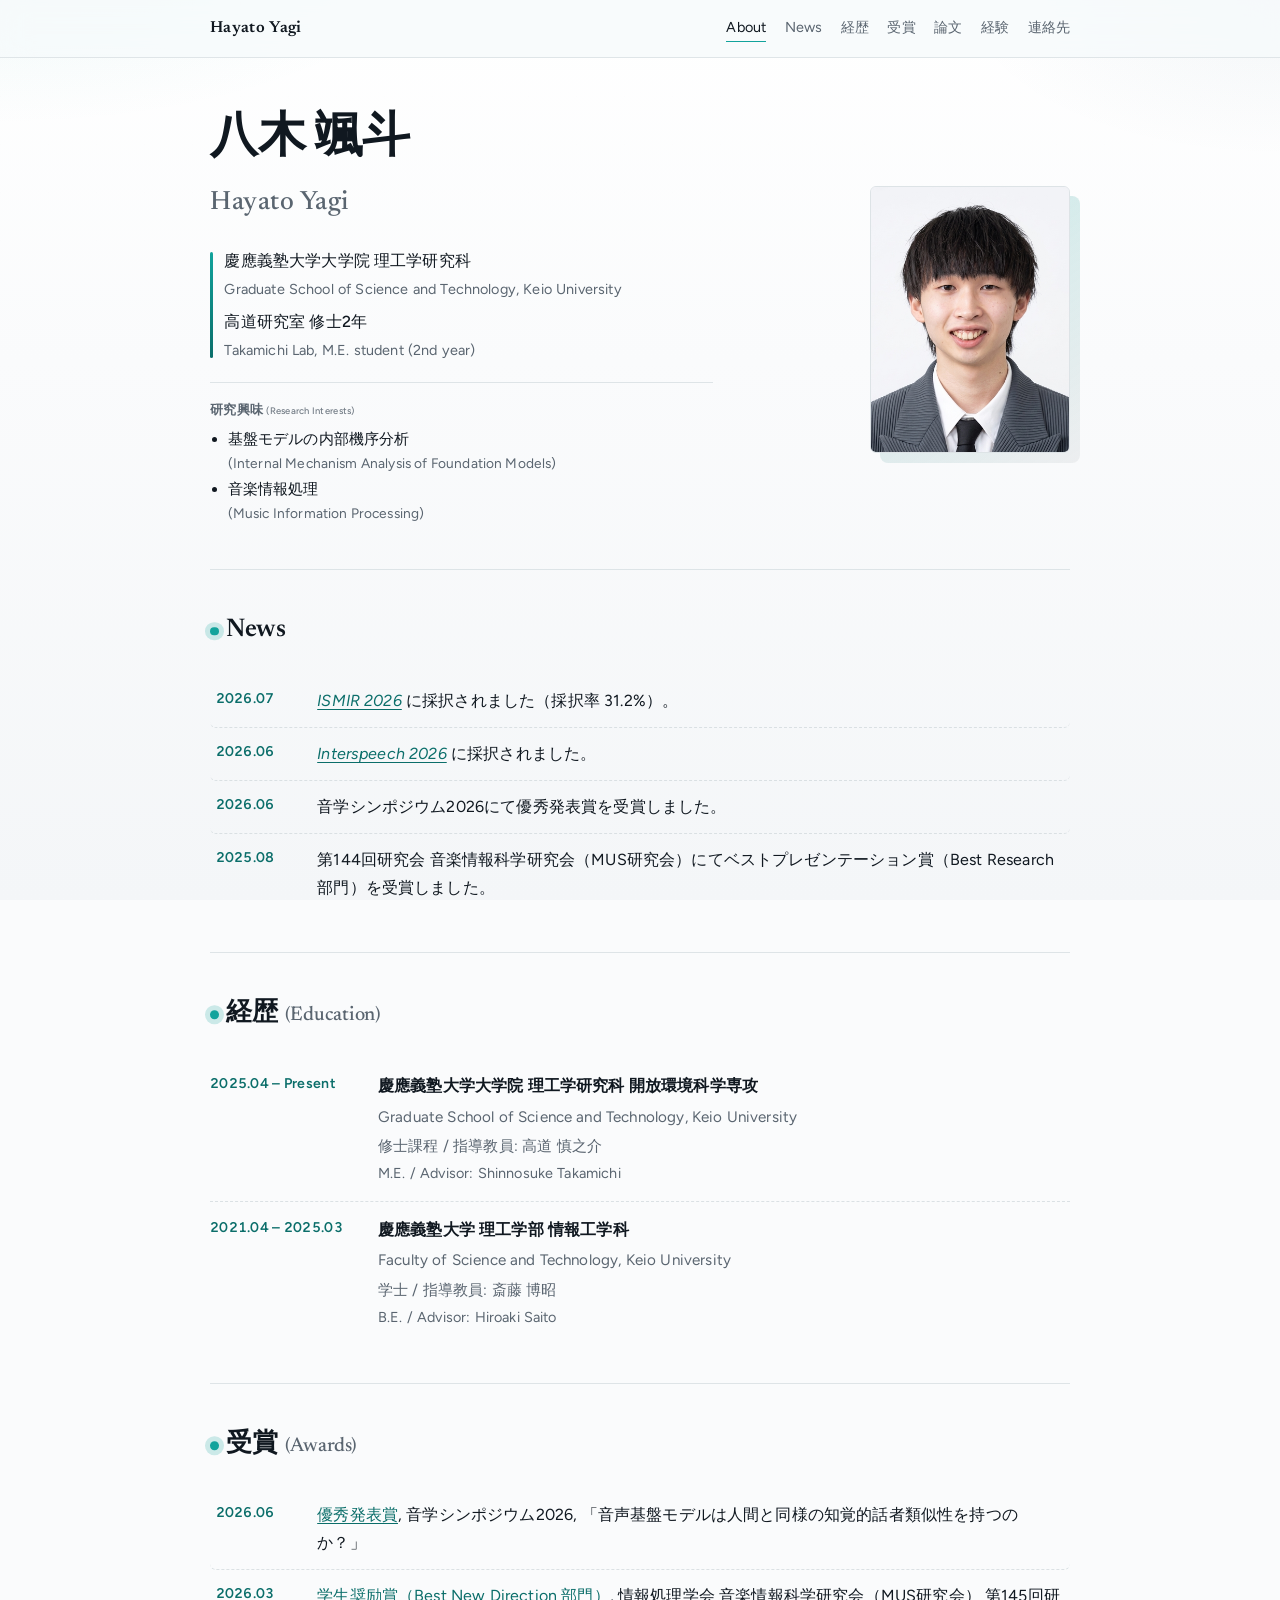
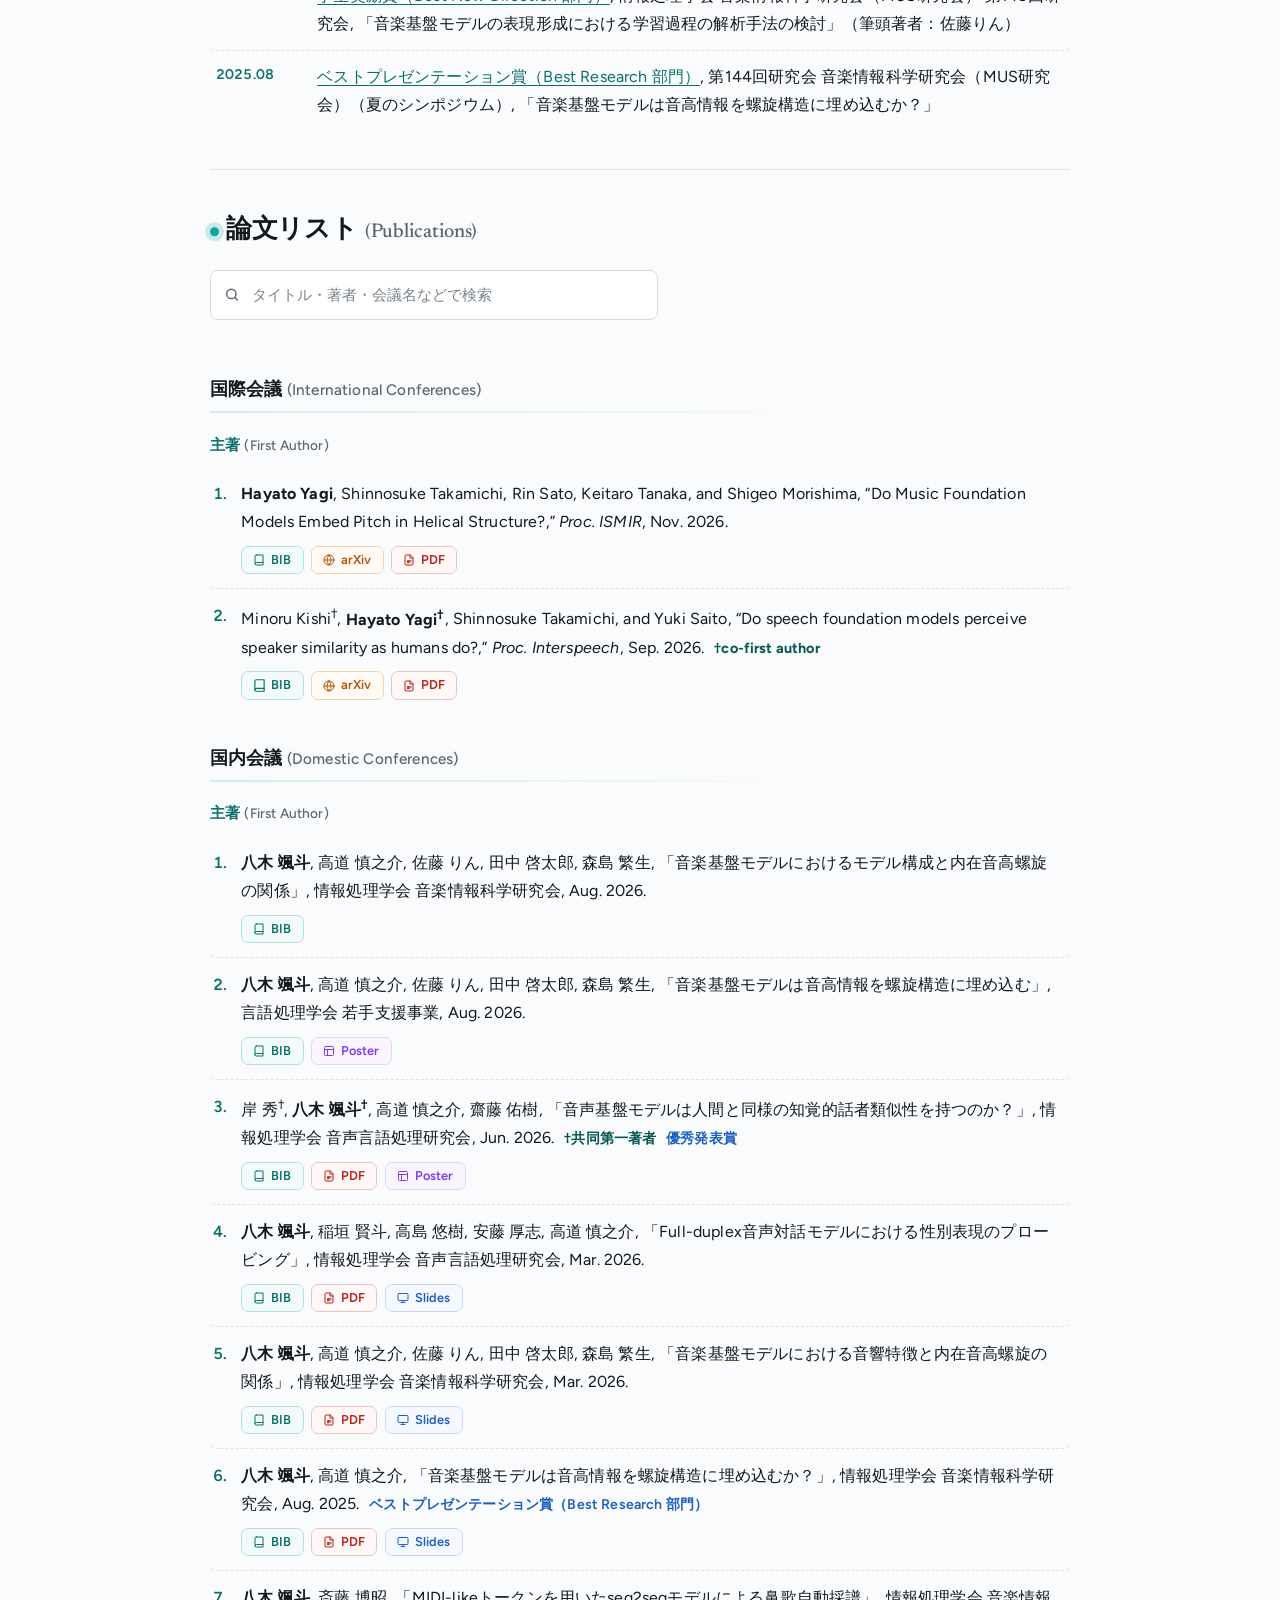
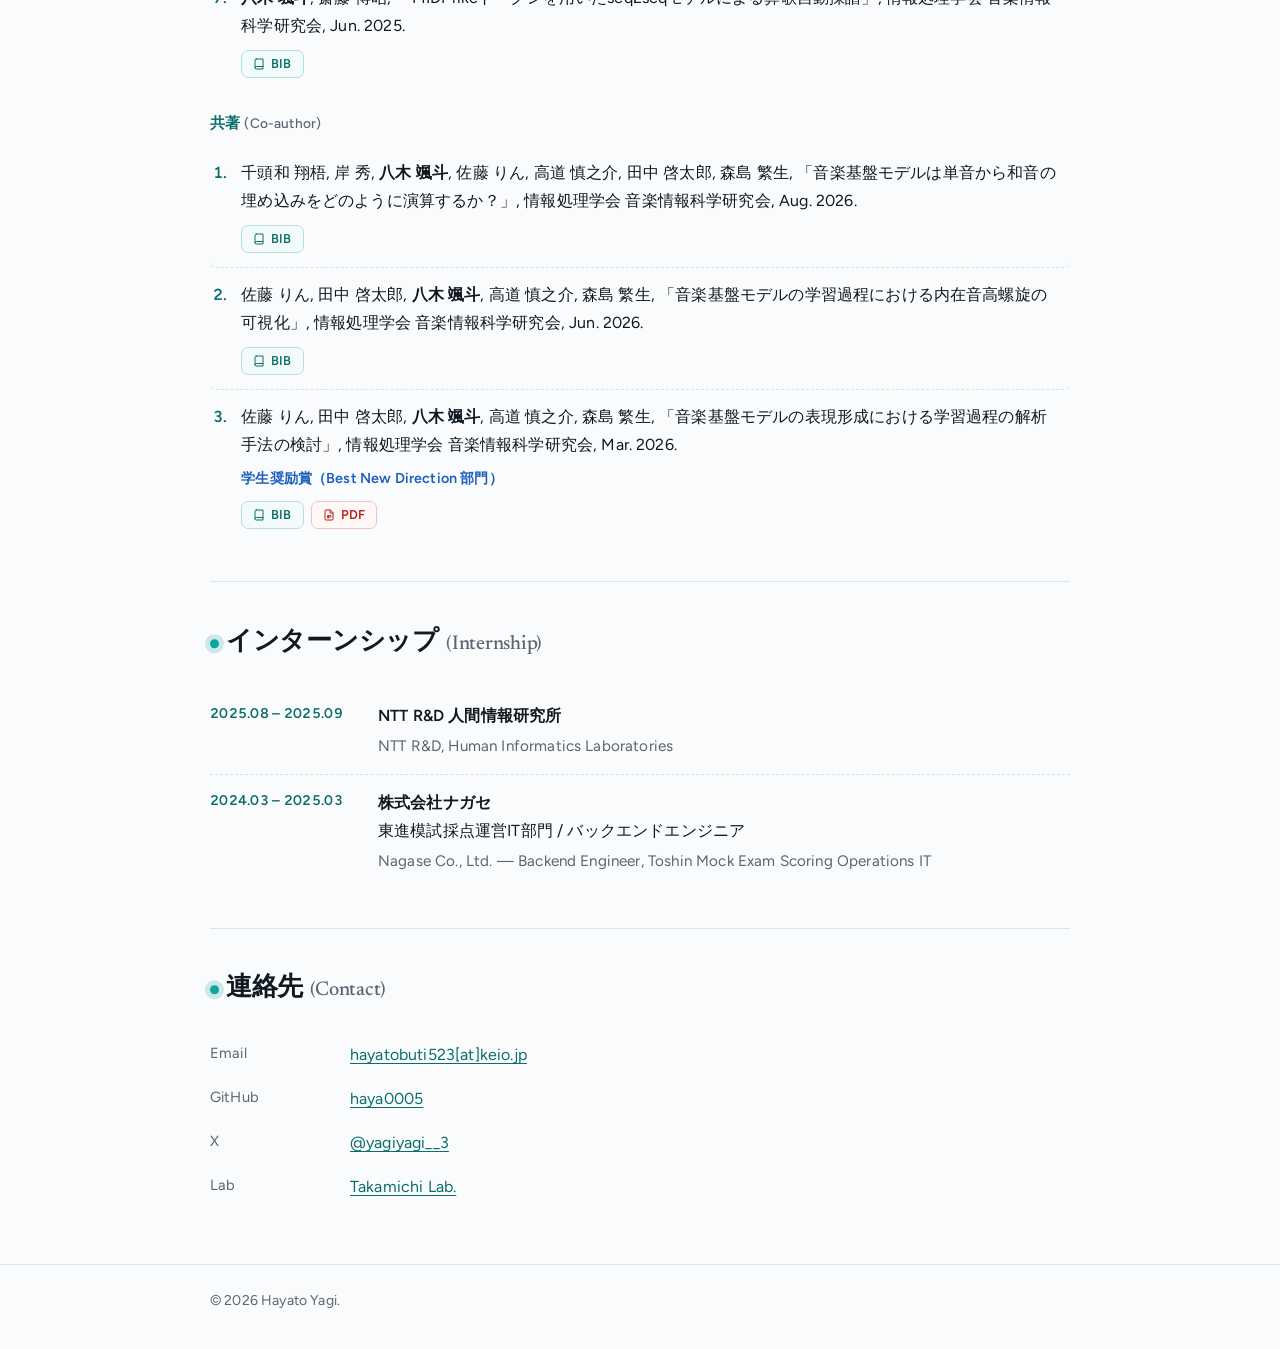
==== index.html @ c1729ed1 "Add YANS poster link. Co-authored-by: Cursor <cursoragent@cursor.com>" ====
<!DOCTYPE html>
<html lang="ja">
<head>
  <meta charset="UTF-8">
  <meta name="viewport" content="width=device-width, initial-scale=1.0">
  <title>八木 颯斗 | Hayato Yagi | 慶應義塾大学 高道研究室</title>
  <meta name="description" content="八木 颯斗（Hayato Yagi）。慶應義塾大学大学院 理工学研究科 高道研究室所属。">
  <meta name="author" content="八木 颯斗, Hayato Yagi">
  <meta name="robots" content="index, follow">
  <link rel="canonical" href="https://haya0005.github.io/">

  <meta property="og:type" content="profile">
  <meta property="og:locale" content="ja_JP">
  <meta property="og:site_name" content="Hayato Yagi">
  <meta property="og:url" content="https://haya0005.github.io/">
  <meta property="og:title" content="八木 颯斗 | Hayato Yagi | 慶應義塾大学 高道研究室">
  <meta property="og:description" content="八木 颯斗（Hayato Yagi）。慶應義塾大学大学院 高道研究室所属。">
  <meta property="og:image" content="https://haya0005.github.io/assets/yagi_1_1.jpg">
  <meta property="profile:first_name" content="颯斗">
  <meta property="profile:last_name" content="八木">

  <meta name="twitter:card" content="summary">
  <meta name="twitter:title" content="八木 颯斗 | Hayato Yagi">
  <meta name="twitter:description" content="八木 颯斗（Hayato Yagi）。慶應義塾大学大学院 高道研究室所属。">
  <meta name="twitter:image" content="https://haya0005.github.io/assets/yagi_1_1.jpg">
  <meta name="twitter:site" content="@yagiyagi__3">

  <link rel="icon" href="assets/favicon.svg" type="image/svg+xml">
  <link rel="icon" href="assets/favicon-32.png" type="image/png" sizes="32x32">
  <link rel="apple-touch-icon" href="assets/apple-touch-icon.png">

  <link rel="preconnect" href="https://fonts.googleapis.com">
  <link rel="preconnect" href="https://fonts.gstatic.com" crossorigin>
  <link href="https://fonts.googleapis.com/css2?family=Figtree:wght@400;500;600;700&family=Newsreader:opsz,wght@6..72,500;6..72,600;6..72,700&display=swap" rel="stylesheet">
  <link rel="stylesheet" href="styles.css">

  <script type="application/ld+json">
  {
    "@context": "https://schema.org",
    "@type": "Person",
    "name": "八木 颯斗",
    "alternateName": ["Hayato Yagi", "Yagi Hayato"],
    "url": "https://haya0005.github.io/",
    "image": "https://haya0005.github.io/assets/yagi_1_1.jpg",
    "email": "mailto:hayatobuti523@keio.jp",
    "jobTitle": "Master's Student",
    "affiliation": {
      "@type": "Organization",
      "name": "Takamichi Lab, Keio University",
      "url": "https://takamichi-lab.github.io/"
    },
    "alumniOf": [
      {
        "@type": "CollegeOrUniversity",
        "name": "慶應義塾大学"
      }
    ],
    "sameAs": [
      "https://github.com/haya0005",
      "https://x.com/yagiyagi__3",
      "https://takamichi-lab.github.io/"
    ],
    "knowsAbout": [
      "音楽情報処理",
      "Music Information Processing",
      "基盤モデルの内部機序分析",
      "Foundation Models",
      "Speech and Audio Processing"
    ]
  }
  </script>
</head>
<body>
  <header class="site-header">
    <div class="container header-inner">
      <a class="brand" href="#top">Hayato Yagi</a>
      <nav class="nav" aria-label="Main">
        <a href="#about">About</a>
        <a href="#news">News</a>
        <a href="#education">経歴</a>
        <a href="#awards">受賞</a>
        <a href="#publications">論文</a>
        <a href="#experience">経験</a>
        <a href="#contact">連絡先</a>
      </nav>
    </div>
  </header>

  <main id="top">
    <section class="hero container" id="about">
      <div class="hero-text">
        <h1>八木 颯斗<br><span lang="en">Hayato Yagi</span></h1>
        <p class="affiliation">
          慶應義塾大学大学院 理工学研究科<br>
          <span lang="en" class="en-line">Graduate School of Science and Technology, Keio University</span>
          高道研究室 修士2年<br>
          <span lang="en" class="en-line">Takamichi Lab, M.E. student (2nd year)</span>
        </p>
        <div class="about-interests">
          <p class="about-interests-label">研究興味 <span class="en">(Research Interests)</span></p>
          <ul class="interest-list">
            <li>基盤モデルの内部機序分析 <span class="en-inline">(Internal Mechanism Analysis of Foundation Models)</span></li>
            <li>音楽情報処理 <span class="en-inline">(Music Information Processing)</span></li>
          </ul>
        </div>
      </div>
      <figure class="portrait">
        <img src="assets/yagi_1_1.jpg" alt="八木 颯斗の顔写真">
      </figure>
    </section>

    <section class="section container" id="news">
      <h2>News</h2>
      <ol class="plain-list">
        <li>
          <span class="when">2026.07</span>
          <div>
            <a href="https://ismir2026.ismir.net/" target="_blank" rel="noopener"><em>ISMIR 2026</em></a> に採択されました（採択率 31.2%）。
          </div>
        </li>
        <li>
          <span class="when">2026.06</span>
          <div>
            <a href="https://interspeech2026.org/" target="_blank" rel="noopener"><em>Interspeech 2026</em></a> に採択されました。
          </div>
        </li>
        <li>
          <span class="when">2026.06</span>
          <div>音学シンポジウム2026にて優秀発表賞を受賞しました。</div>
        </li>
        <li>
          <span class="when">2025.08</span>
          <div>第144回研究会 音楽情報科学研究会（MUS研究会）にてベストプレゼンテーション賞（Best Research 部門）を受賞しました。</div>
        </li>
      </ol>
    </section>

    <section class="section container" id="education">
      <h2>経歴 <span class="en">(Education)</span></h2>
      <ul class="timeline">
        <li>
          <span class="when">2025.04 – Present</span>
          <div>
            <strong>慶應義塾大学大学院 理工学研究科 開放環境科学専攻</strong>
            <p class="en-line">Graduate School of Science and Technology, Keio University</p>
            <p>修士課程 / 指導教員: 高道 慎之介<br>
              <span class="en-inline">M.E. / Advisor: Shinnosuke Takamichi</span>
            </p>
          </div>
        </li>
        <li>
          <span class="when">2021.04 – 2025.03</span>
          <div>
            <strong>慶應義塾大学 理工学部 情報工学科</strong>
            <p class="en-line">Faculty of Science and Technology, Keio University</p>
            <p>学士 / 指導教員: 斎藤 博昭<br>
              <span class="en-inline">B.E. / Advisor: Hiroaki Saito</span>
            </p>
          </div>
        </li>
      </ul>
    </section>

    <section class="section container" id="awards">
      <h2>受賞 <span class="en">(Awards)</span></h2>
      <ol class="plain-list">
        <li>
          <span class="when">2026.06</span>
          <div>
            <a href="https://www.ipsj.or.jp/award/musslp-award1.html" target="_blank" rel="noopener">優秀発表賞</a>, 音学シンポジウム2026,
            「音声基盤モデルは人間と同様の知覚的話者類似性を持つのか？」
          </div>
        </li>
        <li>
          <span class="when">2026.03</span>
          <div>
            <a href="https://www.ipsj.or.jp/award/mus-award3.html" target="_blank" rel="noopener">学生奨励賞（Best New Direction 部門）</a>, 情報処理学会 音楽情報科学研究会（MUS研究会） 第145回研究会,
            「音楽基盤モデルの表現形成における学習過程の解析手法の検討」（筆頭著者：佐藤りん）
          </div>
        </li>
        <li>
          <span class="when">2025.08</span>
          <div>
            <a href="https://www.ipsj.or.jp/award/mus-award1.html" target="_blank" rel="noopener">ベストプレゼンテーション賞（Best Research 部門）</a>, 第144回研究会 音楽情報科学研究会（MUS研究会）（夏のシンポジウム）,
            「音楽基盤モデルは音高情報を螺旋構造に埋め込むか？」
          </div>
        </li>
      </ol>
    </section>

    <section class="section container" id="publications">
      <h2>論文リスト <span class="en">(Publications)</span></h2>
      <div class="pubs-search">
        <label class="sr-only" for="pubs-search-input">論文を検索</label>
        <div class="pubs-search-field">
          <span class="pubs-search-icon" aria-hidden="true"></span>
          <input
            id="pubs-search-input"
            type="search"
            placeholder="タイトル・著者・会議名などで検索"
            autocomplete="off"
          >
        </div>
        <p id="pubs-search-status" class="pubs-search-status" aria-live="polite"></p>
        <p id="pubs-search-empty" class="pubs-search-empty" hidden>一致する論文がありません。</p>
      </div>

      <h3>国際会議 <span class="en">(International Conferences)</span></h3>

      <h4>主著 <span class="en">(First Author)</span></h4>
      <ol class="pubs">
        <li>
          <div class="pub-body">
            <strong>Hayato Yagi</strong>, Shinnosuke Takamichi, Rin Sato, Keitaro Tanaka, and Shigeo Morishima,
            “Do Music Foundation Models Embed Pitch in Helical Structure?,”
            <em>Proc. ISMIR</em>, Nov. 2026.
          </div>
          <div class="pub-links">
            <button type="button" class="btn btn-bib bib-toggle" aria-expanded="false">BIB</button>
            <a class="btn btn-arxiv" href="https://arxiv.org/abs/2607.29086" target="_blank" rel="noopener">arXiv</a>
            <a class="btn btn-pdf" href="https://arxiv.org/pdf/2607.29086" target="_blank" rel="noopener">PDF</a>
          </div>
          <pre class="bibtex hidden"><code>@inproceedings{yagi26ismir_helical-pitch,
  abbr_publisher = {ismir},
  booktitle = {ismir},
  title = {Do Music Foundation Models Embed Pitch in Helical Structure?},
  author = {Yagi, Hayato and Takamichi, Shinnosuke and Sato, Rin and Tanaka, Keitaro and Morishima, Shigeo},
  year = {2026},
  month = nov
}</code></pre>
        </li>
        <li>
          <div class="pub-body">
            Minoru Kishi<sup>†</sup>, <strong>Hayato Yagi<sup>†</sup></strong>, Shinnosuke Takamichi, and Yuki Saito,
            “Do speech foundation models perceive speaker similarity as humans do?,”
            <em>Proc. Interspeech</em>, Sep. 2026.
            <span class="cofirst">†co-first author</span>
          </div>
          <div class="pub-links">
            <button type="button" class="btn btn-bib bib-toggle" aria-expanded="false">BIB</button>
            <a class="btn btn-arxiv" href="https://arxiv.org/abs/2606.05739" target="_blank" rel="noopener">arXiv</a>
            <a class="btn btn-pdf" href="https://arxiv.org/pdf/2606.05739" target="_blank" rel="noopener">PDF</a>
          </div>
          <pre class="bibtex hidden"><code>@inproceedings{kishi26interspeech_speaker-similarity,
  abbr_publisher = {Proceedings of Interspeech},
  booktitle = {Proceedings of Interspeech},
  title = {Do speech foundation models perceive speaker similarity as humans do?},
  author = {Kishi, Minoru and Yagi, Hayato and Takamichi, Shinnosuke and Saito, Yuki},
  year = {2026},
  month = sep
}</code></pre>
        </li>
      </ol>

      <h3>国内会議 <span class="en">(Domestic Conferences)</span></h3>

      <h4>主著 <span class="en">(First Author)</span></h4>
      <ol class="pubs">
        <li>
          <div class="pub-body">
            <strong>八木 颯斗</strong>, 高道 慎之介, 佐藤 りん, 田中 啓太郎, 森島 繁生,
            「音楽基盤モデルにおけるモデル構成と内在音高螺旋の関係」,
            情報処理学会 音楽情報科学研究会, Aug. 2026.
          </div>
          <div class="pub-links">
            <button type="button" class="btn btn-bib bib-toggle" aria-expanded="false">BIB</button>
          </div>
          <pre class="bibtex hidden"><code>@inproceedings{yagi26mus_pitch-helix-architecture,
  abbr_publisher = {情報処理学会 音楽情報科学研究会},
  booktitle = {情報処理学会 音楽情報科学研究会},
  title = {音楽基盤モデルにおけるモデル構成と内在音高螺旋の関係},
  author = {颯斗, 八木 and 慎之介, 高道 and りん, 佐藤 and 啓太郎, 田中 and 繁生, 森島},
  year = {2026},
  month = aug
}</code></pre>
        </li>
        <li>
          <div class="pub-body">
            <strong>八木 颯斗</strong>, 高道 慎之介, 佐藤 りん, 田中 啓太郎, 森島 繁生,
            「音楽基盤モデルは音高情報を螺旋構造に埋め込む」,
            言語処理学会 若手支援事業, Aug. 2026.
          </div>
          <div class="pub-links">
            <button type="button" class="btn btn-bib bib-toggle" aria-expanded="false">BIB</button>
            <a class="btn btn-poster" href="assets/pdf/yagi26yans_pitch-helix_poster.pdf" target="_blank" rel="noopener">Poster</a>
          </div>
          <pre class="bibtex hidden"><code>@inproceedings{yagi26yans_pitch-helix,
  abbr_publisher = {言語処理学会 若手支援事業},
  booktitle = {言語処理学会 若手支援事業},
  title = {音楽基盤モデルは音高情報を螺旋構造に埋め込む},
  author = {颯斗, 八木 and 慎之介, 高道 and りん, 佐藤 and 啓太郎, 田中 and 繁生, 森島},
  year = {2026},
  month = aug
}</code></pre>
        </li>
        <li>
          <div class="pub-body">
            岸 秀<sup>†</sup>, <strong>八木 颯斗<sup>†</sup></strong>, 高道 慎之介, 齋藤 佑樹,
            「音声基盤モデルは人間と同様の知覚的話者類似性を持つのか？」,
            情報処理学会 音声言語処理研究会, Jun. 2026.
            <span class="cofirst">†共同第一著者</span>
            <span class="award-inline">優秀発表賞</span>
          </div>
          <div class="pub-links">
            <button type="button" class="btn btn-bib bib-toggle" aria-expanded="false">BIB</button>
            <a class="btn btn-pdf" href="assets/pdf/kishi26muslp_speaker-similarity.pdf" target="_blank" rel="noopener">PDF</a>
            <a class="btn btn-poster" href="assets/pdf/kishi26muslp_speaker-similarity_poster.pdf" target="_blank" rel="noopener">Poster</a>
          </div>
          <pre class="bibtex hidden"><code>@inproceedings{kishi26muslp_speaker-similarity,
  abbr_publisher = {情報処理学会 音声言語処理研究会},
  booktitle = {情報処理学会 音声言語処理研究会},
  title = {音声基盤モデルは人間と同様の知覚的話者類似性を持つのか？},
  author = {秀, 岸 and 颯斗, 八木 and 慎之介, 高道 and 佑樹, 齋藤},
  year = {2026},
  month = jun
}</code></pre>
        </li>
        <li>
          <div class="pub-body">
            <strong>八木 颯斗</strong>, 稲垣 賢斗, 高島 悠樹, 安藤 厚志, 高道 慎之介,
            「Full-duplex音声対話モデルにおける性別表現のプロービング」,
            情報処理学会 音声言語処理研究会, Mar. 2026.
          </div>
          <div class="pub-links">
            <button type="button" class="btn btn-bib bib-toggle" aria-expanded="false">BIB</button>
            <a class="btn btn-pdf" href="assets/pdf/yagi26speasip_full-duplex-probing.pdf" target="_blank" rel="noopener">PDF</a>
            <a class="btn btn-slides" href="assets/slides/yagi26speasip_full-duplex-probing.pdf" target="_blank" rel="noopener">Slides</a>
          </div>
          <pre class="bibtex hidden"><code>@inproceedings{yagi26speasip_full-duplex-probing,
  abbr_publisher = {情報処理学会 音声言語処理研究会},
  booktitle = {情報処理学会 音声言語処理研究会},
  title = {Full-duplex音声対話モデルにおける性別表現のプロービング},
  author = {颯斗, 八木 and 賢斗, 稲垣 and 悠樹, 高島 and 厚志, 安藤 and 慎之介, 高道},
  year = {2026},
  month = mar
}</code></pre>
        </li>
        <li>
          <div class="pub-body">
            <strong>八木 颯斗</strong>, 高道 慎之介, 佐藤 りん, 田中 啓太郎, 森島 繁生,
            「音楽基盤モデルにおける音響特徴と内在音高螺旋の関係」,
            情報処理学会 音楽情報科学研究会, Mar. 2026.
          </div>
          <div class="pub-links">
            <button type="button" class="btn btn-bib bib-toggle" aria-expanded="false">BIB</button>
            <a class="btn btn-pdf" href="assets/pdf/yagi26mus_acoustic-pitch-spiral.pdf" target="_blank" rel="noopener">PDF</a>
            <a class="btn btn-slides" href="assets/slides/yagi26mus_acoustic-pitch-spiral.pdf" target="_blank" rel="noopener">Slides</a>
          </div>
          <pre class="bibtex hidden"><code>@inproceedings{yagi26mus_acoustic-pitch-spiral,
  abbr_publisher = {情報処理学会 音楽情報科学研究会},
  booktitle = {情報処理学会 音楽情報科学研究会},
  title = {音楽基盤モデルにおける音響特徴と内在音高螺旋の関係},
  author = {颯斗, 八木 and 慎之介, 高道 and りん, 佐藤 and 啓太郎, 田中 and 繁生, 森島},
  year = {2026},
  month = mar
}</code></pre>
        </li>
        <li>
          <div class="pub-body">
            <strong>八木 颯斗</strong>, 高道 慎之介,
            「音楽基盤モデルは音高情報を螺旋構造に埋め込むか？」,
            情報処理学会 音楽情報科学研究会, Aug. 2025.
            <span class="award-inline">ベストプレゼンテーション賞（Best Research 部門）</span>
          </div>
          <div class="pub-links">
            <button type="button" class="btn btn-bib bib-toggle" aria-expanded="false">BIB</button>
            <a class="btn btn-pdf" href="assets/pdf/yagi25mus_music-helicality.pdf" target="_blank" rel="noopener">PDF</a>
            <a class="btn btn-slides" href="assets/slides/yagi25mus_music-helicality.pdf" target="_blank" rel="noopener">Slides</a>
          </div>
          <pre class="bibtex hidden"><code>@inproceedings{yagi25mus_music-helicality,
  abbr_publisher = {情報処理学会 音楽情報科学研究会},
  booktitle = {情報処理学会 音楽情報科学研究会},
  title = {音楽基盤モデルは音高情報を螺旋構造に埋め込むか？},
  author = {颯斗, 八木 and 慎之介, 高道},
  year = {2025},
  month = aug
}</code></pre>
        </li>
        <li>
          <div class="pub-body">
            <strong>八木 颯斗</strong>, 斎藤 博昭,
            「MIDI-likeトークンを用いたseq2seqモデルによる鼻歌自動採譜」,
            情報処理学会 音楽情報科学研究会, Jun. 2025.
          </div>
          <div class="pub-links">
            <button type="button" class="btn btn-bib bib-toggle" aria-expanded="false">BIB</button>
          </div>
          <pre class="bibtex hidden"><code>@inproceedings{yagi25muslp_humming-transcription,
  abbr_publisher = {情報処理学会 音楽情報科学研究会},
  booktitle = {情報処理学会 音楽情報科学研究会},
  title = {MIDI-likeトークンを用いたseq2seqモデルによる鼻歌自動採譜},
  author = {颯斗, 八木 and 博昭, 斎藤},
  year = {2025},
  month = jun
}</code></pre>
        </li>
      </ol>

      <h4>共著 <span class="en">(Co-author)</span></h4>
      <ol class="pubs">
        <li>
          <div class="pub-body">
            千頭和 翔梧, 岸 秀, <strong>八木 颯斗</strong>, 佐藤 りん, 高道 慎之介, 田中 啓太郎, 森島 繁生,
            「音楽基盤モデルは単音から和音の埋め込みをどのように演算するか？」,
            情報処理学会 音楽情報科学研究会, Aug. 2026.
          </div>
          <div class="pub-links">
            <button type="button" class="btn btn-bib bib-toggle" aria-expanded="false">BIB</button>
          </div>
          <pre class="bibtex hidden"><code>@inproceedings{chizuwa26mus_chord-embedding,
  abbr_publisher = {情報処理学会 音楽情報科学研究会},
  booktitle = {情報処理学会 音楽情報科学研究会},
  title = {音楽基盤モデルは単音から和音の埋め込みをどのように演算するか？},
  author = {翔梧, 千頭和 and 秀, 岸 and 颯斗, 八木 and りん, 佐藤 and 慎之介, 高道 and 啓太郎, 田中 and 繁生, 森島},
  year = {2026},
  month = aug
}</code></pre>
        </li>
        <li>
          <div class="pub-body">
            佐藤 りん, 田中 啓太郎, <strong>八木 颯斗</strong>, 高道 慎之介, 森島 繁生,
            「音楽基盤モデルの学習過程における内在音高螺旋の可視化」,
            情報処理学会 音楽情報科学研究会, Jun. 2026.
          </div>
          <div class="pub-links">
            <button type="button" class="btn btn-bib bib-toggle" aria-expanded="false">BIB</button>
          </div>
          <pre class="bibtex hidden"><code>@inproceedings{sato26mus_musicpitch-spiral,
  abbr_publisher = {情報処理学会 音楽情報科学研究会},
  booktitle = {情報処理学会 音楽情報科学研究会},
  title = {音楽基盤モデルの学習過程における内在音高螺旋の可視化},
  author = {りん, 佐藤 and 啓太郎, 田中 and 颯斗, 八木 and 慎之介, 高道 and 繁生, 森島},
  year = {2026},
  month = jun
}</code></pre>
        </li>
        <li>
          <div class="pub-body">
            佐藤 りん, 田中 啓太郎, <strong>八木 颯斗</strong>, 高道 慎之介, 森島 繁生,
            「音楽基盤モデルの表現形成における学習過程の解析手法の検討」,
            情報処理学会 音楽情報科学研究会, Mar. 2026.
            <p class="award-note">学生奨励賞（Best New Direction 部門）</p>
          </div>
          <div class="pub-links">
            <button type="button" class="btn btn-bib bib-toggle" aria-expanded="false">BIB</button>
            <a class="btn btn-pdf" href="assets/pdf/sato26mus_inverse-learning-analysis.pdf" target="_blank" rel="noopener">PDF</a>
          </div>
          <pre class="bibtex hidden"><code>@inproceedings{sato26mus_inverse-learning-analysis,
  abbr_publisher = {情報処理学会 音楽情報科学研究会},
  booktitle = {情報処理学会 音楽情報科学研究会},
  title = {音楽基盤モデルの表現形成における学習過程の解析手法の検討},
  author = {りん, 佐藤 and 啓太郎, 田中 and 颯斗, 八木 and 慎之介, 高道 and 繁生, 森島},
  year = {2026},
  month = mar
}</code></pre>
        </li>
      </ol>
    </section>

    <section class="section container" id="experience">
      <h2>インターンシップ <span class="en">(Internship)</span></h2>
      <ul class="timeline">
        <li>
          <span class="when">2025.08 – 2025.09</span>
          <div>
            <strong>NTT R&amp;D 人間情報研究所</strong>
            <p class="en-line">NTT R&amp;D, Human Informatics Laboratories</p>
          </div>
        </li>
        <li>
          <span class="when">2024.03 – 2025.03</span>
          <div>
            <strong>株式会社ナガセ</strong>東進模試採点運営IT部門 / バックエンドエンジニア
            <p class="en-line">Nagase Co., Ltd. — Backend Engineer, Toshin Mock Exam Scoring Operations IT</p>
          </div>
        </li>
      </ul>
    </section>

    <section class="section container" id="contact">
      <h2>連絡先 <span class="en">(Contact)</span></h2>
      <ul class="contact-list">
        <li><span>Email</span> <a href="mailto:hayatobuti523@keio.jp">hayatobuti523[at]keio.jp</a></li>
        <li><span>GitHub</span> <a href="https://github.com/haya0005" target="_blank" rel="noopener">haya0005</a></li>
        <li><span>X</span> <a href="https://x.com/yagiyagi__3" target="_blank" rel="noopener">@yagiyagi__3</a></li>
        <li><span>Lab</span> <a href="https://takamichi-lab.github.io/" target="_blank" rel="noopener">Takamichi Lab.</a></li>
      </ul>
    </section>
  </main>

  <footer class="site-footer">
    <div class="container">
      <p>© 2026 Hayato Yagi.</p>
    </div>
  </footer>

  <script>
    document.querySelectorAll(".bib-toggle").forEach((button) => {
      button.addEventListener("click", () => {
        const bib = button.closest("li").querySelector(".bibtex");
        const open = bib.classList.toggle("hidden") === false;
        button.setAttribute("aria-expanded", String(open));
      });
    });

    (() => {
      const section = document.getElementById("publications");
      const input = document.getElementById("pubs-search-input");
      const status = document.getElementById("pubs-search-status");
      const empty = document.getElementById("pubs-search-empty");
      if (!section || !input) return;

      const items = Array.from(section.querySelectorAll(".pubs > li"));

      const normalize = (text) =>
        text
          .toLowerCase()
          .normalize("NFKC")
          .replace(/\s+/g, " ")
          .trim();

      const filterPubs = () => {
        const query = normalize(input.value);
        let visibleCount = 0;

        items.forEach((item) => {
          const body = item.querySelector(".pub-body");
          const haystack = normalize(body ? body.textContent : item.textContent);
          const match = !query || haystack.includes(query);
          item.hidden = !match;
          if (match) visibleCount += 1;
        });

        section.querySelectorAll(".pubs").forEach((list) => {
          const anyVisible = Array.from(list.children).some((li) => !li.hidden);
          list.hidden = !anyVisible;

          const heading = list.previousElementSibling;
          if (heading && (heading.tagName === "H4" || heading.tagName === "H3")) {
            heading.hidden = !anyVisible;
          }
        });

        section.querySelectorAll("h3").forEach((h3) => {
          let el = h3.nextElementSibling;
          let anyVisible = false;
          while (el && el.tagName !== "H3") {
            if (!el.hidden && (el.tagName === "H4" || el.classList.contains("pubs"))) {
              anyVisible = true;
              break;
            }
            el = el.nextElementSibling;
          }
          h3.hidden = !anyVisible;
        });

        if (!query) {
          status.textContent = "";
          empty.hidden = true;
          return;
        }

        status.textContent = `${visibleCount} 件ヒット`;
        empty.hidden = visibleCount > 0;
      };

      input.addEventListener("input", filterPubs);
    })();

    (() => {
      document.querySelectorAll("main > .section").forEach((section) => {
        section.classList.add("reveal");
      });

      const revealObserver = new IntersectionObserver(
        (entries) => {
          entries.forEach((entry) => {
            if (entry.isIntersecting) {
              entry.target.classList.add("is-visible");
              revealObserver.unobserve(entry.target);
            }
          });
        },
        { threshold: 0.14, rootMargin: "0px 0px -6% 0px" }
      );

      document.querySelectorAll("main > .section.reveal").forEach((section) => {
        revealObserver.observe(section);
      });

      const navLinks = Array.from(document.querySelectorAll('.nav a[href^="#"]'));
      const spySections = [
        "about",
        "news",
        "education",
        "awards",
        "publications",
        "experience",
        "contact",
      ]
        .map((id) => document.getElementById(id))
        .filter(Boolean);

      const setActive = (id) => {
        navLinks.forEach((link) => {
          link.classList.toggle("is-active", link.getAttribute("href") === `#${id}`);
        });
      };

      // ナビクリック直後はスクロール中の誤判定を無視する
      let lockedId = null;
      let lockTimer = 0;

      const updateActiveNav = () => {
        if (lockedId) {
          setActive(lockedId);
          return;
        }

        const header = document.querySelector(".site-header");
        const headerHeight = header ? header.getBoundingClientRect().height : 0;
        // 見出しがヘッダー下〜画面上部に入ったら切り替える
        const offset = headerHeight + 72;

        const scrollBottom = window.scrollY + window.innerHeight;
        const docHeight = document.documentElement.scrollHeight;
        if (docHeight - scrollBottom < 64) {
          setActive(spySections[spySections.length - 1]?.id || "contact");
          return;
        }

        let currentId = spySections[0]?.id || "about";
        for (const section of spySections) {
          const marker = section.querySelector("h1, h2") || section;
          if (marker.getBoundingClientRect().top <= offset) {
            currentId = section.id;
          }
        }
        setActive(currentId);
      };

      updateActiveNav();
      window.addEventListener("scroll", updateActiveNav, { passive: true });
      window.addEventListener("resize", updateActiveNav);
      window.addEventListener("hashchange", () => {
        const id = location.hash.slice(1);
        if (!id) return;
        lockedId = id;
        setActive(id);
        window.clearTimeout(lockTimer);
        lockTimer = window.setTimeout(() => {
          lockedId = null;
          updateActiveNav();
        }, 800);
      });
      navLinks.forEach((link) => {
        link.addEventListener("click", () => {
          const id = link.getAttribute("href")?.slice(1);
          if (!id || id === "top") return;
          lockedId = id;
          setActive(id);
          window.clearTimeout(lockTimer);
          lockTimer = window.setTimeout(() => {
            lockedId = null;
            updateActiveNav();
          }, 800);
        });
      });
    })();
  </script>
</body>
</html>
---- styles.css ----
:root {
  --bg: #fafbfc;
  --bg-deep: #f4f6f8;
  --ink: #101820;
  --muted: #5a6570;
  --line: #d5dce0;
  --accent: #0b6e6a;
  --accent-deep: #085652;
  --accent-soft: #d4ebe9;
  --accent-bright: #12a39c;
  --surface: #ffffff;
  --max: 860px;
  --serif: "Newsreader", "Hiragino Mincho ProN", "Yu Mincho", serif;
  --sans: "Figtree", "Hiragino Sans", "Noto Sans JP", sans-serif;
  --ease: cubic-bezier(0.22, 1, 0.36, 1);
}

*,
*::before,
*::after {
  box-sizing: border-box;
}

html {
  scroll-behavior: smooth;
  scroll-padding-top: 2.5rem;
}

body {
  margin: 0;
  font-family: var(--sans);
  color: var(--ink);
  background-color: var(--bg);
  background-image:
    radial-gradient(ellipse 65% 40% at 0% -8%, rgba(18, 163, 156, 0.08), transparent 55%),
    radial-gradient(ellipse 50% 35% at 100% 0%, rgba(30, 90, 120, 0.05), transparent 50%),
    linear-gradient(180deg, #ffffff 0%, var(--bg) 40%, var(--bg-deep) 100%);
  background-attachment: fixed;
  line-height: 1.75;
  letter-spacing: 0.01em;
}

body::before {
  content: "";
  position: fixed;
  inset: 0;
  pointer-events: none;
  z-index: 0;
  opacity: 0.18;
  background-image:
    linear-gradient(rgba(16, 24, 32, 0.025) 1px, transparent 1px),
    linear-gradient(90deg, rgba(16, 24, 32, 0.025) 1px, transparent 1px);
  background-size: 48px 48px;
  mask-image: linear-gradient(180deg, black 0%, transparent 55%);
}

img {
  max-width: 100%;
  display: block;
}

a {
  color: var(--accent);
  text-decoration-thickness: 1px;
  text-underline-offset: 0.2em;
  transition: color 0.2s var(--ease);
}

a:hover {
  color: var(--accent-deep);
}

.container {
  width: min(var(--max), calc(100% - 2.5rem));
  margin-inline: auto;
  position: relative;
  z-index: 1;
}

.site-header {
  position: sticky;
  top: 0;
  z-index: 20;
  backdrop-filter: blur(14px) saturate(1.2);
  background: color-mix(in srgb, #f7fafb 78%, transparent);
  border-bottom: 1px solid color-mix(in srgb, var(--line) 70%, transparent);
  animation: header-in 0.7s var(--ease) both;
}

@keyframes header-in {
  from {
    opacity: 0;
    transform: translateY(-10px);
  }
  to {
    opacity: 1;
    transform: translateY(0);
  }
}

.header-inner {
  display: flex;
  align-items: center;
  justify-content: space-between;
  gap: 1rem;
  padding: 0.9rem 0;
}

.brand {
  font-family: var(--serif);
  font-weight: 600;
  color: var(--ink);
  text-decoration: none;
  letter-spacing: 0.02em;
  transition: color 0.2s var(--ease);
}

.brand:hover {
  color: var(--accent);
}

.nav {
  display: flex;
  flex-wrap: wrap;
  gap: 0.85rem 1.15rem;
  font-size: 0.9rem;
}

.nav a {
  position: relative;
  color: var(--muted);
  text-decoration: none;
  padding-bottom: 0.15rem;
  transition: color 0.2s var(--ease);
}

.nav a::after {
  content: "";
  position: absolute;
  left: 0;
  bottom: 0;
  width: 100%;
  height: 1.5px;
  background: var(--accent-bright);
  transform: scaleX(0);
  transform-origin: left;
  transition: transform 0.28s var(--ease);
}

.nav a:hover {
  color: var(--ink);
}

.nav a.is-active {
  color: var(--ink);
}

.nav a.is-active::after {
  transform: scaleX(1);
}

.hero {
  display: grid;
  grid-template-columns: 1.35fr 0.85fr;
  gap: 2.5rem;
  align-items: center;
  padding: 3.4rem 0 2.6rem;
}

.hero-text {
  animation: rise-in 0.85s var(--ease) 0.18s both;
}

.portrait {
  animation: portrait-in 0.95s var(--ease) both;
}

@keyframes rise-in {
  from {
    opacity: 0;
    transform: translateY(22px);
  }
  to {
    opacity: 1;
    transform: translateY(0);
  }
}

@keyframes portrait-in {
  from {
    opacity: 0;
    transform: translateY(16px) scale(0.94);
  }
  to {
    opacity: 1;
    transform: translateY(0) scale(1);
  }
}

.hero h1 {
  margin: 0;
  font-family: var(--serif);
  font-size: clamp(2.15rem, 4.4vw, 3rem);
  font-weight: 600;
  line-height: 1.2;
  letter-spacing: -0.01em;
}

.hero h1 span {
  display: inline-block;
  margin-top: 0.35rem;
  font-size: 0.55em;
  color: var(--muted);
  font-weight: 500;
  letter-spacing: 0.02em;
}

.affiliation {
  margin: 1.2rem 0 0;
  font-weight: 500;
  position: relative;
  padding-left: 0.9rem;
}

.affiliation::before {
  content: "";
  position: absolute;
  left: 0;
  top: 0.35rem;
  bottom: 0.35rem;
  width: 3px;
  border-radius: 2px;
  background: linear-gradient(180deg, var(--accent-bright), var(--accent));
}

.en {
  font-family: var(--sans);
  font-weight: 500;
  color: var(--muted);
  font-size: 0.72em;
}

.en-line {
  display: block;
  margin: 0.15rem 0 0.35rem;
  font-weight: 400;
  color: var(--muted);
  font-size: 0.9rem;
}

.en-inline {
  color: var(--muted);
  font-size: 0.9rem;
  font-weight: 400;
}

.lead {
  margin: 1rem 0 0;
  color: var(--muted);
  max-width: 36rem;
}

.portrait {
  margin: 0;
  justify-self: end;
  width: min(100%, 200px);
  position: relative;
}

.portrait::before {
  content: "";
  position: absolute;
  inset: 10px -10px -10px 10px;
  border-radius: 8px;
  background: linear-gradient(145deg, rgba(18, 163, 156, 0.22), rgba(16, 24, 32, 0.05));
  z-index: -1;
}

.portrait img {
  width: 100%;
  aspect-ratio: 3 / 4;
  object-fit: cover;
  object-position: center top;
  border-radius: 6px;
  background: var(--bg-deep);
  border: 1px solid color-mix(in srgb, var(--line) 80%, white);
}

.hero,
.section {
  scroll-margin-top: 2.5rem;
}

.section {
  padding: 2.4rem 0;
  border-top: 1px solid color-mix(in srgb, var(--line) 75%, transparent);
}

.section.reveal {
  opacity: 0;
  transform: translateY(18px);
  transition:
    opacity 0.75s var(--ease),
    transform 0.75s var(--ease);
}

.section.reveal.is-visible {
  opacity: 1;
  transform: translateY(0);
}

.section h2 {
  margin: 0 0 1.35rem;
  font-family: var(--serif);
  font-size: 1.6rem;
  font-weight: 600;
  letter-spacing: -0.01em;
  display: flex;
  align-items: baseline;
  gap: 0.45rem;
  flex-wrap: wrap;
}

.section h2::before {
  content: "";
  width: 0.55rem;
  height: 0.55rem;
  border-radius: 50%;
  background: var(--accent-bright);
  box-shadow: 0 0 0 4px color-mix(in srgb, var(--accent-bright) 22%, transparent);
  transform: translateY(-0.05rem) scale(0.6);
  opacity: 0.35;
  transition:
    transform 0.55s var(--ease) 0.12s,
    opacity 0.55s var(--ease) 0.12s,
    box-shadow 0.55s var(--ease) 0.12s;
}

.section.reveal.is-visible h2::before {
  transform: translateY(-0.05rem) scale(1);
  opacity: 1;
  box-shadow: 0 0 0 5px color-mix(in srgb, var(--accent-bright) 20%, transparent);
}

.section h2 .en {
  font-family: var(--serif);
  font-size: 0.78em;
}

.sr-only {
  position: absolute;
  width: 1px;
  height: 1px;
  padding: 0;
  margin: -1px;
  overflow: hidden;
  clip: rect(0, 0, 0, 0);
  white-space: nowrap;
  border: 0;
}

.pubs-search {
  margin: -0.35rem 0 1.4rem;
}

.pubs-search-field {
  position: relative;
  width: 100%;
  max-width: 28rem;
  transition: transform 0.25s var(--ease);
}

.pubs-search-field:focus-within {
  transform: translateY(-1px);
}

.pubs-search-icon {
  position: absolute;
  left: 0.85rem;
  top: 50%;
  width: 1.05rem;
  height: 1.05rem;
  transform: translateY(-50%);
  pointer-events: none;
  background: var(--muted);
  -webkit-mask: url("data:image/svg+xml,%3Csvg xmlns='http://www.w3.org/2000/svg' viewBox='0 0 24 24' fill='none' stroke='%23000' stroke-width='2.2' stroke-linecap='round' stroke-linejoin='round'%3E%3Ccircle cx='11' cy='11' r='7'/%3E%3Cpath d='m20 20-3.5-3.5'/%3E%3C/svg%3E") center / contain no-repeat;
  mask: url("data:image/svg+xml,%3Csvg xmlns='http://www.w3.org/2000/svg' viewBox='0 0 24 24' fill='none' stroke='%23000' stroke-width='2.2' stroke-linecap='round' stroke-linejoin='round'%3E%3Ccircle cx='11' cy='11' r='7'/%3E%3Cpath d='m20 20-3.5-3.5'/%3E%3C/svg%3E") center / contain no-repeat;
}

.pubs-search input {
  width: 100%;
  padding: 0.7rem 0.95rem 0.7rem 2.55rem;
  border: 1px solid var(--line);
  border-radius: 8px;
  background: var(--surface);
  color: var(--ink);
  font: inherit;
  font-size: 0.95rem;
  outline: none;
  transition: border-color 0.2s var(--ease), box-shadow 0.2s var(--ease);
}

.pubs-search input::-webkit-search-cancel-button {
  -webkit-appearance: none;
  appearance: none;
  width: 0.9rem;
  height: 0.9rem;
  margin-right: 0.1rem;
  background: var(--muted);
  -webkit-mask: url("data:image/svg+xml,%3Csvg xmlns='http://www.w3.org/2000/svg' viewBox='0 0 24 24' fill='none' stroke='%23000' stroke-width='2.4' stroke-linecap='round'%3E%3Cpath d='M18 6 6 18'/%3E%3Cpath d='m6 6 12 12'/%3E%3C/svg%3E") center / contain no-repeat;
  mask: url("data:image/svg+xml,%3Csvg xmlns='http://www.w3.org/2000/svg' viewBox='0 0 24 24' fill='none' stroke='%23000' stroke-width='2.4' stroke-linecap='round'%3E%3Cpath d='M18 6 6 18'/%3E%3Cpath d='m6 6 12 12'/%3E%3C/svg%3E") center / contain no-repeat;
  cursor: pointer;
}

.pubs-search input::placeholder {
  color: color-mix(in srgb, var(--muted) 80%, white);
}

.pubs-search input:focus {
  border-color: color-mix(in srgb, var(--accent) 55%, var(--line));
  box-shadow: 0 0 0 3px color-mix(in srgb, var(--accent-bright) 18%, transparent);
}

.pubs-search-field:focus-within .pubs-search-icon {
  background: var(--accent);
}

.pubs-search-status {
  margin: 0.45rem 0 0;
  min-height: 1.2em;
  color: var(--muted);
  font-size: 0.88rem;
}

.pubs-search-empty {
  margin: 0.35rem 0 0;
  color: var(--muted);
  font-size: 0.92rem;
}

.section h3 {
  margin: 1.8rem 0 0.85rem;
  font-size: 1.12rem;
  font-weight: 600;
  padding-bottom: 0.4rem;
  border-bottom: 2px solid transparent;
  border-image: linear-gradient(90deg, var(--accent-soft), transparent 70%) 1;
}

.section h3 .en {
  font-size: 0.85em;
}

.section h4 {
  margin: 1.15rem 0 0.55rem;
  font-size: 0.95rem;
  font-weight: 600;
  color: var(--accent);
}

.section h4 .en {
  font-size: 0.9em;
  font-weight: 500;
}

.timeline,
.plain-list,
.pubs,
.contact-list {
  margin: 0;
  padding: 0;
  list-style: none;
}

.timeline li {
  display: grid;
  grid-template-columns: 9.5rem 1fr;
  gap: 1rem;
  padding: 0.9rem 0;
  border-bottom: 1px dashed color-mix(in srgb, var(--line) 85%, transparent);
}

.timeline li:last-child,
.plain-list li:last-child {
  border-bottom: none;
}

.timeline strong {
  display: block;
  font-weight: 600;
}

.timeline p {
  margin: 0.2rem 0 0;
  color: var(--muted);
  font-size: 0.95rem;
}

.about-interests {
  margin-top: 1.15rem;
  padding-top: 1rem;
  border-top: 1px solid color-mix(in srgb, var(--line) 75%, transparent);
  max-width: 36rem;
}

.about-interests-label {
  margin: 0 0 0.4rem;
  font-size: 0.82rem;
  font-weight: 600;
  letter-spacing: 0.02em;
  color: var(--muted);
}

.about-interests-label .en {
  font-weight: 500;
  opacity: 0.85;
}

.interest-list {
  margin: 0;
  padding-left: 1.1rem;
  color: var(--ink);
  font-size: 0.95rem;
  line-height: 1.55;
}

.interest-list li {
  margin: 0.2rem 0;
}

.interest-list .en-inline {
  display: block;
  color: var(--muted);
  font-size: 0.86rem;
  margin-top: 0.1rem;
}

.plain-list li {
  display: grid;
  grid-template-columns: 5.5rem 1fr;
  gap: 0.85rem;
  padding: 0.75rem 0.35rem;
  border-bottom: 1px dashed color-mix(in srgb, var(--line) 85%, transparent);
  border-radius: 6px;
}

.when {
  color: var(--accent);
  font-size: 0.88rem;
  font-weight: 600;
  font-variant-numeric: tabular-nums;
  white-space: nowrap;
  letter-spacing: 0.02em;
}

.cofirst {
  display: inline-block;
  margin-left: 0.35rem;
  color: var(--accent-deep);
  font-size: 0.9rem;
  font-weight: 700;
  white-space: nowrap;
}

.award-inline {
  display: inline-block;
  margin-left: 0.35rem;
  color: #1d5fbf;
  font-size: 0.88rem;
  font-weight: 600;
}

.award-note {
  margin: 0.45rem 0 0;
  color: #1d5fbf;
  font-size: 0.9rem;
  font-weight: 600;
}

.award-note a {
  color: #1d5fbf;
}

.footnote {
  margin: 1.4rem 0 0;
  color: var(--muted);
  font-size: 0.88rem;
}

.plain-list .links {
  display: inline-flex;
  gap: 0.65rem;
  margin-left: 0.35rem;
  font-size: 0.9rem;
}

.pubs {
  counter-reset: pub;
}

.pubs li {
  position: relative;
  padding: 0.85rem 0.45rem 0.85rem 1.95rem;
  border-bottom: 1px dashed color-mix(in srgb, var(--line) 85%, transparent);
  border-radius: 6px;
}

.pubs li:last-child {
  border-bottom: none;
}

.pubs li::before {
  counter-increment: pub;
  content: counter(pub) ".";
  position: absolute;
  left: 0.2rem;
  color: var(--accent);
  font-weight: 600;
  font-variant-numeric: tabular-nums;
}

.pub-links {
  display: flex;
  flex-wrap: wrap;
  gap: 0.45rem;
  margin-top: 0.6rem;
}

.btn {
  display: inline-flex;
  align-items: center;
  justify-content: center;
  gap: 0.35rem;
  padding: 0.3rem 0.7rem;
  border: 1px solid var(--line);
  border-radius: 7px;
  background: var(--surface);
  color: var(--accent);
  font: inherit;
  font-size: 0.8rem;
  font-weight: 600;
  line-height: 1.3;
  letter-spacing: 0.01em;
  text-decoration: none;
  cursor: pointer;
  transition:
    transform 0.22s var(--ease),
    background 0.22s var(--ease),
    border-color 0.22s var(--ease),
    color 0.22s var(--ease),
    box-shadow 0.22s var(--ease);
}

.btn::before {
  content: "";
  width: 0.95em;
  height: 0.95em;
  flex-shrink: 0;
  background: currentColor;
  -webkit-mask: var(--btn-icon) center / contain no-repeat;
  mask: var(--btn-icon) center / contain no-repeat;
  transition: transform 0.22s var(--ease);
}

.btn:hover {
  transform: translateY(-2px);
  box-shadow: 0 8px 18px rgba(16, 24, 32, 0.1);
}

.btn:hover::before {
  transform: scale(1.08);
}

.btn:active {
  transform: translateY(0) scale(0.98);
}

.btn-bib {
  --btn-icon: url("data:image/svg+xml,%3Csvg xmlns='http://www.w3.org/2000/svg' viewBox='0 0 24 24' fill='none' stroke='%23000' stroke-width='2' stroke-linecap='round' stroke-linejoin='round'%3E%3Cpath d='M4 19.5A2.5 2.5 0 0 1 6.5 17H20'/%3E%3Cpath d='M6.5 2H20v20H6.5A2.5 2.5 0 0 1 4 19.5v-15A2.5 2.5 0 0 1 6.5 2z'/%3E%3C/svg%3E");
  background: #f3fbfa;
  border-color: #b9ddd9;
}

.btn-bib:hover {
  background: var(--accent-soft);
  color: var(--accent-deep);
  border-color: #8fc7c2;
}

.btn-pdf {
  --btn-icon: url("data:image/svg+xml,%3Csvg xmlns='http://www.w3.org/2000/svg' viewBox='0 0 24 24' fill='none' stroke='%23000' stroke-width='2' stroke-linecap='round' stroke-linejoin='round'%3E%3Cpath d='M14 2H6a2 2 0 0 0-2 2v16a2 2 0 0 0 2 2h12a2 2 0 0 0 2-2V8z'/%3E%3Cpolyline points='14 2 14 8 20 8'/%3E%3Cpath d='M10 13h1v5h-1z'/%3E%3Cpath d='M13 13h2a1.5 1.5 0 0 1 0 3h-2'/%3E%3C/svg%3E");
  color: #b42318;
  border-color: #e8c5c1;
  background: #fff8f7;
}

.btn-pdf:hover {
  background: #fdeceb;
  color: #912018;
  border-color: #f0b0a8;
}

.btn-arxiv {
  --btn-icon: url("data:image/svg+xml,%3Csvg xmlns='http://www.w3.org/2000/svg' viewBox='0 0 24 24' fill='none' stroke='%23000' stroke-width='2' stroke-linecap='round' stroke-linejoin='round'%3E%3Ccircle cx='12' cy='12' r='10'/%3E%3Cpath d='M2 12h20'/%3E%3Cpath d='M12 2a15.3 15.3 0 0 1 4 10 15.3 15.3 0 0 1-4 10 15.3 15.3 0 0 1-4-10 15.3 15.3 0 0 1 4-10z'/%3E%3C/svg%3E");
  color: #b45309;
  border-color: #edd4b0;
  background: #fffaf3;
}

.btn-arxiv:hover {
  background: #fff1de;
  color: #92400e;
  border-color: #e0b87a;
}

.btn-slides {
  --btn-icon: url("data:image/svg+xml,%3Csvg xmlns='http://www.w3.org/2000/svg' viewBox='0 0 24 24' fill='none' stroke='%23000' stroke-width='2' stroke-linecap='round' stroke-linejoin='round'%3E%3Crect x='2' y='3' width='20' height='14' rx='2'/%3E%3Cpath d='M8 21h8'/%3E%3Cpath d='M12 17v4'/%3E%3C/svg%3E");
  color: #1d5fbf;
  border-color: #c7d7f5;
  background: #f5f8ff;
}

.btn-slides:hover {
  background: #e8effc;
  color: #164a9c;
  border-color: #a8c0ef;
}

.btn-poster {
  --btn-icon: url("data:image/svg+xml,%3Csvg xmlns='http://www.w3.org/2000/svg' viewBox='0 0 24 24' fill='none' stroke='%23000' stroke-width='2' stroke-linecap='round' stroke-linejoin='round'%3E%3Crect x='3' y='3' width='18' height='18' rx='2'/%3E%3Cpath d='M3 9h18'/%3E%3Cpath d='M9 21V9'/%3E%3C/svg%3E");
  color: #7c3aed;
  border-color: #ddd6fe;
  background: #faf5ff;
}

.btn-poster:hover {
  background: #f3e8ff;
  color: #6d28d9;
  border-color: #c4b5fd;
}

.bibtex {
  margin: 0.55rem 0 0;
  padding: 0.8rem 0.9rem;
  overflow-x: auto;
  border: 1px solid var(--line);
  border-radius: 8px;
  background: #f4f7f8;
  color: var(--ink);
  font-size: 0.78rem;
  line-height: 1.45;
  white-space: pre;
  animation: bib-open 0.28s var(--ease);
}

@keyframes bib-open {
  from {
    opacity: 0;
    transform: translateY(-6px);
  }
  to {
    opacity: 1;
    transform: translateY(0);
  }
}

.bibtex.hidden {
  display: none;
}

.contact-list li {
  display: grid;
  grid-template-columns: 8rem 1fr;
  gap: 0.75rem;
  padding: 0.5rem 0;
}

.contact-list span {
  color: var(--muted);
  font-size: 0.92rem;
}

.note {
  margin: 1.2rem 0 0;
  color: var(--muted);
  font-size: 0.88rem;
}

.site-footer {
  margin-top: 1rem;
  border-top: 1px solid color-mix(in srgb, var(--line) 75%, transparent);
  padding: 1.5rem 0 2.2rem;
  color: var(--muted);
  font-size: 0.88rem;
  position: relative;
  z-index: 1;
}

.site-footer p {
  margin: 0;
}

@media (prefers-reduced-motion: reduce) {
  *,
  *::before,
  *::after {
    animation: none !important;
    transition: none !important;
  }

  .section.reveal {
    opacity: 1;
    transform: none;
  }

  .section h2::before {
    opacity: 1;
    transform: translateY(-0.05rem) scale(1);
  }
}

@media (max-width: 760px) {
  body {
    font-size: 0.86rem;
    line-height: 1.62;
  }

  .container {
    width: min(var(--max), calc(100% - 1.6rem));
  }

  .header-inner {
    flex-direction: column;
    align-items: flex-start;
    gap: 0.55rem;
    padding: 0.7rem 0;
  }

  .nav {
    gap: 0.55rem 0.85rem;
    font-size: 0.74rem;
  }

  .brand {
    font-size: 0.9rem;
  }

  .hero {
    display: flex;
    flex-direction: column;
    align-items: center;
    gap: 0.75rem;
    padding: 1.25rem 0 1.1rem;
    text-align: center;
  }

  .hero-text {
    width: 100%;
    max-width: 22rem;
  }

  .hero h1 {
    font-size: clamp(1.22rem, 5.5vw, 1.5rem);
    line-height: 1.25;
  }

  .hero h1 span {
    margin-top: 0.15rem;
  }

  .affiliation {
    font-size: 0.75rem;
    margin-top: 0.65rem;
    padding-left: 0;
    line-height: 1.55;
    display: inline-block;
    text-align: left;
  }

  .affiliation::before {
    display: none;
  }

  .affiliation .en-line {
    display: none;
  }

  .about-interests {
    margin-top: 0.9rem;
    padding-top: 0.85rem;
    max-width: 100%;
    text-align: left;
  }

  .about-interests-label {
    font-size: 0.72rem;
  }

  .interest-list {
    font-size: 0.8rem;
    padding-left: 1rem;
  }

  .interest-list .en-inline {
    font-size: 0.72rem;
  }

  .en-line,
  .en-inline {
    font-size: 0.72rem;
  }

  .hero .portrait {
    order: -1;
    width: 112px;
    max-width: 112px;
    margin: 0;
    justify-self: unset;
  }

  .hero .portrait::before {
    display: none;
  }

  .hero .portrait img {
    width: 112px;
    height: 140px;
    max-width: 112px;
    aspect-ratio: auto;
    object-fit: cover;
    object-position: center 18%;
  }

  .section {
    padding: 1.4rem 0;
    scroll-margin-top: 2.85rem;
  }

  .hero {
    scroll-margin-top: 2.85rem;
  }

  html {
    scroll-padding-top: 2.85rem;
  }

  .section h2 {
    margin-bottom: 0.8rem;
    font-size: 1.08rem;
  }

  .section h3 {
    margin-top: 1.15rem;
    font-size: 0.92rem;
  }

  .section h4 {
    font-size: 0.82rem;
  }

  .pubs-search input {
    font-size: 0.82rem;
    padding: 0.55rem 0.8rem 0.55rem 2.2rem;
  }

  .timeline li,
  .plain-list li,
  .contact-list li {
    grid-template-columns: 1fr;
    gap: 0.2rem;
    padding-top: 0.55rem;
    padding-bottom: 0.55rem;
  }

  .when {
    font-size: 0.74rem;
  }

  .timeline strong {
    font-size: 0.86rem;
  }

  .timeline p,
  .timeline .en-line,
  .timeline .en-inline {
    font-size: 0.78rem;
  }

  .plain-list li,
  .contact-list li {
    font-size: 0.84rem;
  }

  .contact-list span {
    font-size: 0.78rem;
  }

  .cofirst,
  .award-inline,
  .award-note {
    font-size: 0.78rem;
  }

  .pubs-search-status,
  .pubs-search-empty,
  .footnote,
  .note,
  .site-footer {
    font-size: 0.78rem;
  }

  .pubs li {
    padding: 0.55rem 0.2rem 0.55rem 1.45rem;
    font-size: 0.84rem;
  }

  .pub-body {
    font-size: 0.84rem;
  }

  .btn {
    font-size: 0.7rem;
    padding: 0.24rem 0.5rem;
  }

  .bibtex {
    font-size: 0.68rem;
  }
}
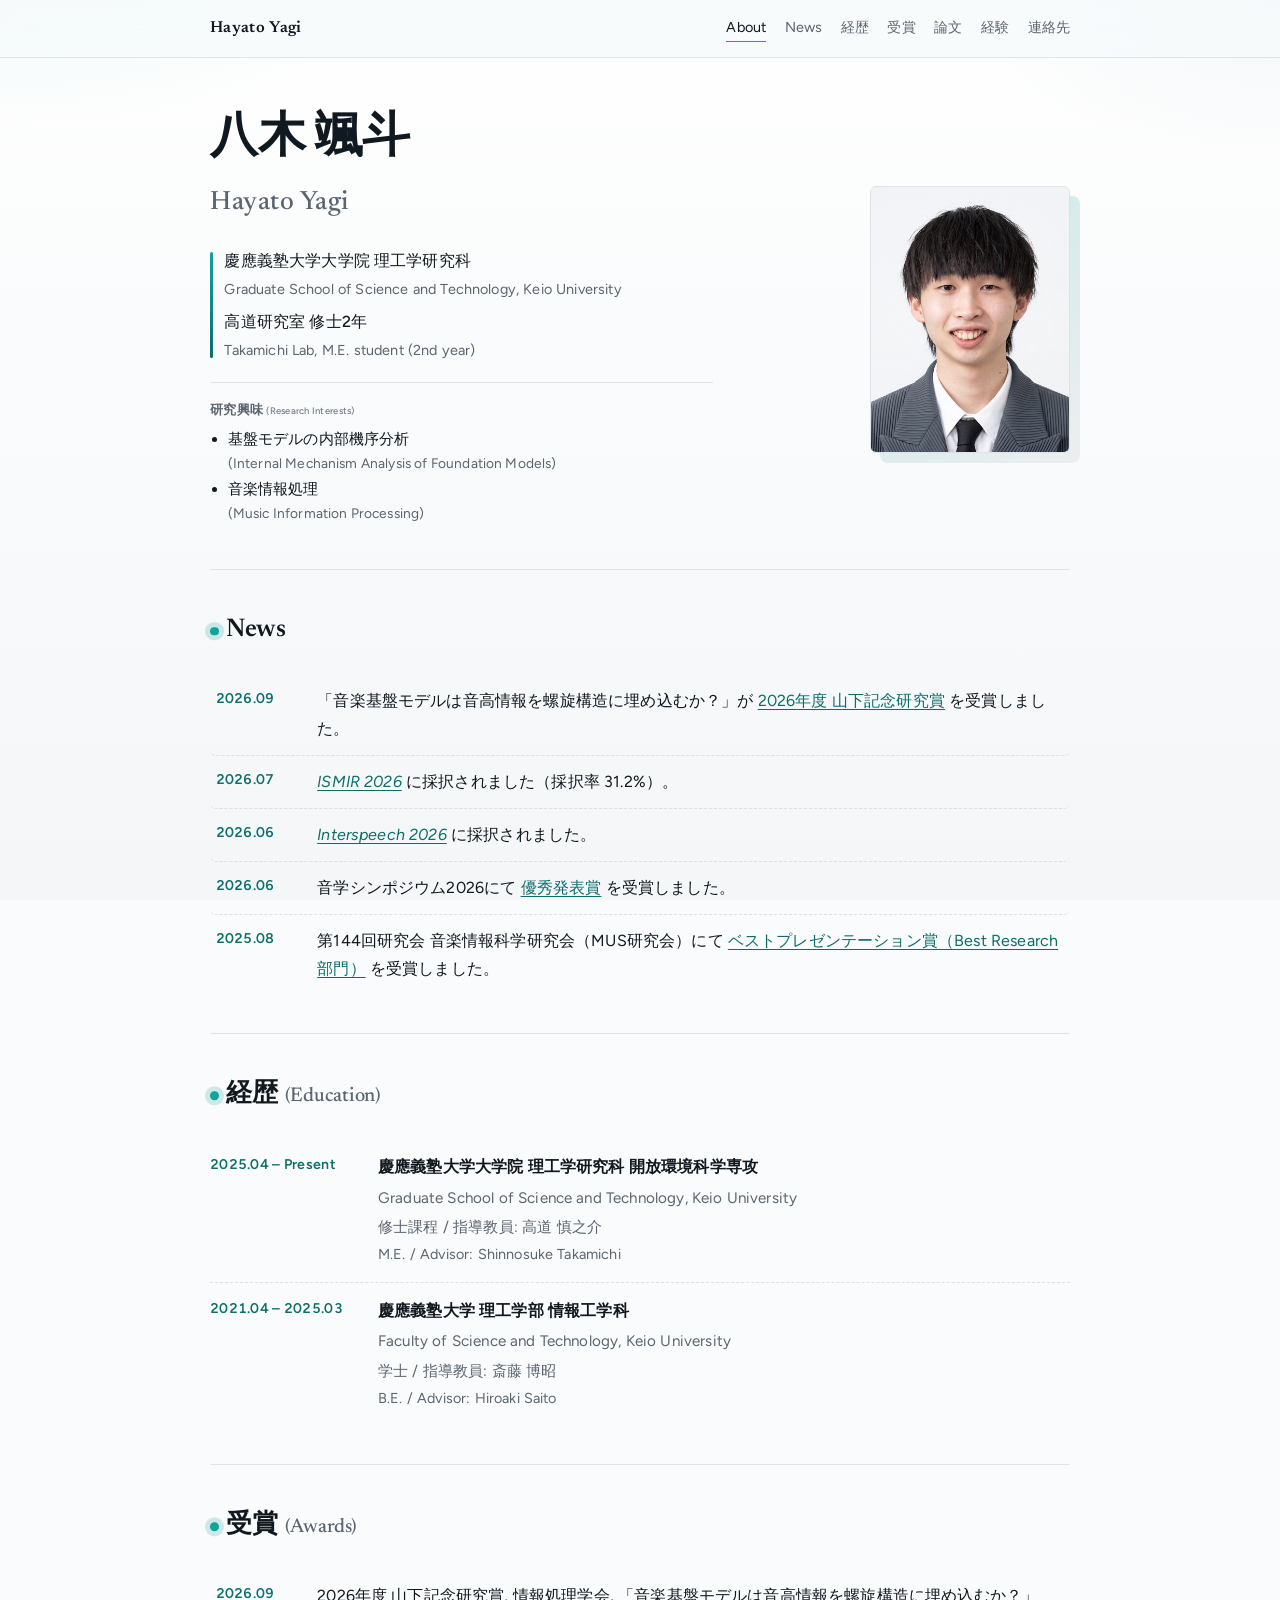
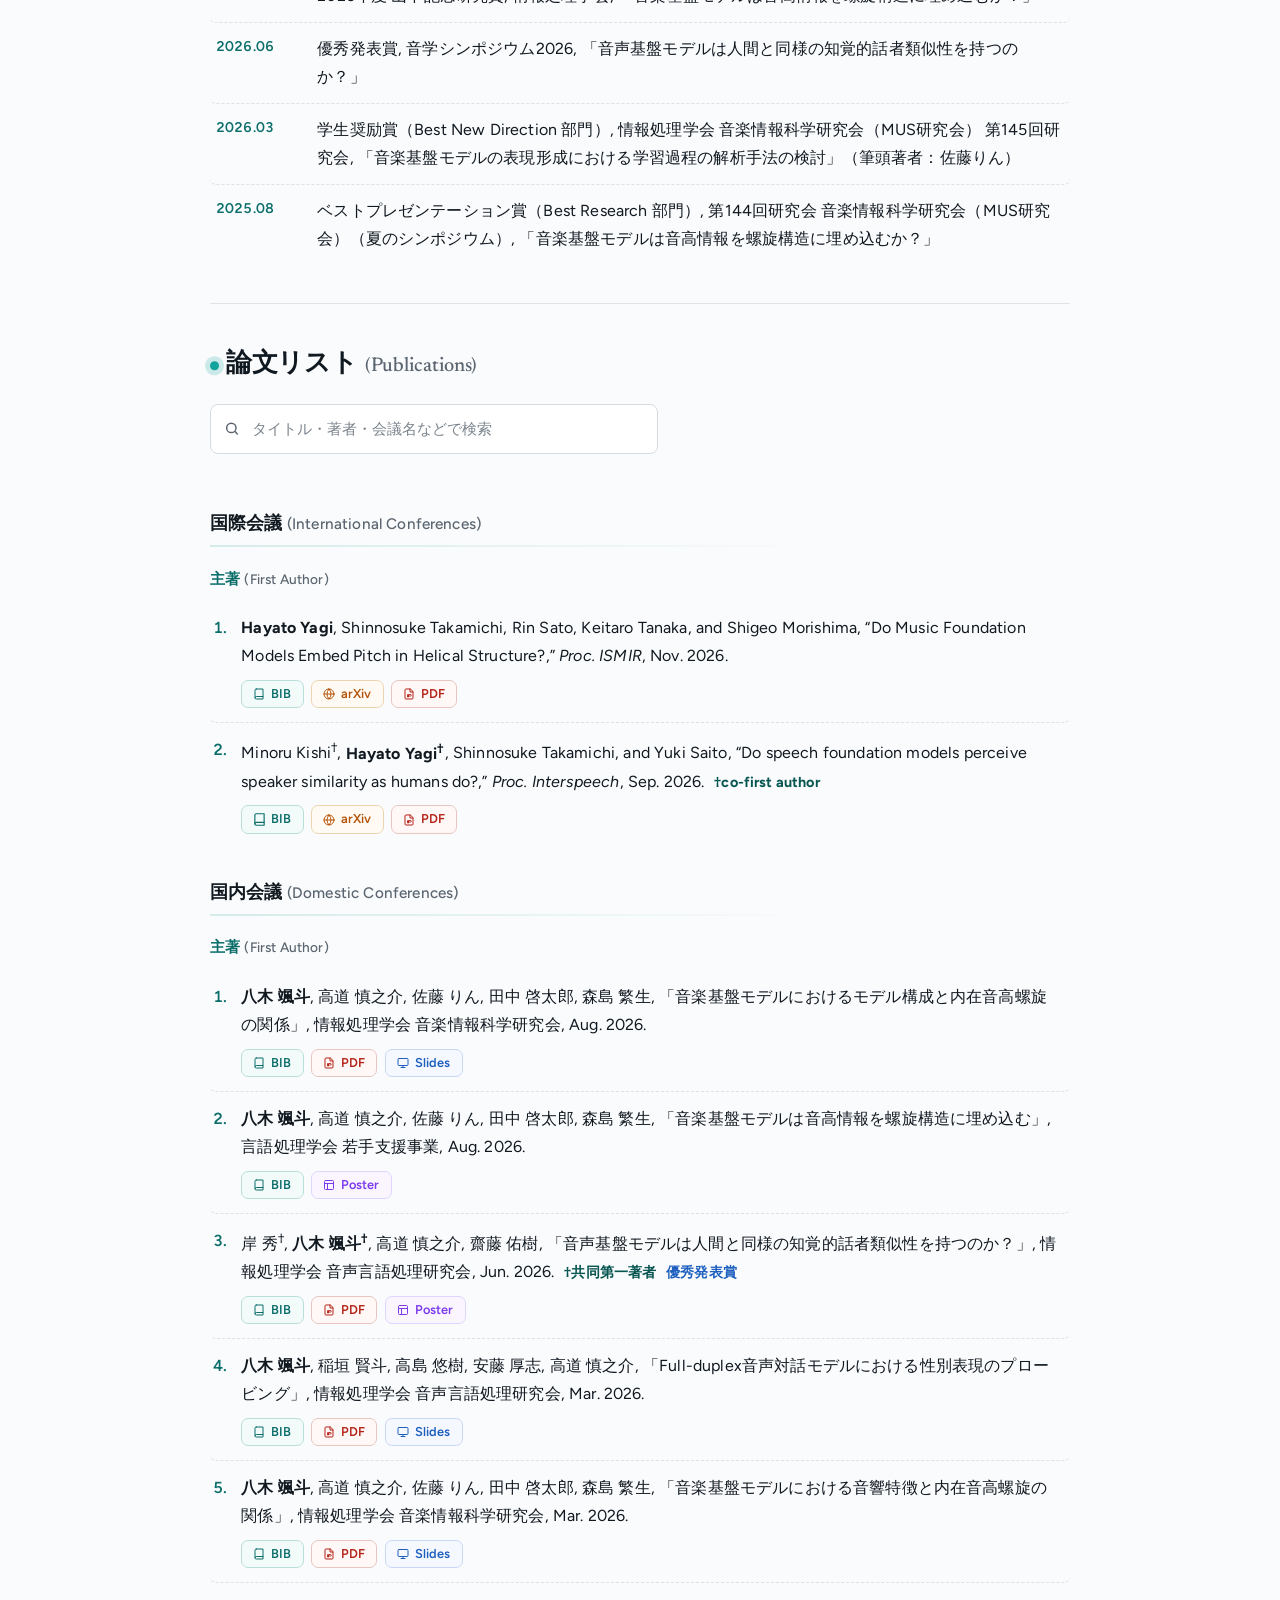
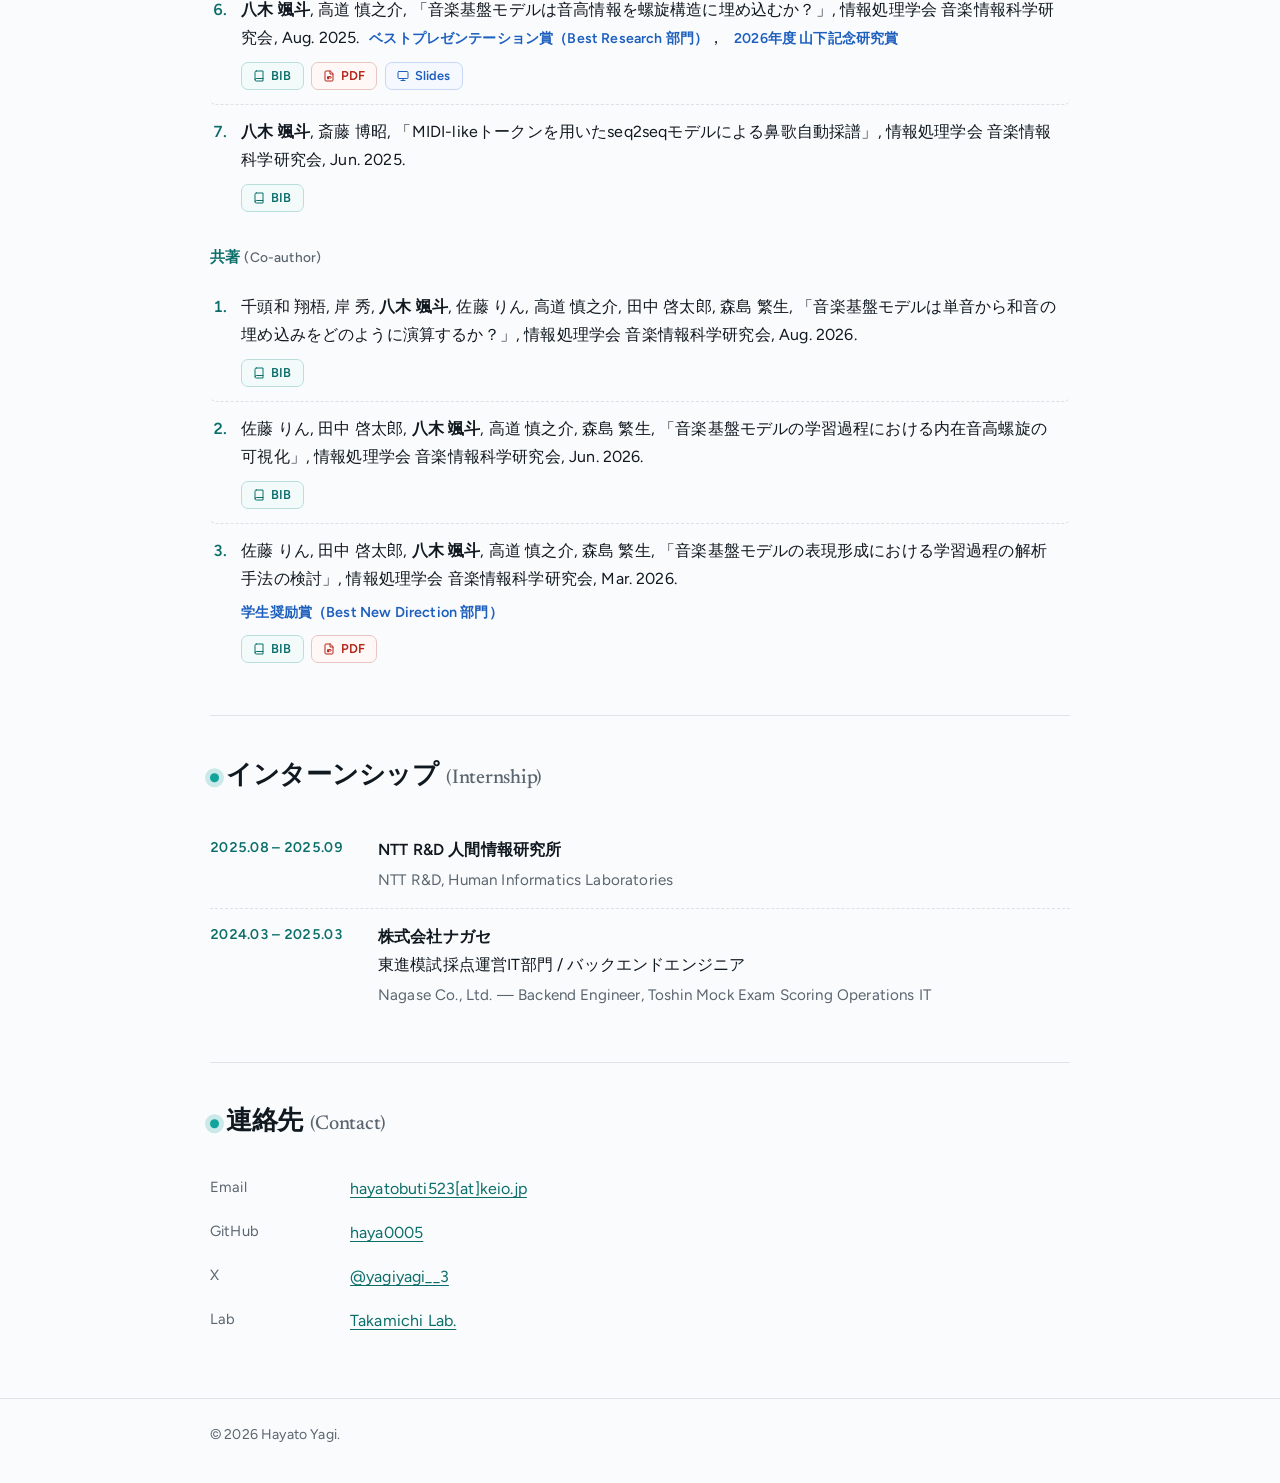
==== commit 43d8e7af: "Add Yamashita award and architecture paper PDF/slides. Co-authored-by: Cursor <cursoragent@cursor.co" ====
--- a/index.html
+++ b/index.html
@@ -113,6 +113,14 @@
       <h2>News</h2>
       <ol class="plain-list">
         <li>
+          <span class="when">2026.09</span>
+          <div>
+            「音楽基盤モデルは音高情報を螺旋構造に埋め込むか？」が
+            <a href="https://www.ipsj.or.jp/award/yamashita2026.html" target="_blank" rel="noopener">2026年度 山下記念研究賞</a>
+            を受賞しました。
+          </div>
+        </li>
+        <li>
           <span class="when">2026.07</span>
           <div>
             <a href="https://ismir2026.ismir.net/" target="_blank" rel="noopener"><em>ISMIR 2026</em></a> に採択されました（採択率 31.2%）。
@@ -126,11 +134,19 @@
         </li>
         <li>
           <span class="when">2026.06</span>
-          <div>音学シンポジウム2026にて優秀発表賞を受賞しました。</div>
+          <div>
+            音学シンポジウム2026にて
+            <a href="https://www.ipsj.or.jp/award/musslp-award1.html" target="_blank" rel="noopener">優秀発表賞</a>
+            を受賞しました。
+          </div>
         </li>
         <li>
           <span class="when">2025.08</span>
-          <div>第144回研究会 音楽情報科学研究会（MUS研究会）にてベストプレゼンテーション賞（Best Research 部門）を受賞しました。</div>
+          <div>
+            第144回研究会 音楽情報科学研究会（MUS研究会）にて
+            <a href="https://www.ipsj.or.jp/award/mus-award1.html" target="_blank" rel="noopener">ベストプレゼンテーション賞（Best Research 部門）</a>
+            を受賞しました。
+          </div>
         </li>
       </ol>
     </section>
@@ -165,23 +181,30 @@
       <h2>受賞 <span class="en">(Awards)</span></h2>
       <ol class="plain-list">
         <li>
+          <span class="when">2026.09</span>
+          <div>
+            2026年度 山下記念研究賞, 情報処理学会,
+            「音楽基盤モデルは音高情報を螺旋構造に埋め込むか？」
+          </div>
+        </li>
+        <li>
           <span class="when">2026.06</span>
           <div>
-            <a href="https://www.ipsj.or.jp/award/musslp-award1.html" target="_blank" rel="noopener">優秀発表賞</a>, 音学シンポジウム2026,
+            優秀発表賞, 音学シンポジウム2026,
             「音声基盤モデルは人間と同様の知覚的話者類似性を持つのか？」
           </div>
         </li>
         <li>
           <span class="when">2026.03</span>
           <div>
-            <a href="https://www.ipsj.or.jp/award/mus-award3.html" target="_blank" rel="noopener">学生奨励賞（Best New Direction 部門）</a>, 情報処理学会 音楽情報科学研究会（MUS研究会） 第145回研究会,
+            学生奨励賞（Best New Direction 部門）, 情報処理学会 音楽情報科学研究会（MUS研究会） 第145回研究会,
             「音楽基盤モデルの表現形成における学習過程の解析手法の検討」（筆頭著者：佐藤りん）
           </div>
         </li>
         <li>
           <span class="when">2025.08</span>
           <div>
-            <a href="https://www.ipsj.or.jp/award/mus-award1.html" target="_blank" rel="noopener">ベストプレゼンテーション賞（Best Research 部門）</a>, 第144回研究会 音楽情報科学研究会（MUS研究会）（夏のシンポジウム）,
+            ベストプレゼンテーション賞（Best Research 部門）, 第144回研究会 音楽情報科学研究会（MUS研究会）（夏のシンポジウム）,
             「音楽基盤モデルは音高情報を螺旋構造に埋め込むか？」
           </div>
         </li>
@@ -264,6 +287,8 @@
           </div>
           <div class="pub-links">
             <button type="button" class="btn btn-bib bib-toggle" aria-expanded="false">BIB</button>
+            <a class="btn btn-pdf" href="assets/pdf/yagi26mus_pitch-helix-architecture.pdf" target="_blank" rel="noopener">PDF</a>
+            <a class="btn btn-slides" href="assets/slides/yagi26mus_pitch-helix-architecture.pdf" target="_blank" rel="noopener">Slides</a>
           </div>
           <pre class="bibtex hidden"><code>@inproceedings{yagi26mus_pitch-helix-architecture,
   abbr_publisher = {情報処理学会 音楽情報科学研究会},
@@ -360,7 +385,8 @@
             <strong>八木 颯斗</strong>, 高道 慎之介,
             「音楽基盤モデルは音高情報を螺旋構造に埋め込むか？」,
             情報処理学会 音楽情報科学研究会, Aug. 2025.
-            <span class="award-inline">ベストプレゼンテーション賞（Best Research 部門）</span>
+            <span class="award-inline">ベストプレゼンテーション賞（Best Research 部門）</span>，
+            <span class="award-inline">2026年度 山下記念研究賞</span>
           </div>
           <div class="pub-links">
             <button type="button" class="btn btn-bib bib-toggle" aria-expanded="false">BIB</button>
--- a/styles.css
+++ b/styles.css
@@ -570,6 +570,15 @@
   font-weight: 600;
 }
 
+.award-inline a {
+  color: inherit;
+  text-decoration: none;
+}
+
+.award-inline a:hover {
+  text-decoration: underline;
+}
+
 .award-note {
   margin: 0.45rem 0 0;
   color: #1d5fbf;
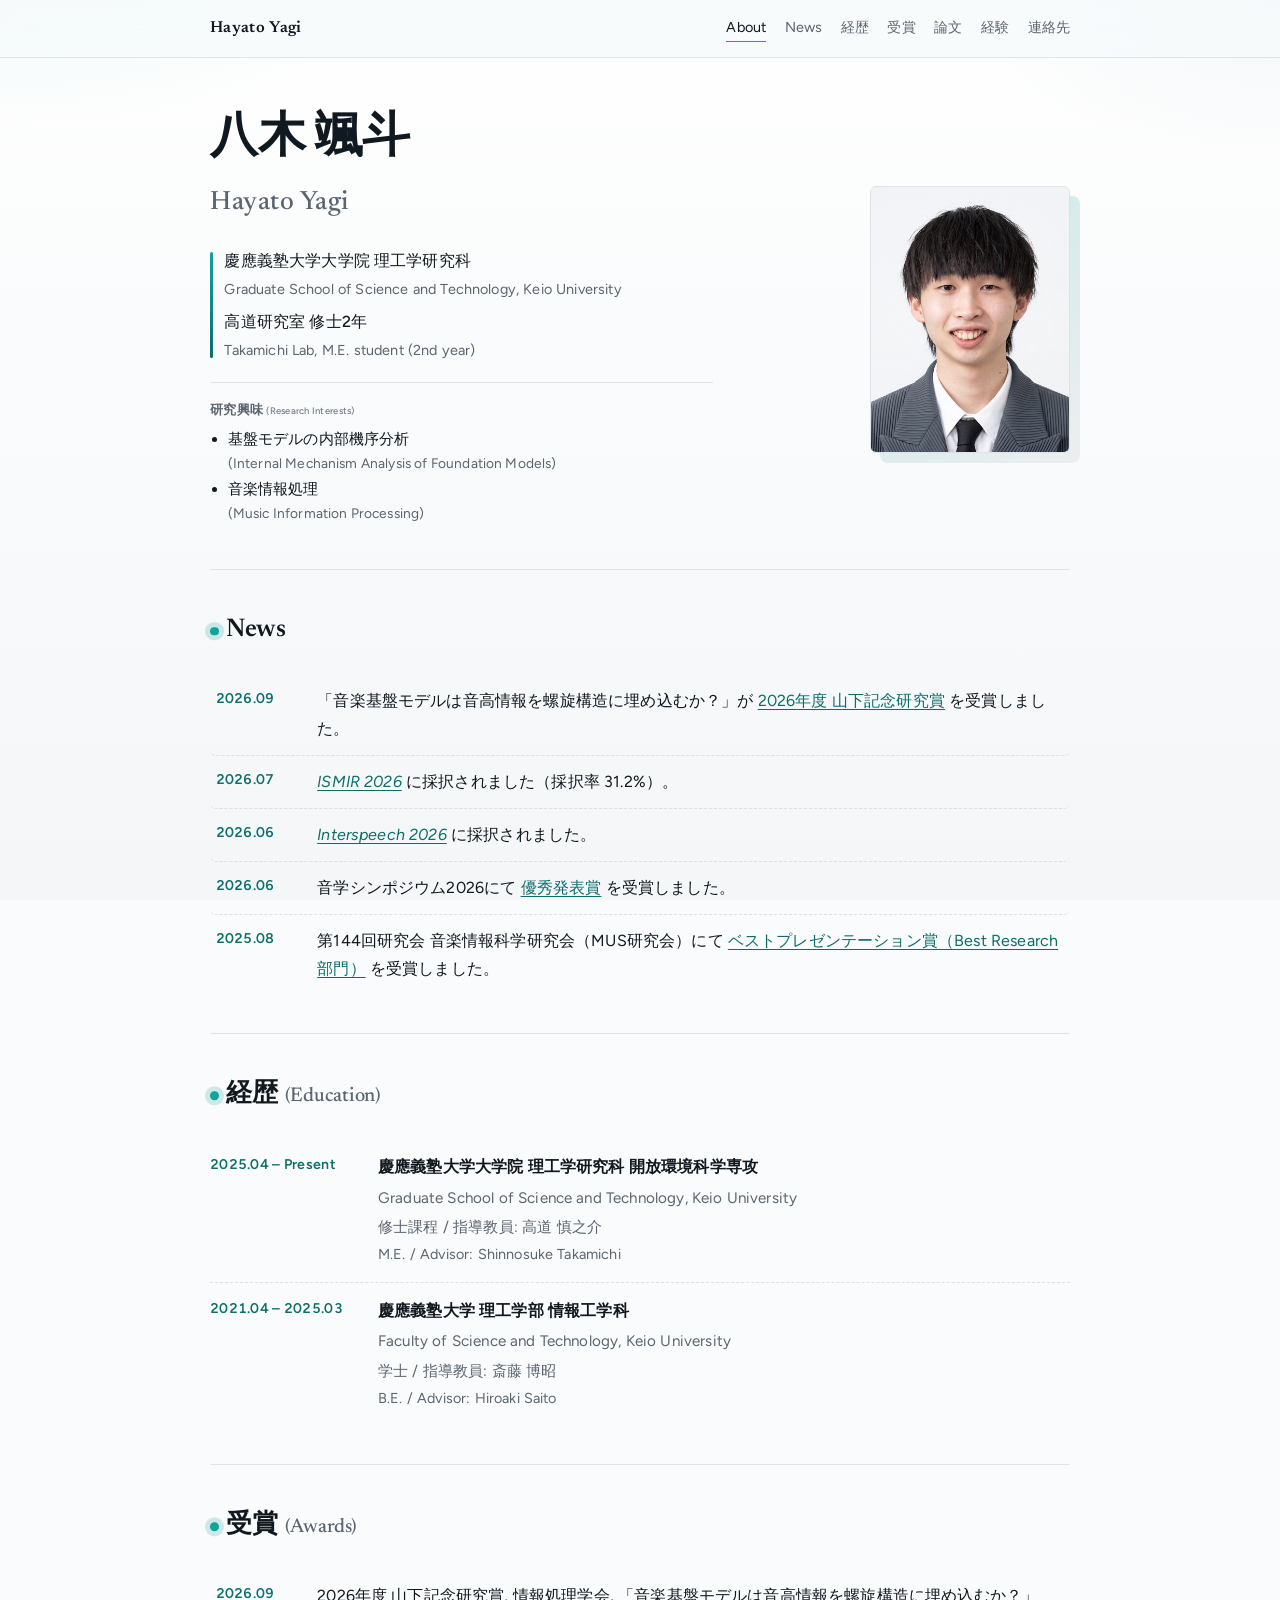
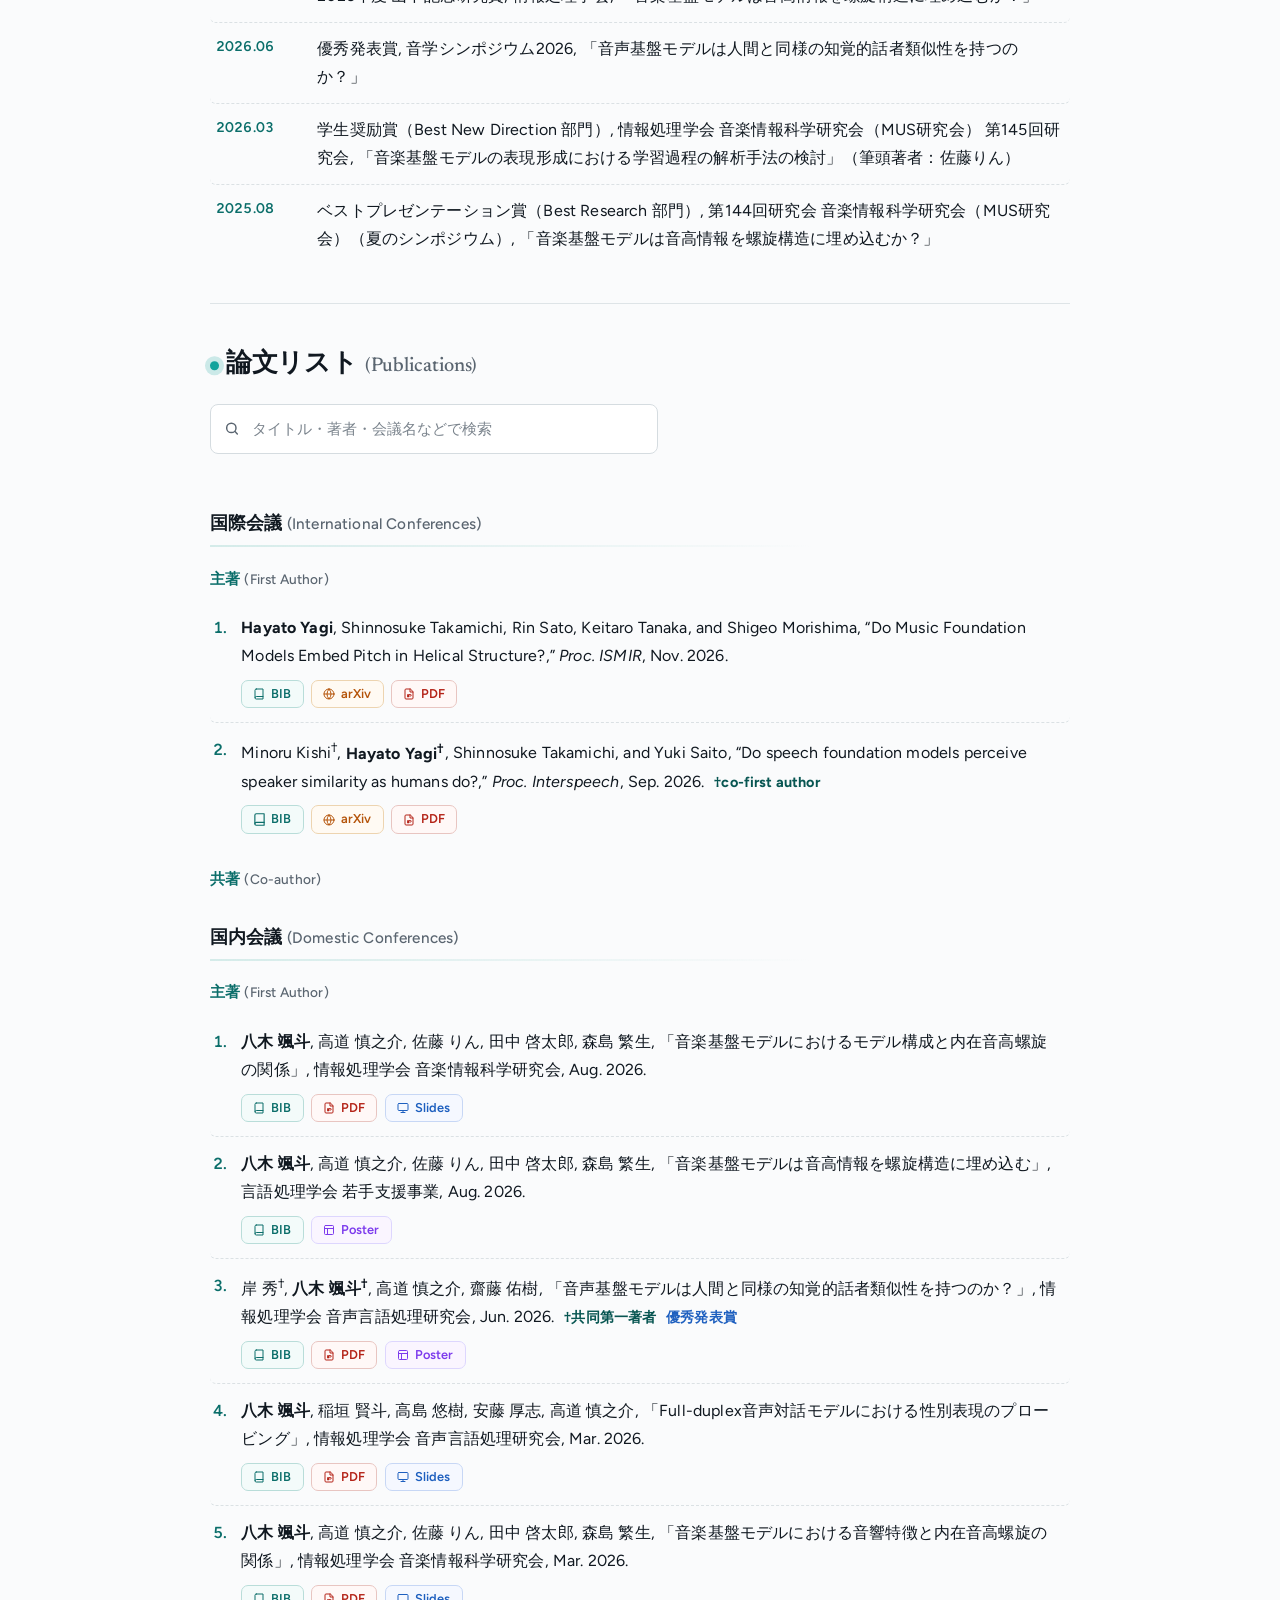
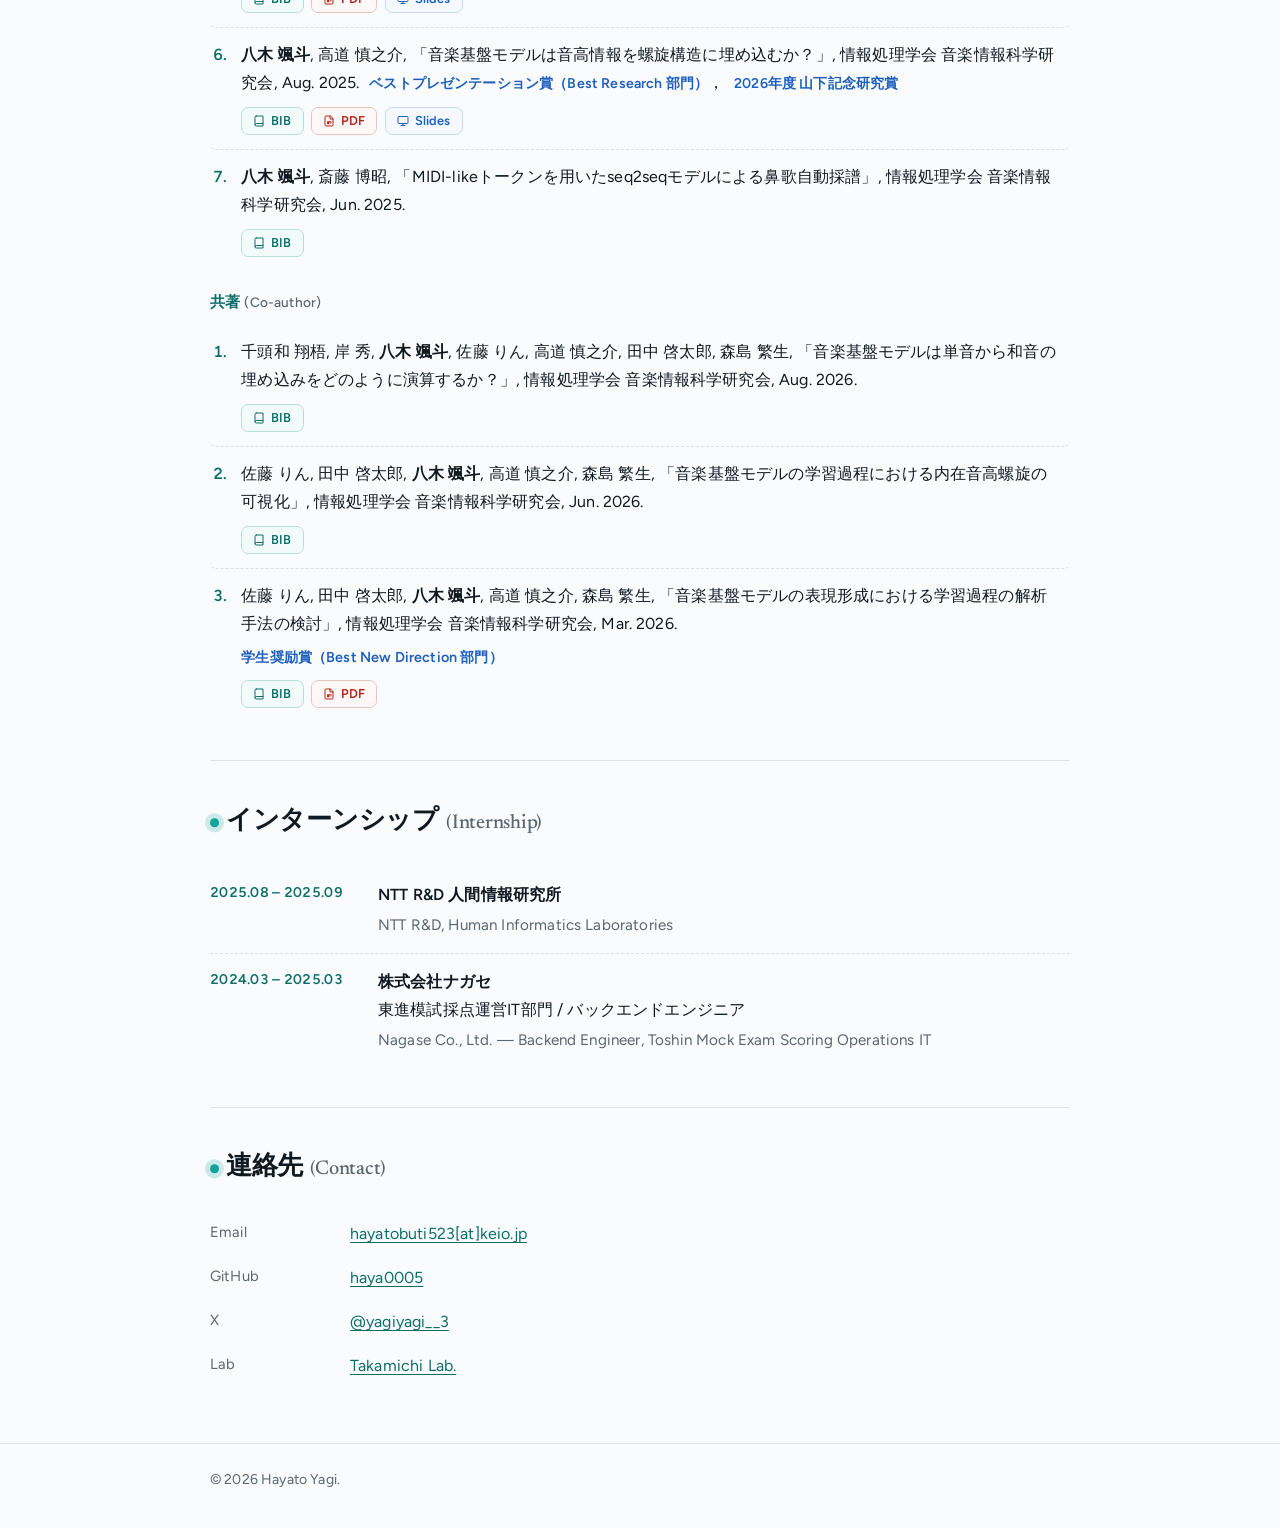
==== commit 470c95a1: "Add empty co-author section under international conferences. Co-authored-by: Cursor <cursoragent@cur" ====
--- a/index.html
+++ b/index.html
@@ -275,6 +275,10 @@
         </li>
       </ol>
 
+      <h4>共著 <span class="en">(Co-author)</span></h4>
+      <ol class="pubs">
+      </ol>
+
       <h3>国内会議 <span class="en">(Domestic Conferences)</span></h3>
 
       <h4>主著 <span class="en">(First Author)</span></h4>
@@ -556,6 +560,22 @@
           item.hidden = !match;
           if (match) visibleCount += 1;
         });
+
+        if (!query) {
+          section.querySelectorAll(".pubs").forEach((list) => {
+            list.hidden = false;
+            const heading = list.previousElementSibling;
+            if (heading && (heading.tagName === "H4" || heading.tagName === "H3")) {
+              heading.hidden = false;
+            }
+          });
+          section.querySelectorAll("h3").forEach((h3) => {
+            h3.hidden = false;
+          });
+          status.textContent = "";
+          empty.hidden = true;
+          return;
+        }
 
         section.querySelectorAll(".pubs").forEach((list) => {
           const anyVisible = Array.from(list.children).some((li) => !li.hidden);
@@ -579,12 +599,6 @@
           }
           h3.hidden = !anyVisible;
         });
-
-        if (!query) {
-          status.textContent = "";
-          empty.hidden = true;
-          return;
-        }
 
         status.textContent = `${visibleCount} 件ヒット`;
         empty.hidden = visibleCount > 0;
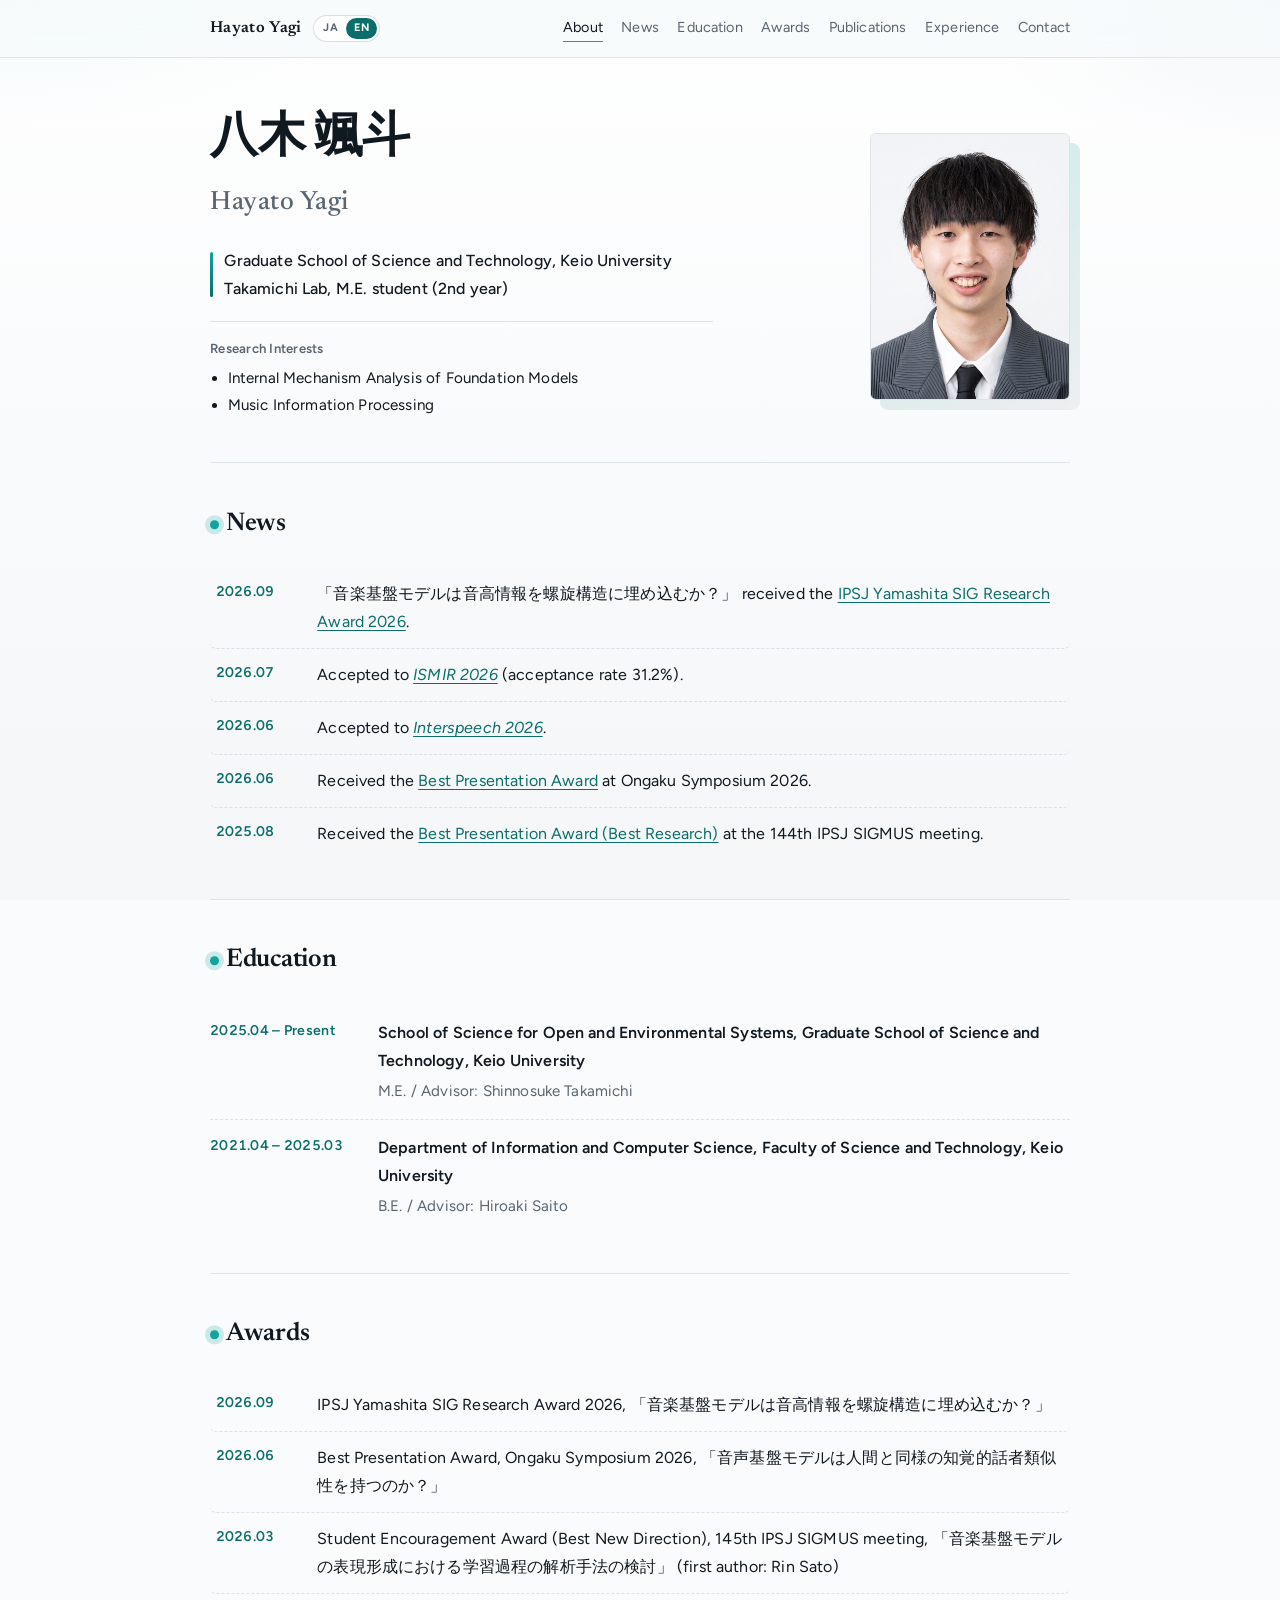
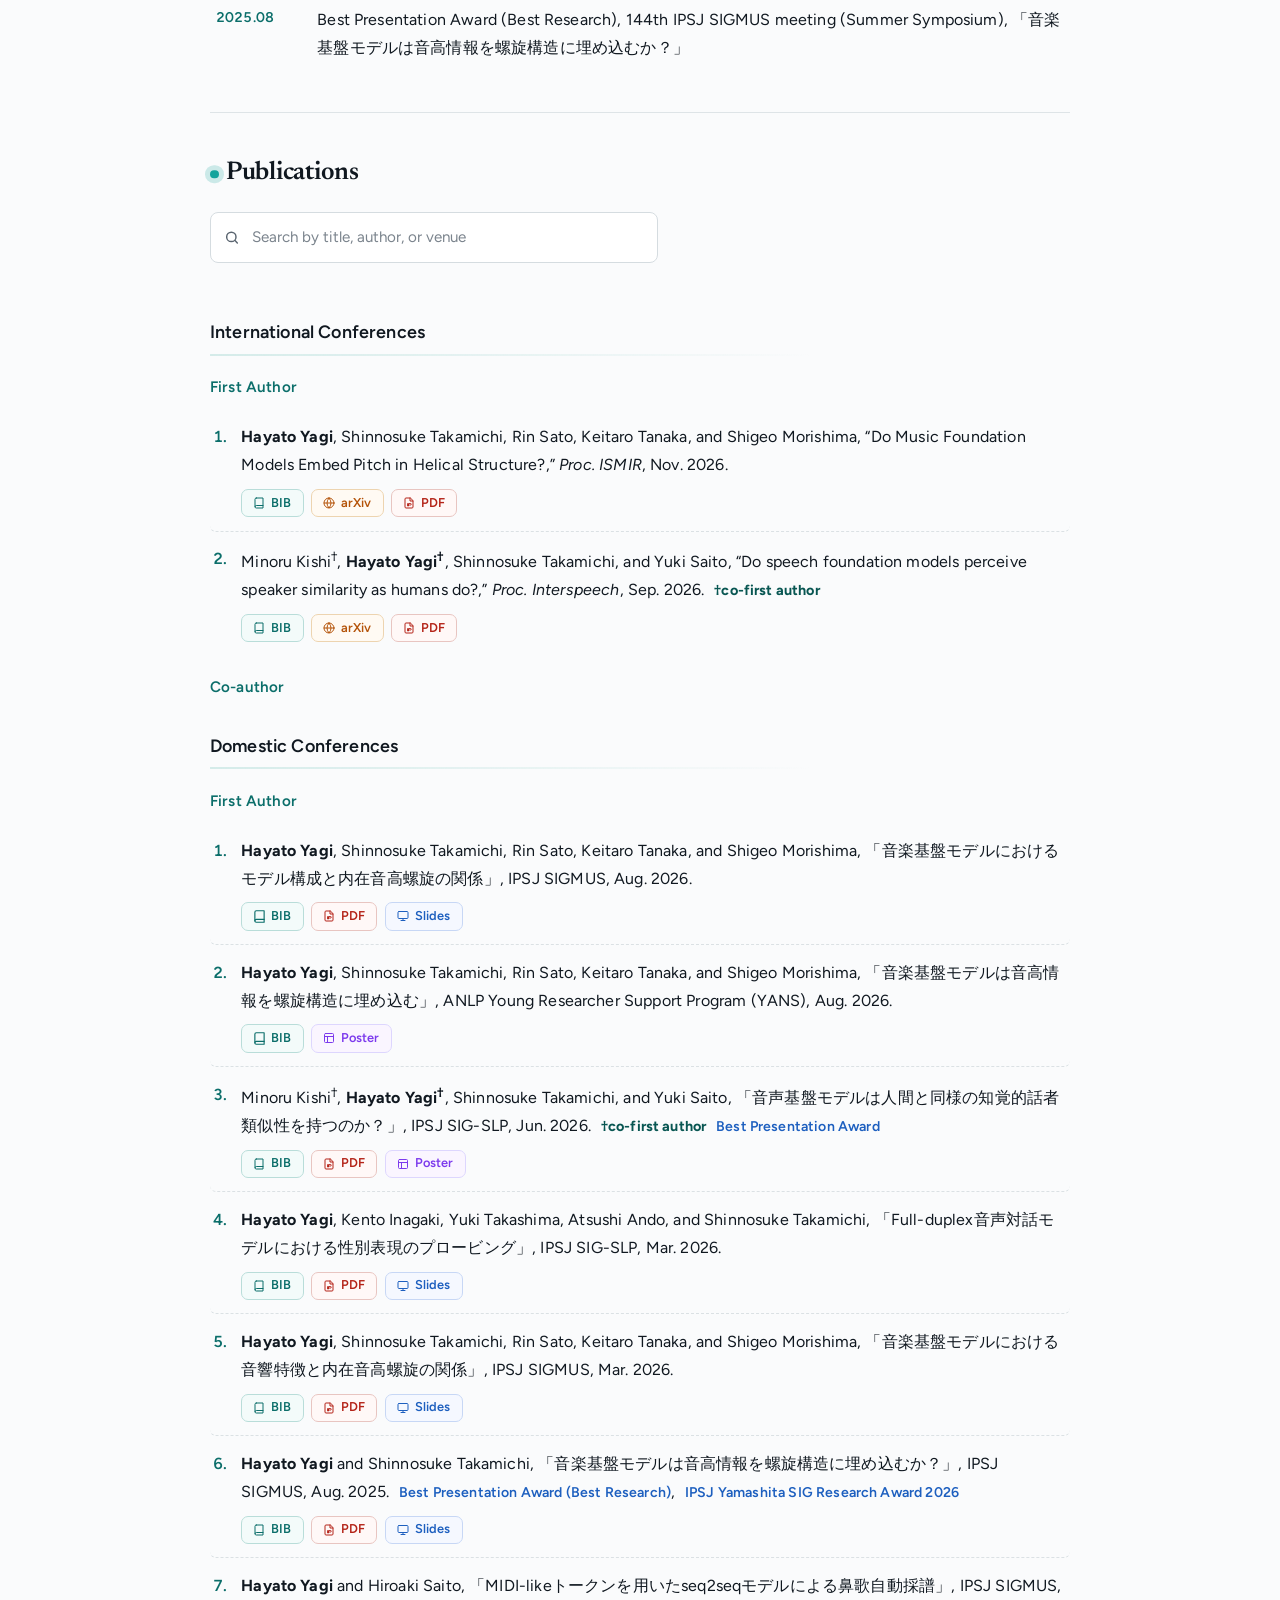
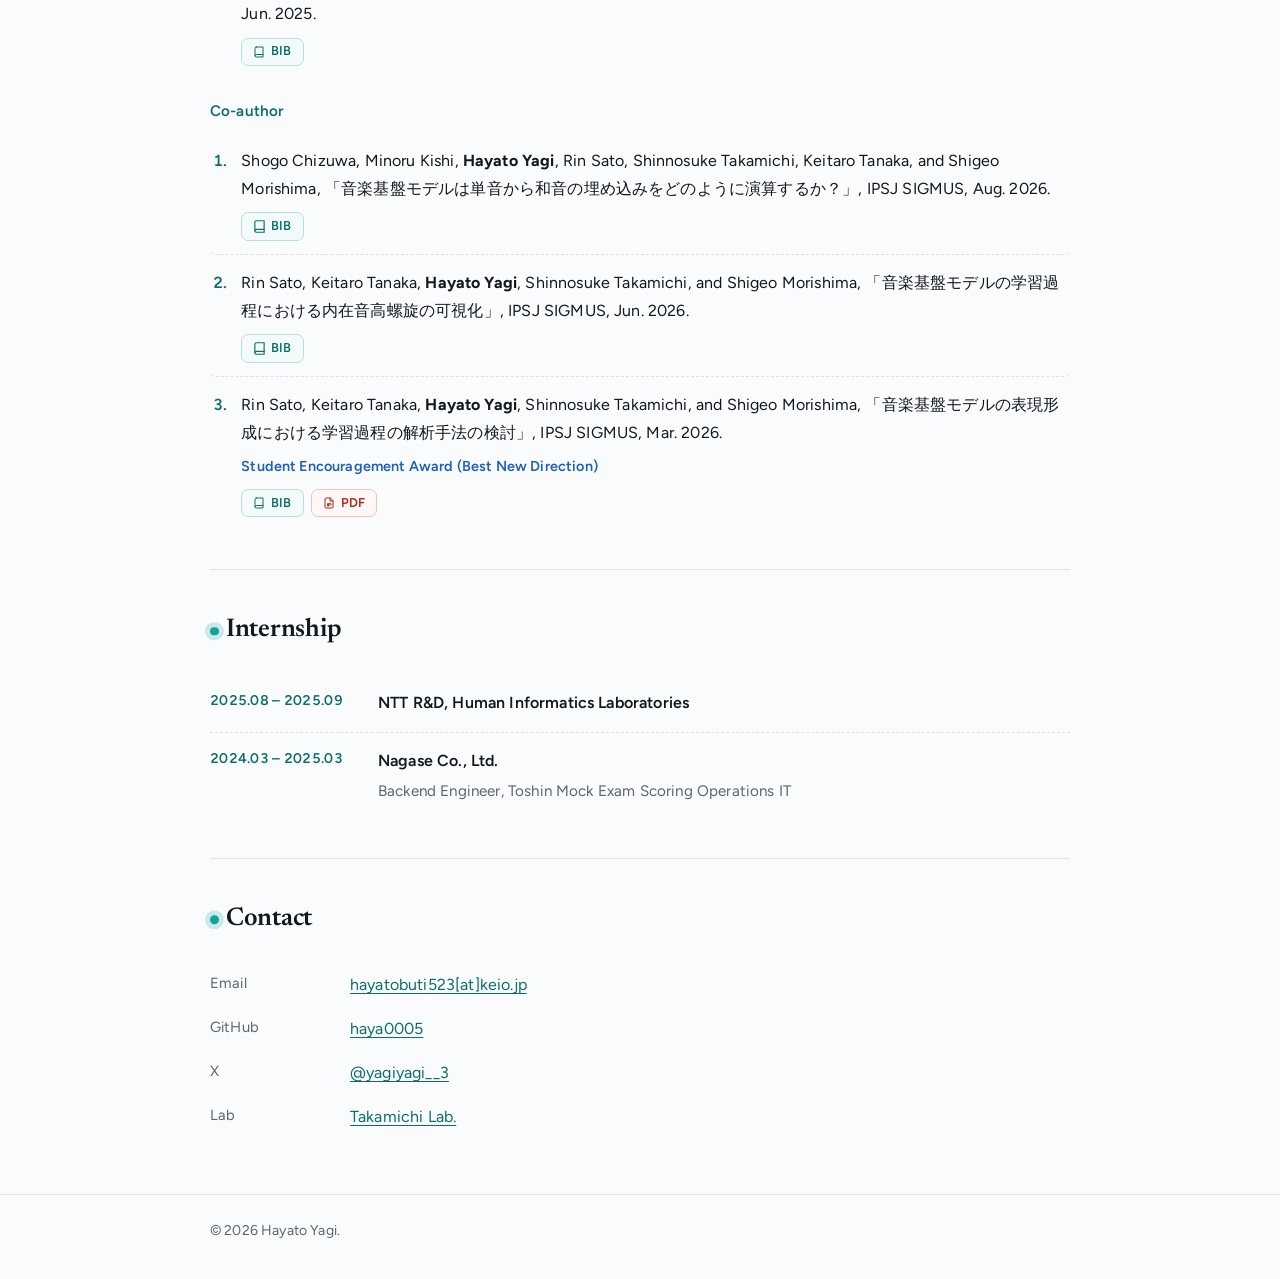
==== commit 4b098c58: "Add a JA/EN switch so overseas readers see one language at a time." ====
--- a/index.html
+++ b/index.html
@@ -33,6 +33,21 @@
   <link rel="preconnect" href="https://fonts.gstatic.com" crossorigin>
   <link href="https://fonts.googleapis.com/css2?family=Figtree:wght@400;500;600;700&family=Newsreader:opsz,wght@6..72,500;6..72,600;6..72,700&display=swap" rel="stylesheet">
   <link rel="stylesheet" href="styles.css">
+  <script>
+    (function () {
+      var lang = "ja";
+      try {
+        var saved = localStorage.getItem("site-lang");
+        if (saved === "ja" || saved === "en") {
+          lang = saved;
+        } else {
+          var navLang = (navigator.language || "ja").toLowerCase();
+          lang = navLang.indexOf("ja") === 0 ? "ja" : "en";
+        }
+      } catch (e) {}
+      document.documentElement.lang = lang;
+    })();
+  </script>
 
   <script type="application/ld+json">
   {
@@ -73,15 +88,21 @@
 <body>
   <header class="site-header">
     <div class="container header-inner">
-      <a class="brand" href="#top">Hayato Yagi</a>
+      <div class="header-brand">
+        <a class="brand" href="#top">Hayato Yagi</a>
+        <div class="lang-switch" role="group" aria-label="表示言語">
+          <button type="button" data-set-lang="ja" aria-pressed="true">JA</button>
+          <button type="button" data-set-lang="en" aria-pressed="false">EN</button>
+        </div>
+      </div>
       <nav class="nav" aria-label="Main">
-        <a href="#about">About</a>
-        <a href="#news">News</a>
-        <a href="#education">経歴</a>
-        <a href="#awards">受賞</a>
-        <a href="#publications">論文</a>
-        <a href="#experience">経験</a>
-        <a href="#contact">連絡先</a>
+        <a href="#about"><span class="lang-ja">概要</span><span class="lang-en">About</span></a>
+        <a href="#news"><span class="lang-ja">ニュース</span><span class="lang-en">News</span></a>
+        <a href="#education"><span class="lang-ja">経歴</span><span class="lang-en">Education</span></a>
+        <a href="#awards"><span class="lang-ja">受賞</span><span class="lang-en">Awards</span></a>
+        <a href="#publications"><span class="lang-ja">論文</span><span class="lang-en">Publications</span></a>
+        <a href="#experience"><span class="lang-ja">経験</span><span class="lang-en">Experience</span></a>
+        <a href="#contact"><span class="lang-ja">連絡先</span><span class="lang-en">Contact</span></a>
       </nav>
     </div>
   </header>
@@ -89,148 +110,141 @@
   <main id="top">
     <section class="hero container" id="about">
       <div class="hero-text">
-        <h1>八木 颯斗<br><span lang="en">Hayato Yagi</span></h1>
+        <h1><span lang="ja">八木 颯斗</span><br><span lang="en">Hayato Yagi</span></h1>
         <p class="affiliation">
-          慶應義塾大学大学院 理工学研究科<br>
-          <span lang="en" class="en-line">Graduate School of Science and Technology, Keio University</span>
-          高道研究室 修士2年<br>
-          <span lang="en" class="en-line">Takamichi Lab, M.E. student (2nd year)</span>
+          <span class="lang-ja">慶應義塾大学大学院 理工学研究科<br>高道研究室 修士2年</span>
+          <span class="lang-en">Graduate School of Science and Technology, Keio University<br>Takamichi Lab, M.E. student (2nd year)</span>
         </p>
         <div class="about-interests">
-          <p class="about-interests-label">研究興味 <span class="en">(Research Interests)</span></p>
+          <p class="about-interests-label"><span class="lang-ja">研究興味</span><span class="lang-en">Research Interests</span></p>
           <ul class="interest-list">
-            <li>基盤モデルの内部機序分析 <span class="en-inline">(Internal Mechanism Analysis of Foundation Models)</span></li>
-            <li>音楽情報処理 <span class="en-inline">(Music Information Processing)</span></li>
+            <li><span class="lang-ja">基盤モデルの内部機序分析</span><span class="lang-en">Internal Mechanism Analysis of Foundation Models</span></li>
+            <li><span class="lang-ja">音楽情報処理</span><span class="lang-en">Music Information Processing</span></li>
           </ul>
         </div>
       </div>
       <figure class="portrait">
-        <img src="assets/yagi_1_1.jpg" alt="八木 颯斗の顔写真">
+        <img src="assets/yagi_1_1.jpg" alt="八木 颯斗の顔写真" data-alt-ja="八木 颯斗の顔写真" data-alt-en="Portrait of Hayato Yagi">
       </figure>
     </section>
 
     <section class="section container" id="news">
-      <h2>News</h2>
+      <h2><span class="lang-ja">ニュース</span><span class="lang-en">News</span></h2>
       <ol class="plain-list">
         <li>
           <span class="when">2026.09</span>
           <div>
-            「音楽基盤モデルは音高情報を螺旋構造に埋め込むか？」が
-            <a href="https://www.ipsj.or.jp/award/yamashita2026.html" target="_blank" rel="noopener">2026年度 山下記念研究賞</a>
-            を受賞しました。
+            <span class="lang-ja">「音楽基盤モデルは音高情報を螺旋構造に埋め込むか？」が<a href="https://www.ipsj.or.jp/award/yamashita2026.html" target="_blank" rel="noopener">2026年度 山下記念研究賞</a>を受賞しました。</span>
+            <span class="lang-en">「音楽基盤モデルは音高情報を螺旋構造に埋め込むか？」 received the <a href="https://www.ipsj.or.jp/award/yamashita2026.html" target="_blank" rel="noopener">IPSJ Yamashita SIG Research Award 2026</a>.</span>
           </div>
         </li>
         <li>
           <span class="when">2026.07</span>
           <div>
-            <a href="https://ismir2026.ismir.net/" target="_blank" rel="noopener"><em>ISMIR 2026</em></a> に採択されました（採択率 31.2%）。
+            <span class="lang-ja"><a href="https://ismir2026.ismir.net/" target="_blank" rel="noopener"><em>ISMIR 2026</em></a> に採択されました（採択率 31.2%）。</span>
+            <span class="lang-en">Accepted to <a href="https://ismir2026.ismir.net/" target="_blank" rel="noopener"><em>ISMIR 2026</em></a> (acceptance rate 31.2%).</span>
           </div>
         </li>
         <li>
           <span class="when">2026.06</span>
           <div>
-            <a href="https://interspeech2026.org/" target="_blank" rel="noopener"><em>Interspeech 2026</em></a> に採択されました。
+            <span class="lang-ja"><a href="https://interspeech2026.org/" target="_blank" rel="noopener"><em>Interspeech 2026</em></a> に採択されました。</span>
+            <span class="lang-en">Accepted to <a href="https://interspeech2026.org/" target="_blank" rel="noopener"><em>Interspeech 2026</em></a>.</span>
           </div>
         </li>
         <li>
           <span class="when">2026.06</span>
           <div>
-            音学シンポジウム2026にて
-            <a href="https://www.ipsj.or.jp/award/musslp-award1.html" target="_blank" rel="noopener">優秀発表賞</a>
-            を受賞しました。
+            <span class="lang-ja">音学シンポジウム2026にて<a href="https://www.ipsj.or.jp/award/musslp-award1.html" target="_blank" rel="noopener">優秀発表賞</a>を受賞しました。</span>
+            <span class="lang-en">Received the <a href="https://www.ipsj.or.jp/award/musslp-award1.html" target="_blank" rel="noopener">Best Presentation Award</a> at Ongaku Symposium 2026.</span>
           </div>
         </li>
         <li>
           <span class="when">2025.08</span>
           <div>
-            第144回研究会 音楽情報科学研究会（MUS研究会）にて
-            <a href="https://www.ipsj.or.jp/award/mus-award1.html" target="_blank" rel="noopener">ベストプレゼンテーション賞（Best Research 部門）</a>
-            を受賞しました。
+            <span class="lang-ja">第144回研究会 音楽情報科学研究会（MUS研究会）にて<a href="https://www.ipsj.or.jp/award/mus-award1.html" target="_blank" rel="noopener">ベストプレゼンテーション賞（Best Research 部門）</a>を受賞しました。</span>
+            <span class="lang-en">Received the <a href="https://www.ipsj.or.jp/award/mus-award1.html" target="_blank" rel="noopener">Best Presentation Award (Best Research)</a> at the 144th IPSJ SIGMUS meeting.</span>
           </div>
         </li>
       </ol>
     </section>
 
     <section class="section container" id="education">
-      <h2>経歴 <span class="en">(Education)</span></h2>
+      <h2><span class="lang-ja">経歴</span><span class="lang-en">Education</span></h2>
       <ul class="timeline">
         <li>
-          <span class="when">2025.04 – Present</span>
-          <div>
-            <strong>慶應義塾大学大学院 理工学研究科 開放環境科学専攻</strong>
-            <p class="en-line">Graduate School of Science and Technology, Keio University</p>
-            <p>修士課程 / 指導教員: 高道 慎之介<br>
-              <span class="en-inline">M.E. / Advisor: Shinnosuke Takamichi</span>
-            </p>
+          <span class="when">2025.04 – <span class="lang-ja">現在</span><span class="lang-en">Present</span></span>
+          <div>
+            <strong><span class="lang-ja">慶應義塾大学大学院 理工学研究科 開放環境科学専攻</span><span class="lang-en">School of Science for Open and Environmental Systems, Graduate School of Science and Technology, Keio University</span></strong>
+            <p><span class="lang-ja">修士課程 / 指導教員: 高道 慎之介</span><span class="lang-en">M.E. / Advisor: Shinnosuke Takamichi</span></p>
           </div>
         </li>
         <li>
           <span class="when">2021.04 – 2025.03</span>
           <div>
-            <strong>慶應義塾大学 理工学部 情報工学科</strong>
-            <p class="en-line">Faculty of Science and Technology, Keio University</p>
-            <p>学士 / 指導教員: 斎藤 博昭<br>
-              <span class="en-inline">B.E. / Advisor: Hiroaki Saito</span>
-            </p>
+            <strong><span class="lang-ja">慶應義塾大学 理工学部 情報工学科</span><span class="lang-en">Department of Information and Computer Science, Faculty of Science and Technology, Keio University</span></strong>
+            <p><span class="lang-ja">学士 / 指導教員: 斎藤 博昭</span><span class="lang-en">B.E. / Advisor: Hiroaki Saito</span></p>
           </div>
         </li>
       </ul>
     </section>
 
     <section class="section container" id="awards">
-      <h2>受賞 <span class="en">(Awards)</span></h2>
+      <h2><span class="lang-ja">受賞</span><span class="lang-en">Awards</span></h2>
       <ol class="plain-list">
         <li>
           <span class="when">2026.09</span>
           <div>
-            2026年度 山下記念研究賞, 情報処理学会,
-            「音楽基盤モデルは音高情報を螺旋構造に埋め込むか？」
+            <span class="lang-ja">2026年度 山下記念研究賞, 情報処理学会, 「音楽基盤モデルは音高情報を螺旋構造に埋め込むか？」</span>
+            <span class="lang-en">IPSJ Yamashita SIG Research Award 2026, 「音楽基盤モデルは音高情報を螺旋構造に埋め込むか？」</span>
           </div>
         </li>
         <li>
           <span class="when">2026.06</span>
           <div>
-            優秀発表賞, 音学シンポジウム2026,
-            「音声基盤モデルは人間と同様の知覚的話者類似性を持つのか？」
+            <span class="lang-ja">優秀発表賞, 音学シンポジウム2026, 「音声基盤モデルは人間と同様の知覚的話者類似性を持つのか？」</span>
+            <span class="lang-en">Best Presentation Award, Ongaku Symposium 2026, 「音声基盤モデルは人間と同様の知覚的話者類似性を持つのか？」</span>
           </div>
         </li>
         <li>
           <span class="when">2026.03</span>
           <div>
-            学生奨励賞（Best New Direction 部門）, 情報処理学会 音楽情報科学研究会（MUS研究会） 第145回研究会,
-            「音楽基盤モデルの表現形成における学習過程の解析手法の検討」（筆頭著者：佐藤りん）
+            <span class="lang-ja">学生奨励賞（Best New Direction 部門）, 情報処理学会 音楽情報科学研究会（MUS研究会） 第145回研究会, 「音楽基盤モデルの表現形成における学習過程の解析手法の検討」（筆頭著者：佐藤りん）</span>
+            <span class="lang-en">Student Encouragement Award (Best New Direction), 145th IPSJ SIGMUS meeting, 「音楽基盤モデルの表現形成における学習過程の解析手法の検討」 (first author: Rin Sato)</span>
           </div>
         </li>
         <li>
           <span class="when">2025.08</span>
           <div>
-            ベストプレゼンテーション賞（Best Research 部門）, 第144回研究会 音楽情報科学研究会（MUS研究会）（夏のシンポジウム）,
-            「音楽基盤モデルは音高情報を螺旋構造に埋め込むか？」
+            <span class="lang-ja">ベストプレゼンテーション賞（Best Research 部門）, 第144回研究会 音楽情報科学研究会（MUS研究会）（夏のシンポジウム）, 「音楽基盤モデルは音高情報を螺旋構造に埋め込むか？」</span>
+            <span class="lang-en">Best Presentation Award (Best Research), 144th IPSJ SIGMUS meeting (Summer Symposium), 「音楽基盤モデルは音高情報を螺旋構造に埋め込むか？」</span>
           </div>
         </li>
       </ol>
     </section>
 
     <section class="section container" id="publications">
-      <h2>論文リスト <span class="en">(Publications)</span></h2>
+      <h2><span class="lang-ja">論文リスト</span><span class="lang-en">Publications</span></h2>
       <div class="pubs-search">
-        <label class="sr-only" for="pubs-search-input">論文を検索</label>
+        <label class="sr-only" for="pubs-search-input"><span class="lang-ja">論文を検索</span><span class="lang-en">Search publications</span></label>
         <div class="pubs-search-field">
           <span class="pubs-search-icon" aria-hidden="true"></span>
           <input
             id="pubs-search-input"
             type="search"
             placeholder="タイトル・著者・会議名などで検索"
+            data-placeholder-ja="タイトル・著者・会議名などで検索"
+            data-placeholder-en="Search by title, author, or venue"
             autocomplete="off"
           >
         </div>
         <p id="pubs-search-status" class="pubs-search-status" aria-live="polite"></p>
-        <p id="pubs-search-empty" class="pubs-search-empty" hidden>一致する論文がありません。</p>
+        <p id="pubs-search-empty" class="pubs-search-empty" hidden><span class="lang-ja">一致する論文がありません。</span><span class="lang-en">No matching publications.</span></p>
       </div>
 
-      <h3>国際会議 <span class="en">(International Conferences)</span></h3>
-
-      <h4>主著 <span class="en">(First Author)</span></h4>
+      <h3><span class="lang-ja">国際会議</span><span class="lang-en">International Conferences</span></h3>
+
+      <h4><span class="lang-ja">主著</span><span class="lang-en">First Author</span></h4>
       <ol class="pubs">
         <li>
           <div class="pub-body">
@@ -275,19 +289,18 @@
         </li>
       </ol>
 
-      <h4>共著 <span class="en">(Co-author)</span></h4>
+      <h4><span class="lang-ja">共著</span><span class="lang-en">Co-author</span></h4>
       <ol class="pubs">
       </ol>
 
-      <h3>国内会議 <span class="en">(Domestic Conferences)</span></h3>
-
-      <h4>主著 <span class="en">(First Author)</span></h4>
+      <h3><span class="lang-ja">国内会議</span><span class="lang-en">Domestic Conferences</span></h3>
+
+      <h4><span class="lang-ja">主著</span><span class="lang-en">First Author</span></h4>
       <ol class="pubs">
         <li>
           <div class="pub-body">
-            <strong>八木 颯斗</strong>, 高道 慎之介, 佐藤 りん, 田中 啓太郎, 森島 繁生,
-            「音楽基盤モデルにおけるモデル構成と内在音高螺旋の関係」,
-            情報処理学会 音楽情報科学研究会, Aug. 2026.
+            <span class="lang-ja"><strong>八木 颯斗</strong>, 高道 慎之介, 佐藤 りん, 田中 啓太郎, 森島 繁生, 「音楽基盤モデルにおけるモデル構成と内在音高螺旋の関係」, 情報処理学会 音楽情報科学研究会, Aug. 2026.</span>
+            <span class="lang-en"><strong>Hayato Yagi</strong>, Shinnosuke Takamichi, Rin Sato, Keitaro Tanaka, and Shigeo Morishima, 「音楽基盤モデルにおけるモデル構成と内在音高螺旋の関係」, IPSJ SIGMUS, Aug. 2026.</span>
           </div>
           <div class="pub-links">
             <button type="button" class="btn btn-bib bib-toggle" aria-expanded="false">BIB</button>
@@ -305,9 +318,8 @@
         </li>
         <li>
           <div class="pub-body">
-            <strong>八木 颯斗</strong>, 高道 慎之介, 佐藤 りん, 田中 啓太郎, 森島 繁生,
-            「音楽基盤モデルは音高情報を螺旋構造に埋め込む」,
-            言語処理学会 若手支援事業, Aug. 2026.
+            <span class="lang-ja"><strong>八木 颯斗</strong>, 高道 慎之介, 佐藤 りん, 田中 啓太郎, 森島 繁生, 「音楽基盤モデルは音高情報を螺旋構造に埋め込む」, 言語処理学会 若手支援事業, Aug. 2026.</span>
+            <span class="lang-en"><strong>Hayato Yagi</strong>, Shinnosuke Takamichi, Rin Sato, Keitaro Tanaka, and Shigeo Morishima, 「音楽基盤モデルは音高情報を螺旋構造に埋め込む」, ANLP Young Researcher Support Program (YANS), Aug. 2026.</span>
           </div>
           <div class="pub-links">
             <button type="button" class="btn btn-bib bib-toggle" aria-expanded="false">BIB</button>
@@ -324,11 +336,8 @@
         </li>
         <li>
           <div class="pub-body">
-            岸 秀<sup>†</sup>, <strong>八木 颯斗<sup>†</sup></strong>, 高道 慎之介, 齋藤 佑樹,
-            「音声基盤モデルは人間と同様の知覚的話者類似性を持つのか？」,
-            情報処理学会 音声言語処理研究会, Jun. 2026.
-            <span class="cofirst">†共同第一著者</span>
-            <span class="award-inline">優秀発表賞</span>
+            <span class="lang-ja">岸 秀<sup>†</sup>, <strong>八木 颯斗<sup>†</sup></strong>, 高道 慎之介, 齋藤 佑樹, 「音声基盤モデルは人間と同様の知覚的話者類似性を持つのか？」, 情報処理学会 音声言語処理研究会, Jun. 2026. <span class="cofirst">†共同第一著者</span> <span class="award-inline">優秀発表賞</span></span>
+            <span class="lang-en">Minoru Kishi<sup>†</sup>, <strong>Hayato Yagi<sup>†</sup></strong>, Shinnosuke Takamichi, and Yuki Saito, 「音声基盤モデルは人間と同様の知覚的話者類似性を持つのか？」, IPSJ SIG-SLP, Jun. 2026. <span class="cofirst">†co-first author</span> <span class="award-inline">Best Presentation Award</span></span>
           </div>
           <div class="pub-links">
             <button type="button" class="btn btn-bib bib-toggle" aria-expanded="false">BIB</button>
@@ -346,9 +355,8 @@
         </li>
         <li>
           <div class="pub-body">
-            <strong>八木 颯斗</strong>, 稲垣 賢斗, 高島 悠樹, 安藤 厚志, 高道 慎之介,
-            「Full-duplex音声対話モデルにおける性別表現のプロービング」,
-            情報処理学会 音声言語処理研究会, Mar. 2026.
+            <span class="lang-ja"><strong>八木 颯斗</strong>, 稲垣 賢斗, 高島 悠樹, 安藤 厚志, 高道 慎之介, 「Full-duplex音声対話モデルにおける性別表現のプロービング」, 情報処理学会 音声言語処理研究会, Mar. 2026.</span>
+            <span class="lang-en"><strong>Hayato Yagi</strong>, Kento Inagaki, Yuki Takashima, Atsushi Ando, and Shinnosuke Takamichi, 「Full-duplex音声対話モデルにおける性別表現のプロービング」, IPSJ SIG-SLP, Mar. 2026.</span>
           </div>
           <div class="pub-links">
             <button type="button" class="btn btn-bib bib-toggle" aria-expanded="false">BIB</button>
@@ -366,9 +374,8 @@
         </li>
         <li>
           <div class="pub-body">
-            <strong>八木 颯斗</strong>, 高道 慎之介, 佐藤 りん, 田中 啓太郎, 森島 繁生,
-            「音楽基盤モデルにおける音響特徴と内在音高螺旋の関係」,
-            情報処理学会 音楽情報科学研究会, Mar. 2026.
+            <span class="lang-ja"><strong>八木 颯斗</strong>, 高道 慎之介, 佐藤 りん, 田中 啓太郎, 森島 繁生, 「音楽基盤モデルにおける音響特徴と内在音高螺旋の関係」, 情報処理学会 音楽情報科学研究会, Mar. 2026.</span>
+            <span class="lang-en"><strong>Hayato Yagi</strong>, Shinnosuke Takamichi, Rin Sato, Keitaro Tanaka, and Shigeo Morishima, 「音楽基盤モデルにおける音響特徴と内在音高螺旋の関係」, IPSJ SIGMUS, Mar. 2026.</span>
           </div>
           <div class="pub-links">
             <button type="button" class="btn btn-bib bib-toggle" aria-expanded="false">BIB</button>
@@ -386,11 +393,8 @@
         </li>
         <li>
           <div class="pub-body">
-            <strong>八木 颯斗</strong>, 高道 慎之介,
-            「音楽基盤モデルは音高情報を螺旋構造に埋め込むか？」,
-            情報処理学会 音楽情報科学研究会, Aug. 2025.
-            <span class="award-inline">ベストプレゼンテーション賞（Best Research 部門）</span>，
-            <span class="award-inline">2026年度 山下記念研究賞</span>
+            <span class="lang-ja"><strong>八木 颯斗</strong>, 高道 慎之介, 「音楽基盤モデルは音高情報を螺旋構造に埋め込むか？」, 情報処理学会 音楽情報科学研究会, Aug. 2025. <span class="award-inline">ベストプレゼンテーション賞（Best Research 部門）</span>，<span class="award-inline">2026年度 山下記念研究賞</span></span>
+            <span class="lang-en"><strong>Hayato Yagi</strong> and Shinnosuke Takamichi, 「音楽基盤モデルは音高情報を螺旋構造に埋め込むか？」, IPSJ SIGMUS, Aug. 2025. <span class="award-inline">Best Presentation Award (Best Research)</span>, <span class="award-inline">IPSJ Yamashita SIG Research Award 2026</span></span>
           </div>
           <div class="pub-links">
             <button type="button" class="btn btn-bib bib-toggle" aria-expanded="false">BIB</button>
@@ -408,9 +412,8 @@
         </li>
         <li>
           <div class="pub-body">
-            <strong>八木 颯斗</strong>, 斎藤 博昭,
-            「MIDI-likeトークンを用いたseq2seqモデルによる鼻歌自動採譜」,
-            情報処理学会 音楽情報科学研究会, Jun. 2025.
+            <span class="lang-ja"><strong>八木 颯斗</strong>, 斎藤 博昭, 「MIDI-likeトークンを用いたseq2seqモデルによる鼻歌自動採譜」, 情報処理学会 音楽情報科学研究会, Jun. 2025.</span>
+            <span class="lang-en"><strong>Hayato Yagi</strong> and Hiroaki Saito, 「MIDI-likeトークンを用いたseq2seqモデルによる鼻歌自動採譜」, IPSJ SIGMUS, Jun. 2025.</span>
           </div>
           <div class="pub-links">
             <button type="button" class="btn btn-bib bib-toggle" aria-expanded="false">BIB</button>
@@ -426,13 +429,12 @@
         </li>
       </ol>
 
-      <h4>共著 <span class="en">(Co-author)</span></h4>
+      <h4><span class="lang-ja">共著</span><span class="lang-en">Co-author</span></h4>
       <ol class="pubs">
         <li>
           <div class="pub-body">
-            千頭和 翔梧, 岸 秀, <strong>八木 颯斗</strong>, 佐藤 りん, 高道 慎之介, 田中 啓太郎, 森島 繁生,
-            「音楽基盤モデルは単音から和音の埋め込みをどのように演算するか？」,
-            情報処理学会 音楽情報科学研究会, Aug. 2026.
+            <span class="lang-ja">千頭和 翔梧, 岸 秀, <strong>八木 颯斗</strong>, 佐藤 りん, 高道 慎之介, 田中 啓太郎, 森島 繁生, 「音楽基盤モデルは単音から和音の埋め込みをどのように演算するか？」, 情報処理学会 音楽情報科学研究会, Aug. 2026.</span>
+            <span class="lang-en">Shogo Chizuwa, Minoru Kishi, <strong>Hayato Yagi</strong>, Rin Sato, Shinnosuke Takamichi, Keitaro Tanaka, and Shigeo Morishima, 「音楽基盤モデルは単音から和音の埋め込みをどのように演算するか？」, IPSJ SIGMUS, Aug. 2026.</span>
           </div>
           <div class="pub-links">
             <button type="button" class="btn btn-bib bib-toggle" aria-expanded="false">BIB</button>
@@ -448,9 +450,8 @@
         </li>
         <li>
           <div class="pub-body">
-            佐藤 りん, 田中 啓太郎, <strong>八木 颯斗</strong>, 高道 慎之介, 森島 繁生,
-            「音楽基盤モデルの学習過程における内在音高螺旋の可視化」,
-            情報処理学会 音楽情報科学研究会, Jun. 2026.
+            <span class="lang-ja">佐藤 りん, 田中 啓太郎, <strong>八木 颯斗</strong>, 高道 慎之介, 森島 繁生, 「音楽基盤モデルの学習過程における内在音高螺旋の可視化」, 情報処理学会 音楽情報科学研究会, Jun. 2026.</span>
+            <span class="lang-en">Rin Sato, Keitaro Tanaka, <strong>Hayato Yagi</strong>, Shinnosuke Takamichi, and Shigeo Morishima, 「音楽基盤モデルの学習過程における内在音高螺旋の可視化」, IPSJ SIGMUS, Jun. 2026.</span>
           </div>
           <div class="pub-links">
             <button type="button" class="btn btn-bib bib-toggle" aria-expanded="false">BIB</button>
@@ -466,10 +467,9 @@
         </li>
         <li>
           <div class="pub-body">
-            佐藤 りん, 田中 啓太郎, <strong>八木 颯斗</strong>, 高道 慎之介, 森島 繁生,
-            「音楽基盤モデルの表現形成における学習過程の解析手法の検討」,
-            情報処理学会 音楽情報科学研究会, Mar. 2026.
-            <p class="award-note">学生奨励賞（Best New Direction 部門）</p>
+            <span class="lang-ja">佐藤 りん, 田中 啓太郎, <strong>八木 颯斗</strong>, 高道 慎之介, 森島 繁生, 「音楽基盤モデルの表現形成における学習過程の解析手法の検討」, 情報処理学会 音楽情報科学研究会, Mar. 2026.</span>
+            <span class="lang-en">Rin Sato, Keitaro Tanaka, <strong>Hayato Yagi</strong>, Shinnosuke Takamichi, and Shigeo Morishima, 「音楽基盤モデルの表現形成における学習過程の解析手法の検討」, IPSJ SIGMUS, Mar. 2026.</span>
+            <p class="award-note"><span class="lang-ja">学生奨励賞（Best New Direction 部門）</span><span class="lang-en">Student Encouragement Award (Best New Direction)</span></p>
           </div>
           <div class="pub-links">
             <button type="button" class="btn btn-bib bib-toggle" aria-expanded="false">BIB</button>
@@ -488,27 +488,26 @@
     </section>
 
     <section class="section container" id="experience">
-      <h2>インターンシップ <span class="en">(Internship)</span></h2>
+      <h2><span class="lang-ja">インターンシップ</span><span class="lang-en">Internship</span></h2>
       <ul class="timeline">
         <li>
           <span class="when">2025.08 – 2025.09</span>
           <div>
-            <strong>NTT R&amp;D 人間情報研究所</strong>
-            <p class="en-line">NTT R&amp;D, Human Informatics Laboratories</p>
+            <strong><span class="lang-ja">NTT R&amp;D 人間情報研究所</span><span class="lang-en">NTT R&amp;D, Human Informatics Laboratories</span></strong>
           </div>
         </li>
         <li>
           <span class="when">2024.03 – 2025.03</span>
           <div>
-            <strong>株式会社ナガセ</strong>東進模試採点運営IT部門 / バックエンドエンジニア
-            <p class="en-line">Nagase Co., Ltd. — Backend Engineer, Toshin Mock Exam Scoring Operations IT</p>
+            <strong><span class="lang-ja">株式会社ナガセ</span><span class="lang-en">Nagase Co., Ltd.</span></strong>
+            <p><span class="lang-ja">東進模試採点運営IT部門 / バックエンドエンジニア</span><span class="lang-en">Backend Engineer, Toshin Mock Exam Scoring Operations IT</span></p>
           </div>
         </li>
       </ul>
     </section>
 
     <section class="section container" id="contact">
-      <h2>連絡先 <span class="en">(Contact)</span></h2>
+      <h2><span class="lang-ja">連絡先</span><span class="lang-en">Contact</span></h2>
       <ul class="contact-list">
         <li><span>Email</span> <a href="mailto:hayatobuti523@keio.jp">hayatobuti523[at]keio.jp</a></li>
         <li><span>GitHub</span> <a href="https://github.com/haya0005" target="_blank" rel="noopener">haya0005</a></li>
@@ -600,11 +599,15 @@
           h3.hidden = !anyVisible;
         });
 
-        status.textContent = `${visibleCount} 件ヒット`;
+        const en = document.documentElement.lang === "en";
+        status.textContent = en
+          ? `${visibleCount} result${visibleCount === 1 ? "" : "s"}`
+          : `${visibleCount} 件ヒット`;
         empty.hidden = visibleCount > 0;
       };
 
       input.addEventListener("input", filterPubs);
+      document.addEventListener("langchange", filterPubs);
     })();
 
     (() => {
@@ -707,6 +710,49 @@
         });
       });
     })();
+
+    (() => {
+      const buttons = document.querySelectorAll(".lang-switch [data-set-lang]");
+      const group = document.querySelector(".lang-switch");
+      const nav = document.querySelector(".nav");
+      const input = document.getElementById("pubs-search-input");
+      const portrait = document.querySelector(".portrait img");
+      const titles = {
+        ja: "八木 颯斗 | Hayato Yagi | 慶應義塾大学 高道研究室",
+        en: "Hayato Yagi | Takamichi Lab, Keio University",
+      };
+
+      const apply = (lang, persist) => {
+        const next = lang === "en" ? "en" : "ja";
+        document.documentElement.lang = next;
+        buttons.forEach((button) => {
+          button.setAttribute("aria-pressed", String(button.dataset.setLang === next));
+        });
+        if (group) group.setAttribute("aria-label", next === "en" ? "Language" : "表示言語");
+        if (nav) nav.setAttribute("aria-label", next === "en" ? "Main" : "メイン");
+        if (input) {
+          const placeholder = input.getAttribute(next === "en" ? "data-placeholder-en" : "data-placeholder-ja");
+          if (placeholder) input.placeholder = placeholder;
+        }
+        if (portrait) {
+          const alt = portrait.getAttribute(next === "en" ? "data-alt-en" : "data-alt-ja");
+          if (alt) portrait.alt = alt;
+        }
+        document.title = titles[next];
+        if (persist) {
+          try {
+            localStorage.setItem("site-lang", next);
+          } catch (e) {}
+        }
+        document.dispatchEvent(new CustomEvent("langchange"));
+      };
+
+      buttons.forEach((button) => {
+        button.addEventListener("click", () => apply(button.dataset.setLang, true));
+      });
+
+      apply(document.documentElement.lang, false);
+    })();
   </script>
 </body>
 </html>
--- a/styles.css
+++ b/styles.css
@@ -119,6 +119,65 @@
   color: var(--accent);
 }
 
+.header-brand {
+  display: flex;
+  align-items: center;
+  gap: 0.7rem;
+  flex-shrink: 0;
+}
+
+.lang-switch {
+  display: inline-flex;
+  align-items: center;
+  padding: 2px;
+  border: 1px solid color-mix(in srgb, var(--line) 90%, transparent);
+  border-radius: 999px;
+  background: color-mix(in srgb, var(--surface) 88%, transparent);
+}
+
+.lang-switch button {
+  appearance: none;
+  border: 0;
+  background: transparent;
+  color: var(--muted);
+  font-family: var(--sans);
+  font-size: 0.68rem;
+  font-weight: 700;
+  letter-spacing: 0.06em;
+  line-height: 1;
+  padding: 0.32rem 0.48rem;
+  border-radius: 999px;
+  cursor: pointer;
+}
+
+.lang-switch button:hover {
+  color: var(--ink);
+}
+
+.lang-switch button:focus-visible {
+  outline: 2px solid var(--accent-bright);
+  outline-offset: 1px;
+}
+
+html[lang="ja"] .lang-switch [data-set-lang="ja"],
+html[lang="en"] .lang-switch [data-set-lang="en"] {
+  background: var(--accent);
+  color: #fff;
+}
+
+html[lang="ja"] .lang-switch [data-set-lang="ja"]:hover,
+html[lang="en"] .lang-switch [data-set-lang="en"]:hover {
+  color: #fff;
+}
+
+html:not([lang="en"]) .lang-en {
+  display: none;
+}
+
+html[lang="en"] .lang-ja {
+  display: none;
+}
+
 .nav {
   display: flex;
   flex-wrap: wrap;
@@ -206,7 +265,7 @@
   letter-spacing: -0.01em;
 }
 
-.hero h1 span {
+.hero h1 span[lang="en"] {
   display: inline-block;
   margin-top: 0.35rem;
   font-size: 0.55em;
@@ -231,27 +290,6 @@
   width: 3px;
   border-radius: 2px;
   background: linear-gradient(180deg, var(--accent-bright), var(--accent));
-}
-
-.en {
-  font-family: var(--sans);
-  font-weight: 500;
-  color: var(--muted);
-  font-size: 0.72em;
-}
-
-.en-line {
-  display: block;
-  margin: 0.15rem 0 0.35rem;
-  font-weight: 400;
-  color: var(--muted);
-  font-size: 0.9rem;
-}
-
-.en-inline {
-  color: var(--muted);
-  font-size: 0.9rem;
-  font-weight: 400;
 }
 
 .lead {
@@ -342,11 +380,6 @@
   box-shadow: 0 0 0 5px color-mix(in srgb, var(--accent-bright) 20%, transparent);
 }
 
-.section h2 .en {
-  font-family: var(--serif);
-  font-size: 0.78em;
-}
-
 .sr-only {
   position: absolute;
   width: 1px;
@@ -447,20 +480,11 @@
   border-image: linear-gradient(90deg, var(--accent-soft), transparent 70%) 1;
 }
 
-.section h3 .en {
-  font-size: 0.85em;
-}
-
 .section h4 {
   margin: 1.15rem 0 0.55rem;
   font-size: 0.95rem;
   font-weight: 600;
   color: var(--accent);
-}
-
-.section h4 .en {
-  font-size: 0.9em;
-  font-weight: 500;
 }
 
 .timeline,
@@ -511,11 +535,6 @@
   color: var(--muted);
 }
 
-.about-interests-label .en {
-  font-weight: 500;
-  opacity: 0.85;
-}
-
 .interest-list {
   margin: 0;
   padding-left: 1.1rem;
@@ -526,13 +545,6 @@
 
 .interest-list li {
   margin: 0.2rem 0;
-}
-
-.interest-list .en-inline {
-  display: block;
-  color: var(--muted);
-  font-size: 0.86rem;
-  margin-top: 0.1rem;
 }
 
 .plain-list li {
@@ -873,7 +885,7 @@
     line-height: 1.25;
   }
 
-  .hero h1 span {
+  .hero h1 span[lang="en"] {
     margin-top: 0.15rem;
   }
 
@@ -890,10 +902,6 @@
     display: none;
   }
 
-  .affiliation .en-line {
-    display: none;
-  }
-
   .about-interests {
     margin-top: 0.9rem;
     padding-top: 0.85rem;
@@ -908,15 +916,6 @@
   .interest-list {
     font-size: 0.8rem;
     padding-left: 1rem;
-  }
-
-  .interest-list .en-inline {
-    font-size: 0.72rem;
-  }
-
-  .en-line,
-  .en-inline {
-    font-size: 0.72rem;
   }
 
   .hero .portrait {
@@ -989,9 +988,7 @@
     font-size: 0.86rem;
   }
 
-  .timeline p,
-  .timeline .en-line,
-  .timeline .en-inline {
+  .timeline p {
     font-size: 0.78rem;
   }
 
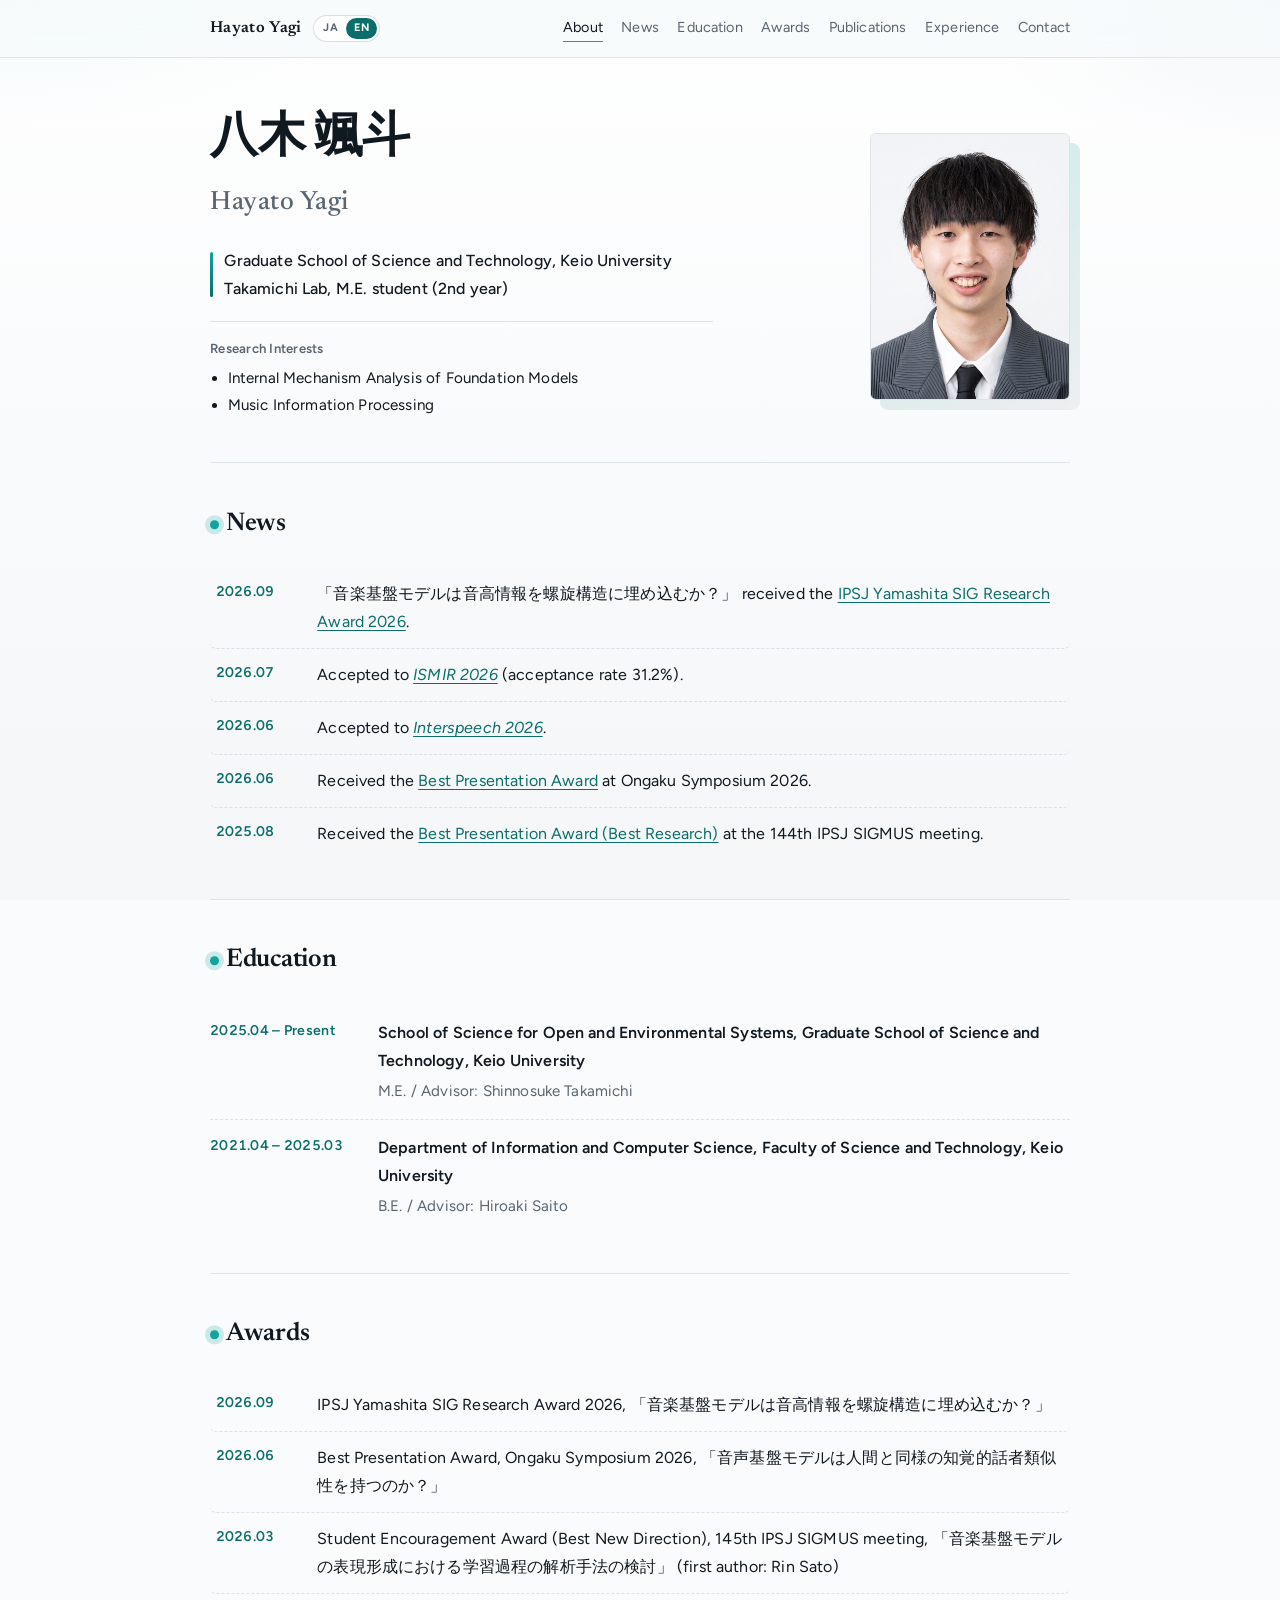
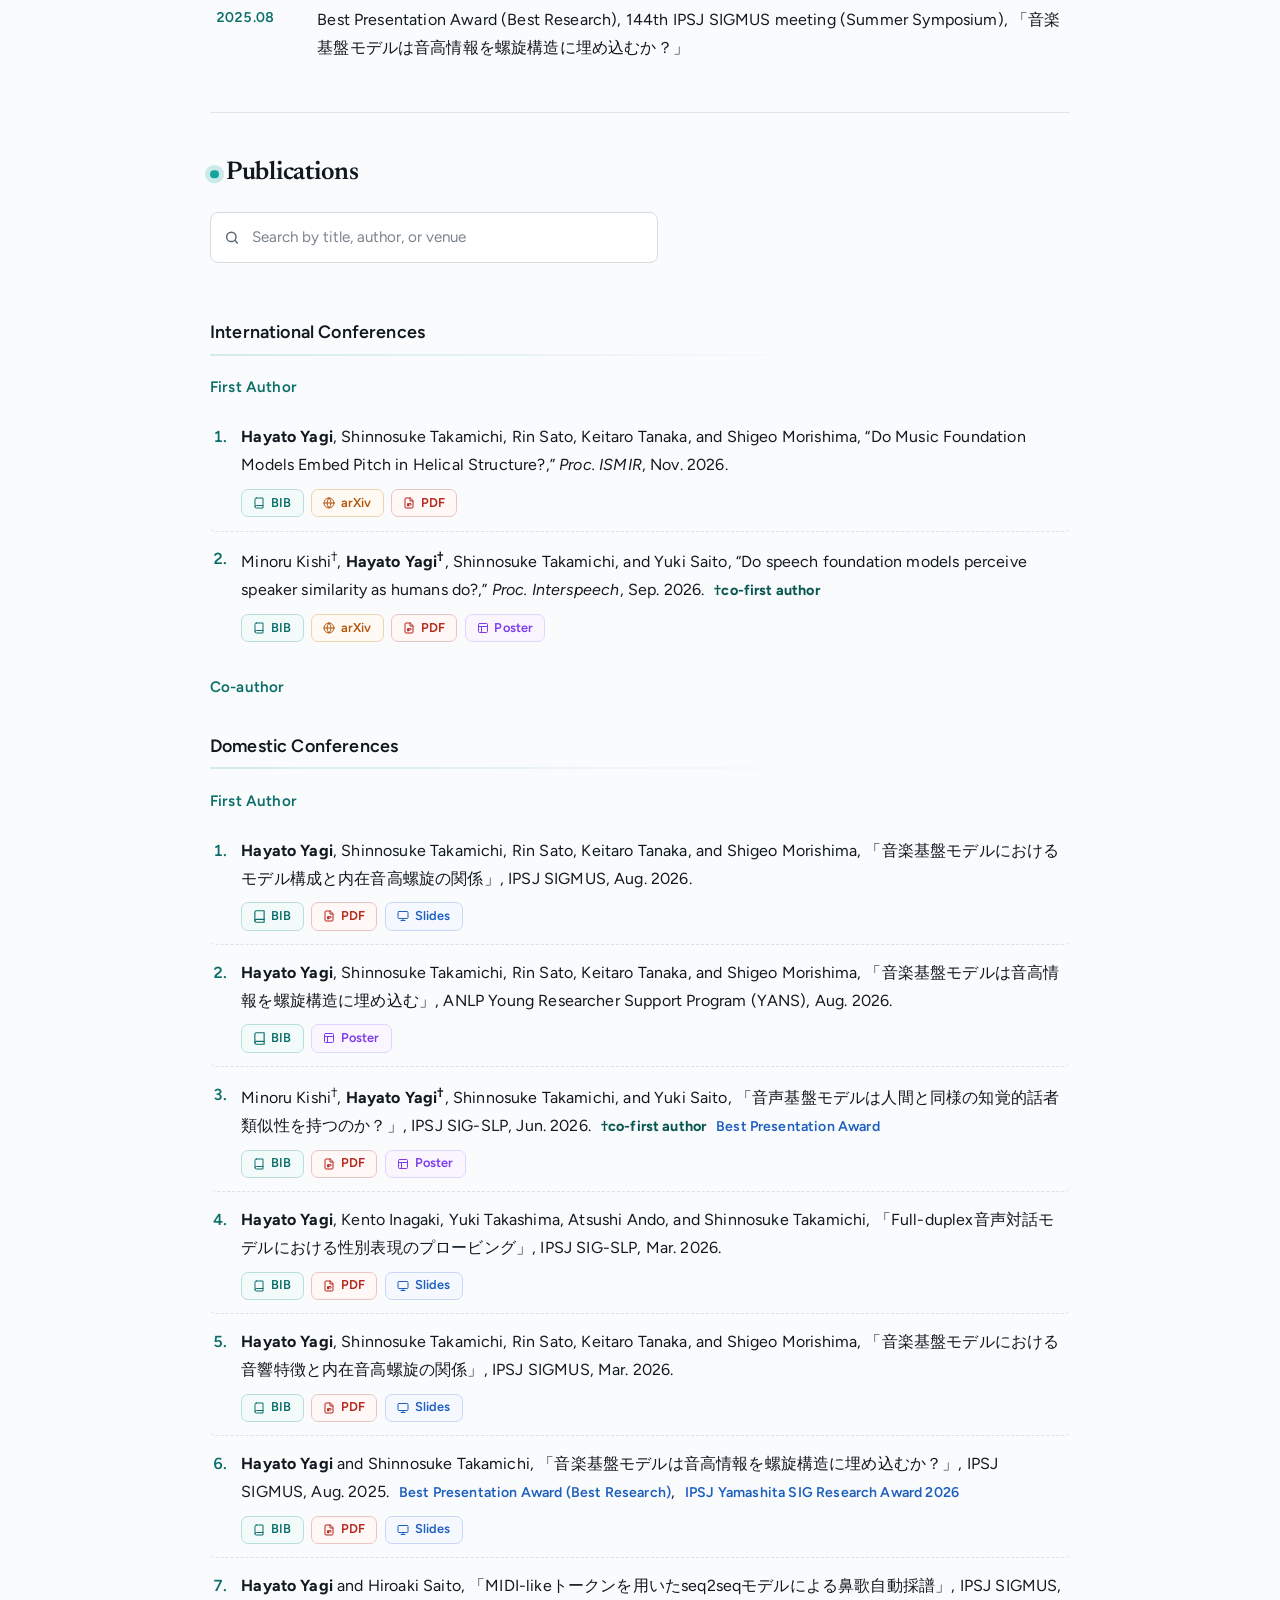
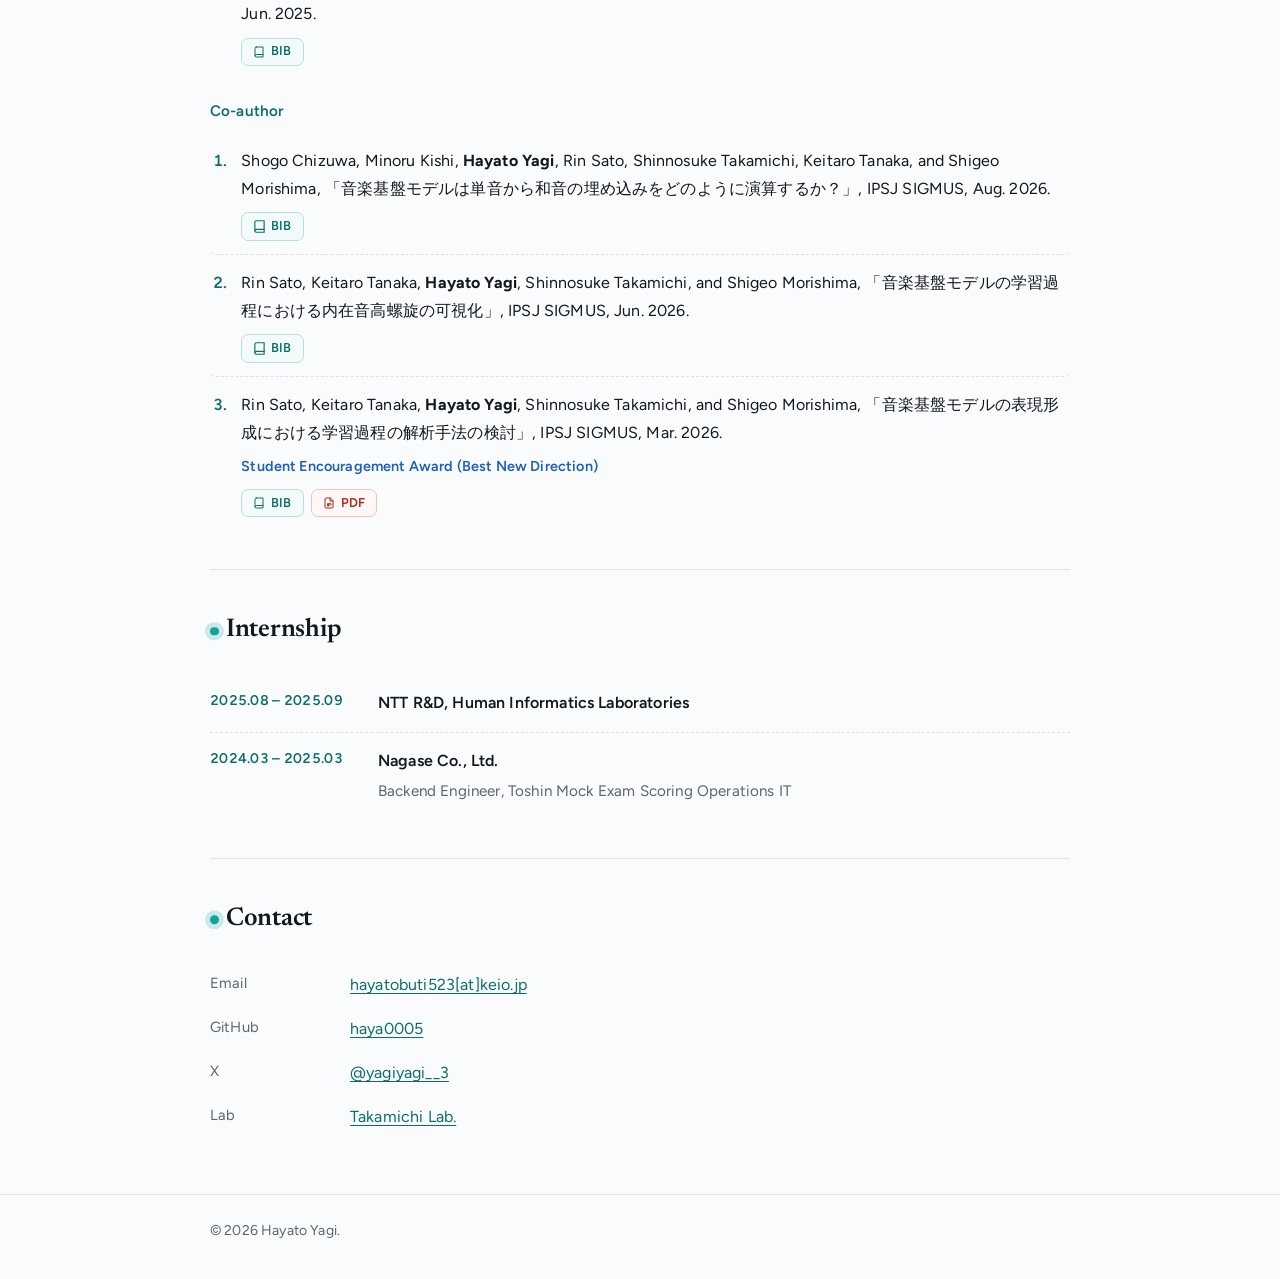
==== commit 995e151a: "Add the Interspeech speaker-similarity poster." ====
--- a/index.html
+++ b/index.html
@@ -277,6 +277,7 @@
             <button type="button" class="btn btn-bib bib-toggle" aria-expanded="false">BIB</button>
             <a class="btn btn-arxiv" href="https://arxiv.org/abs/2606.05739" target="_blank" rel="noopener">arXiv</a>
             <a class="btn btn-pdf" href="https://arxiv.org/pdf/2606.05739" target="_blank" rel="noopener">PDF</a>
+            <a class="btn btn-poster" href="assets/pdf/kishi_yagi26interspeech-speaker_similarity_poster.pdf" target="_blank" rel="noopener">Poster</a>
           </div>
           <pre class="bibtex hidden"><code>@inproceedings{kishi26interspeech_speaker-similarity,
   abbr_publisher = {Proceedings of Interspeech},
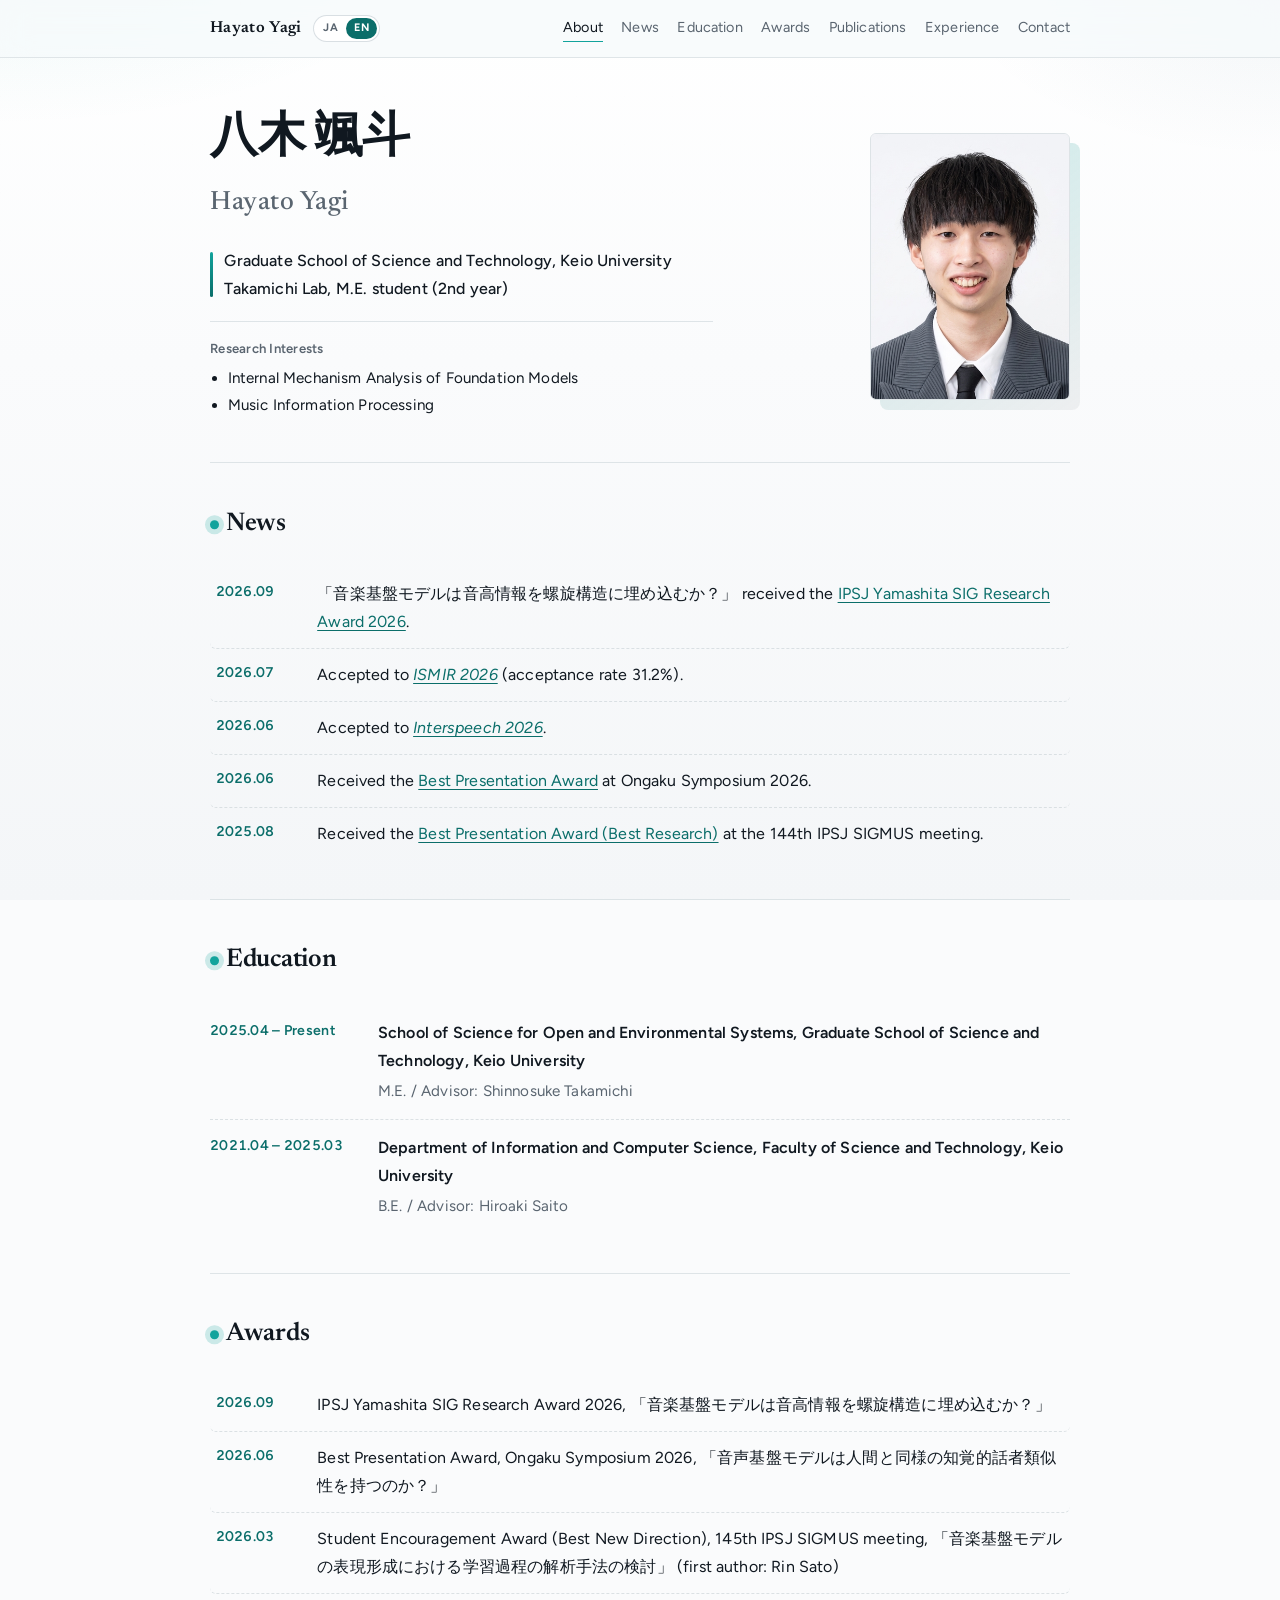
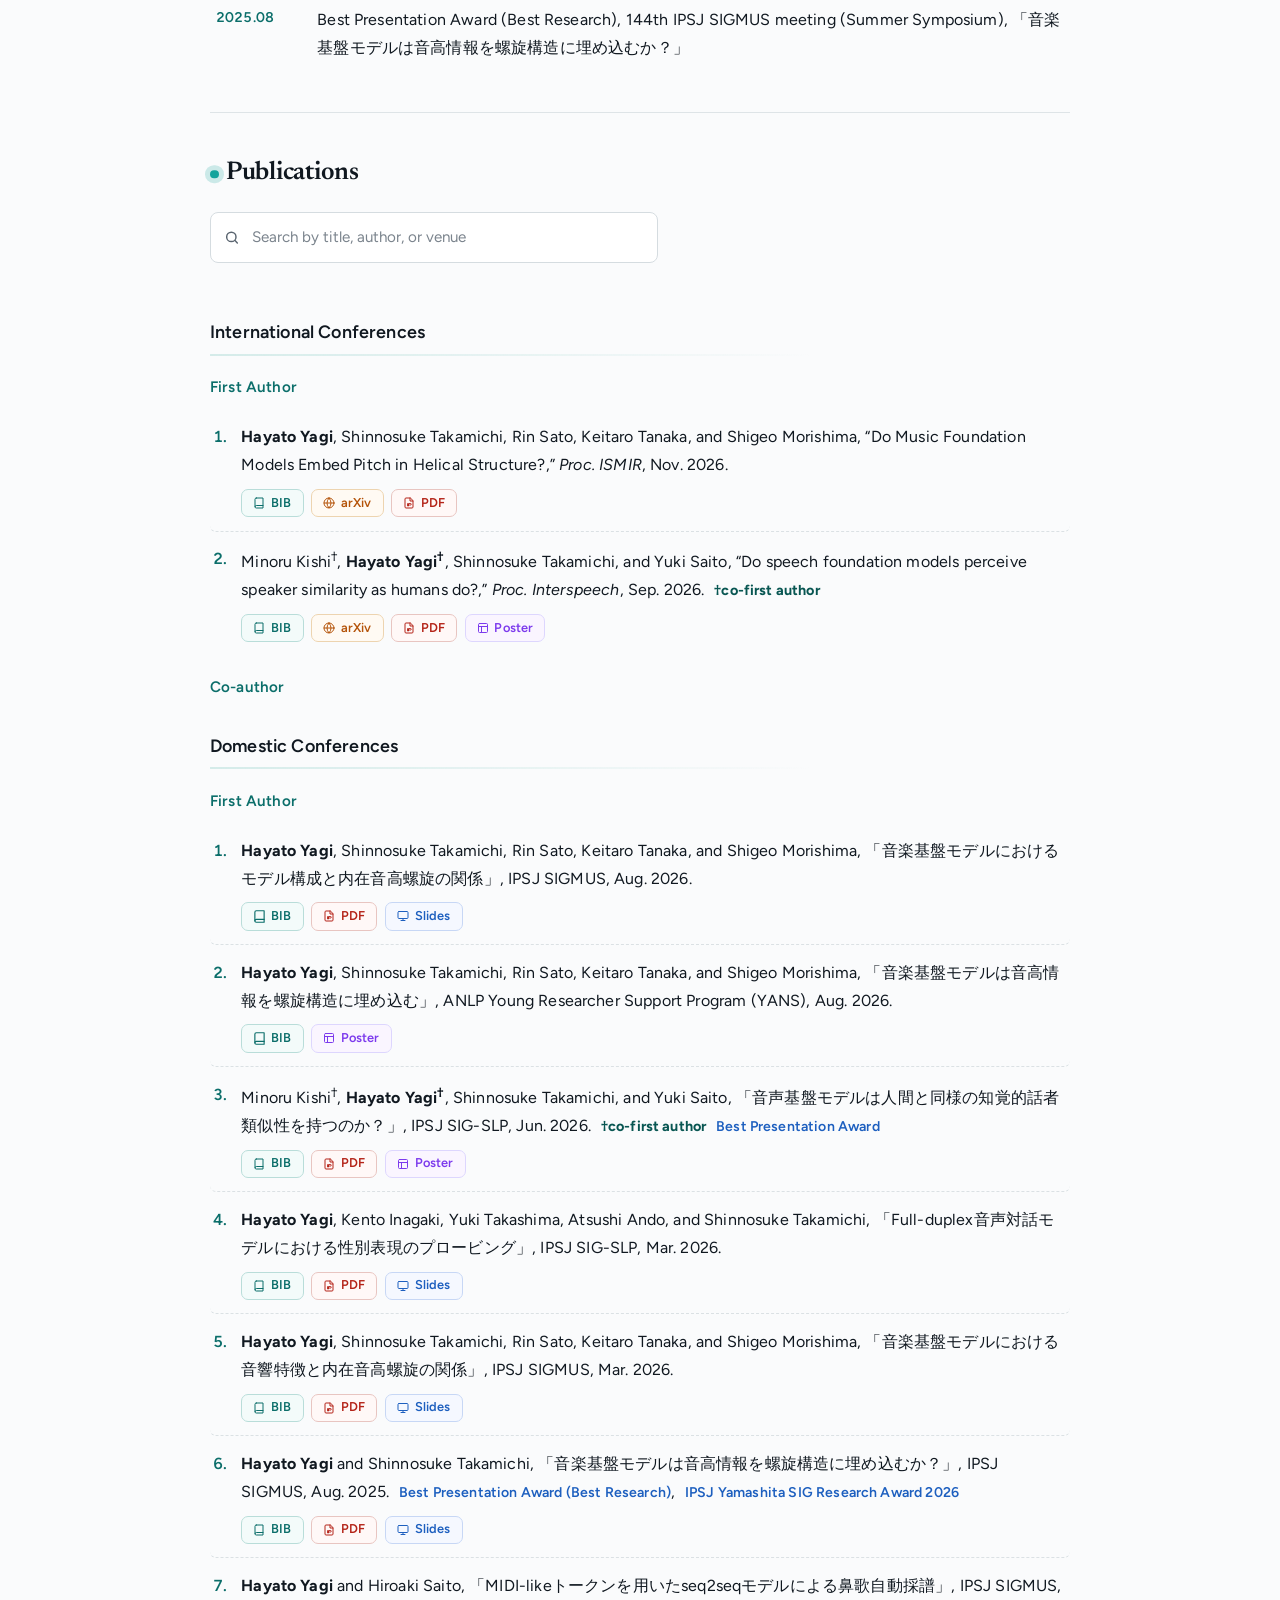
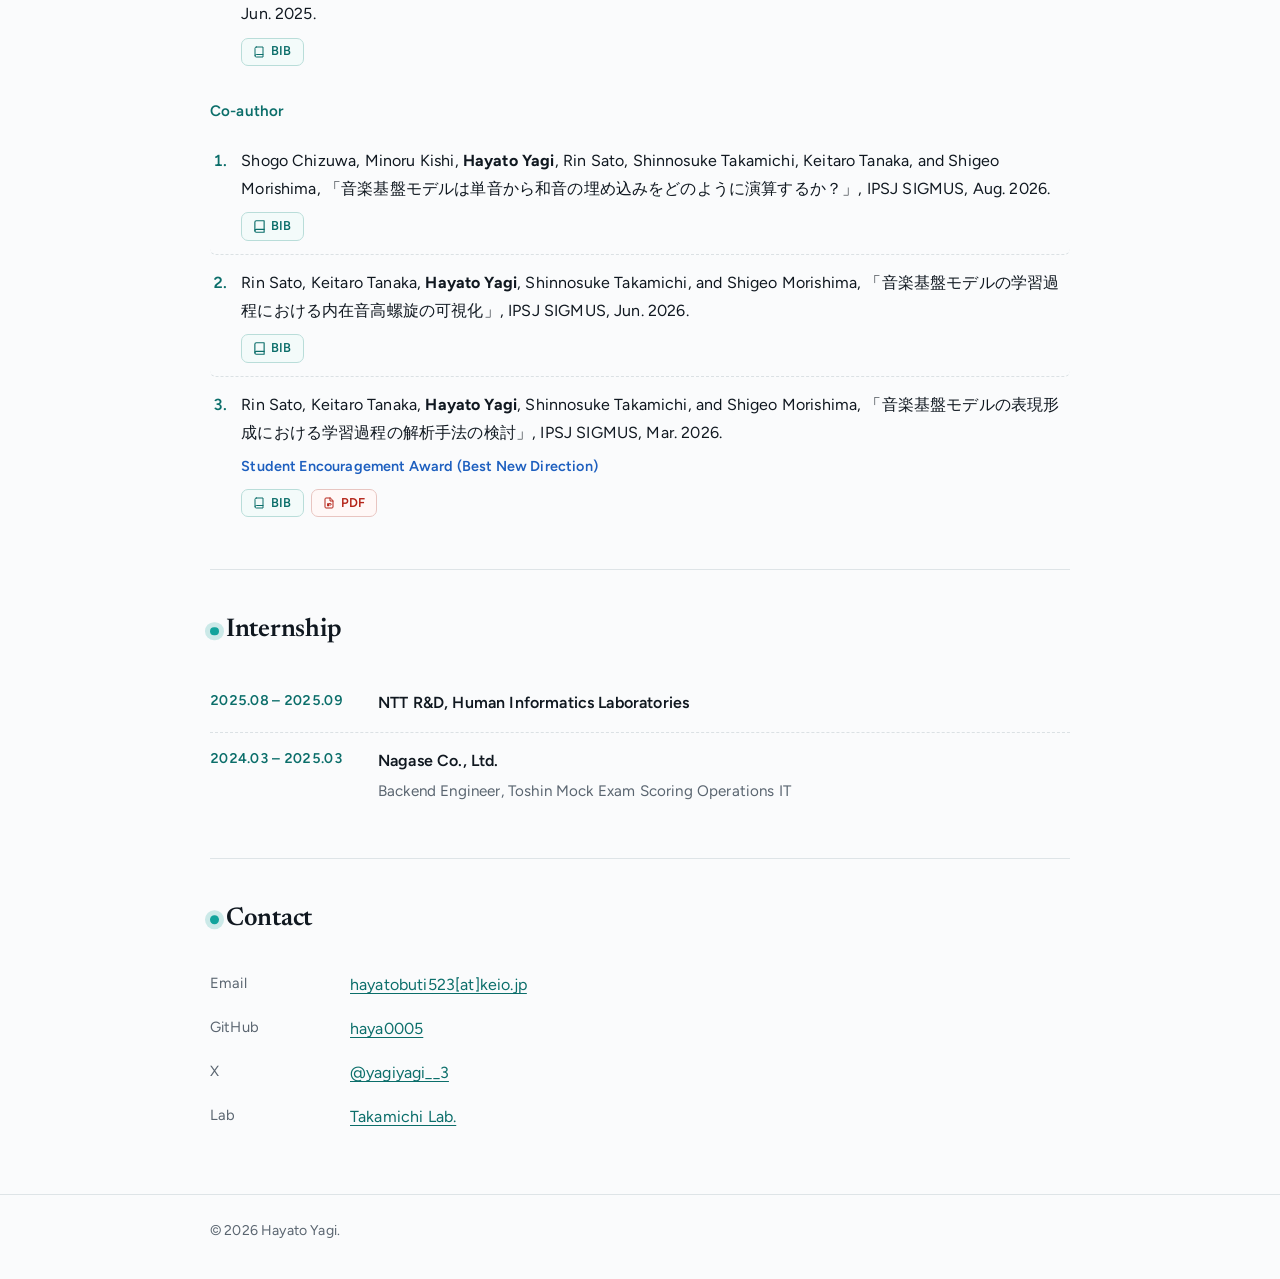
==== commit 0c6e2b14: "Keep lower sections visible so the page does not look finished." ====
--- a/index.html
+++ b/index.html
@@ -625,7 +625,7 @@
             }
           });
         },
-        { threshold: 0.14, rootMargin: "0px 0px -6% 0px" }
+        { threshold: 0, rootMargin: "0px 0px -8% 0px" }
       );
 
       document.querySelectorAll("main > .section.reveal").forEach((section) => {
--- a/styles.css
+++ b/styles.css
@@ -334,19 +334,6 @@
   border-top: 1px solid color-mix(in srgb, var(--line) 75%, transparent);
 }
 
-.section.reveal {
-  opacity: 0;
-  transform: translateY(18px);
-  transition:
-    opacity 0.75s var(--ease),
-    transform 0.75s var(--ease);
-}
-
-.section.reveal.is-visible {
-  opacity: 1;
-  transform: translateY(0);
-}
-
 .section h2 {
   margin: 0 0 1.35rem;
   font-family: var(--serif);
@@ -829,11 +816,6 @@
     transition: none !important;
   }
 
-  .section.reveal {
-    opacity: 1;
-    transform: none;
-  }
-
   .section h2::before {
     opacity: 1;
     transform: translateY(-0.05rem) scale(1);
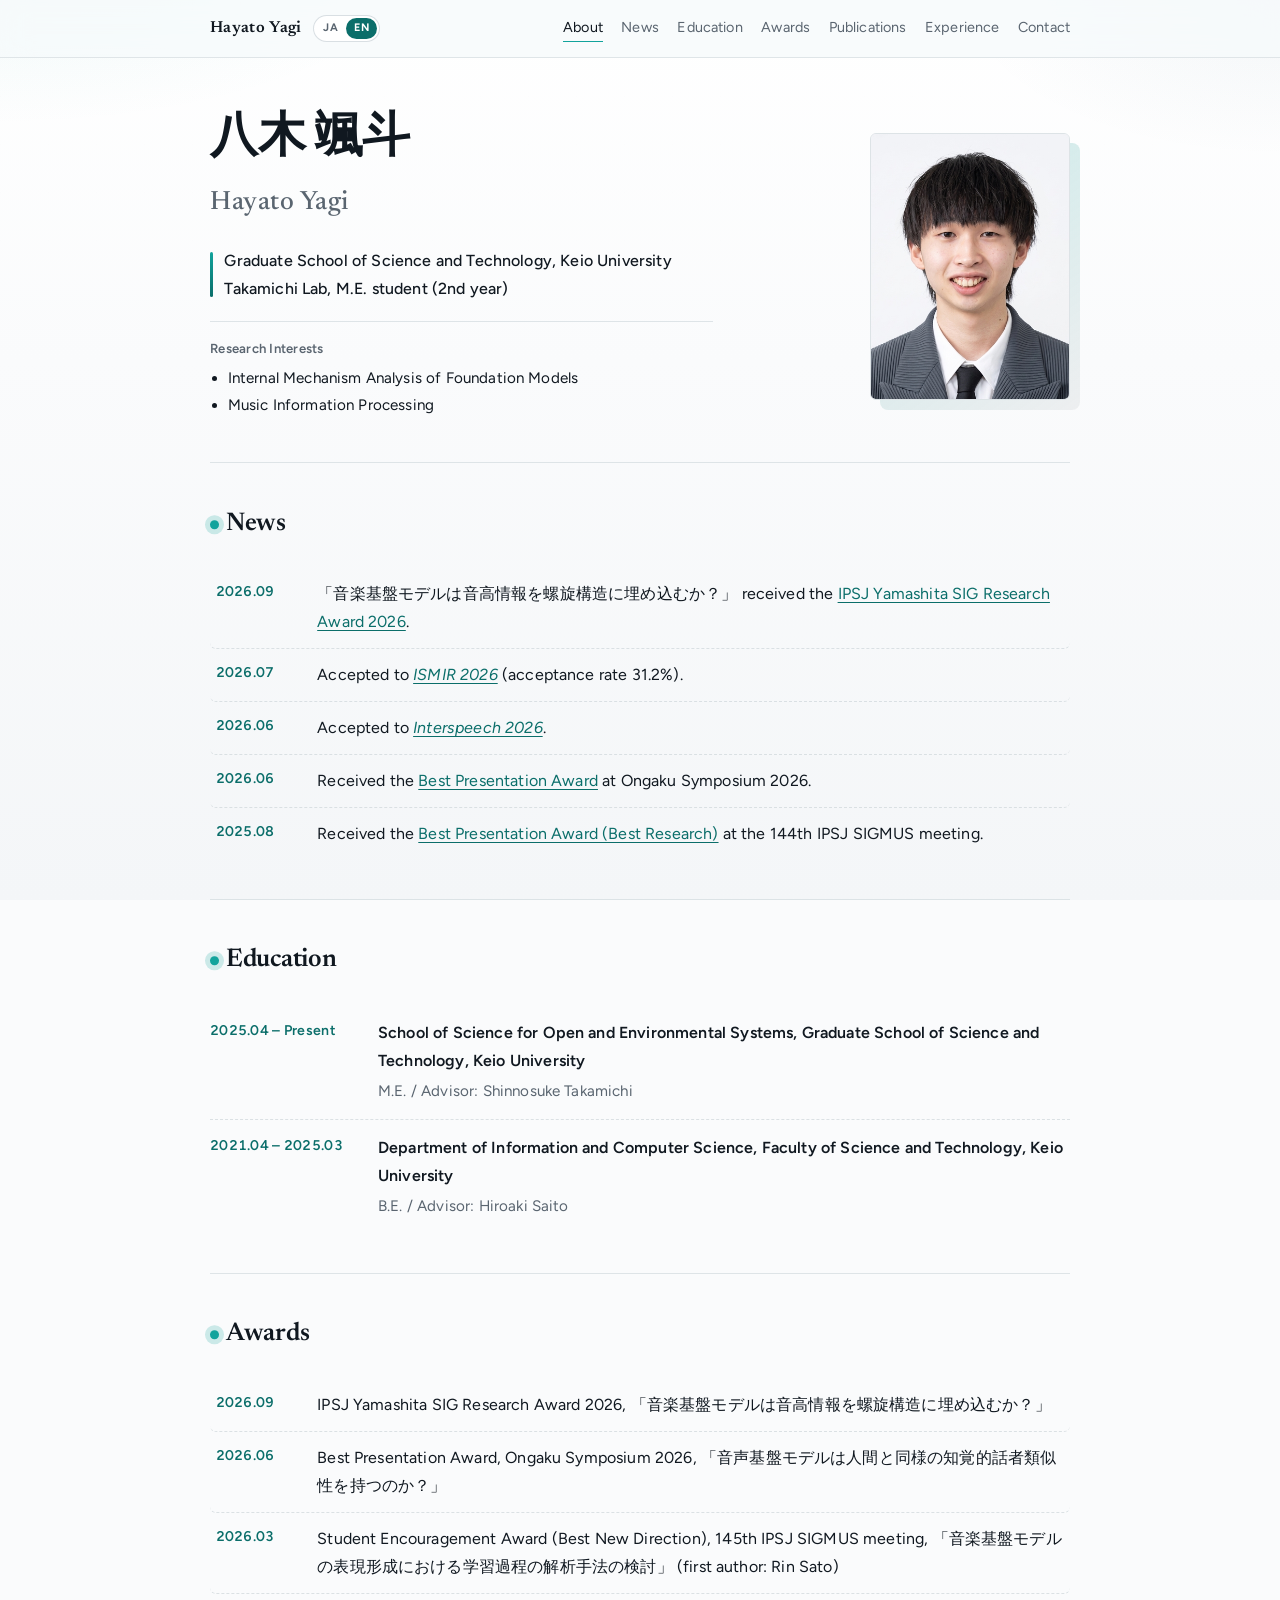
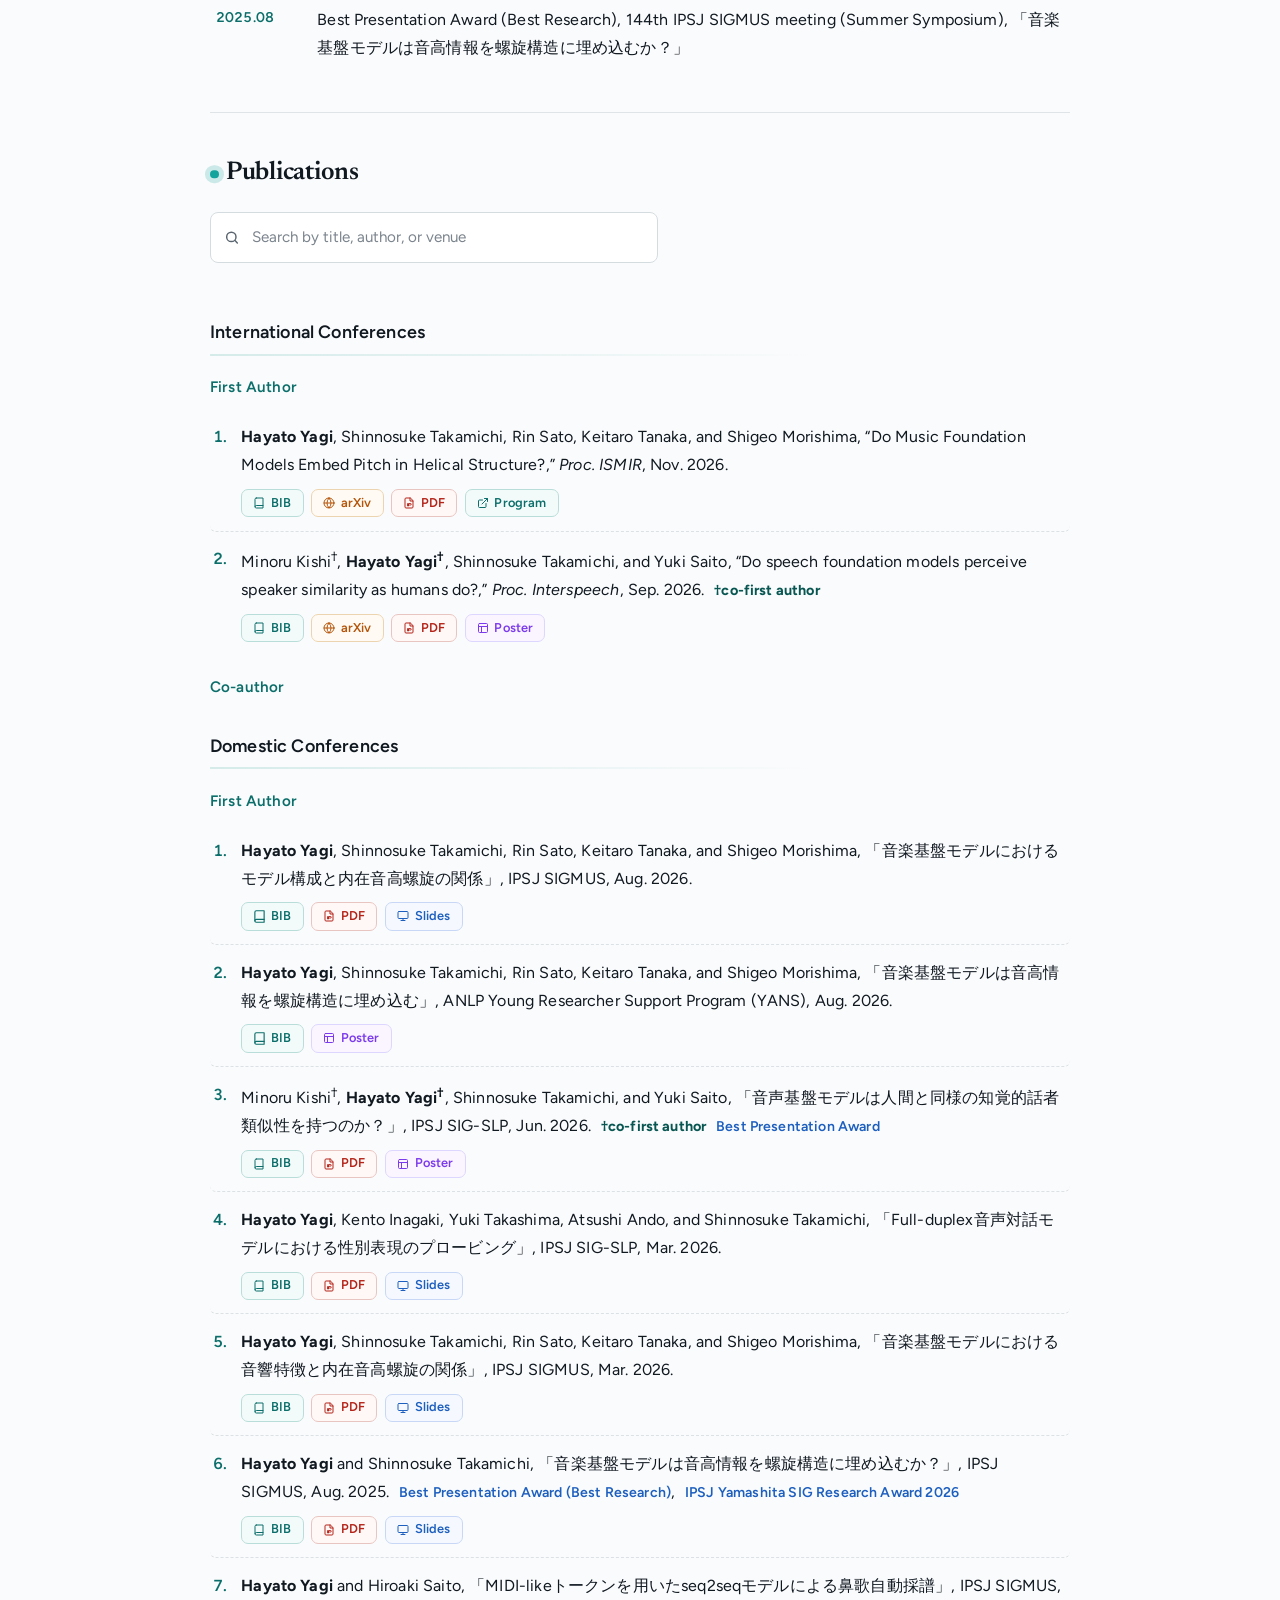
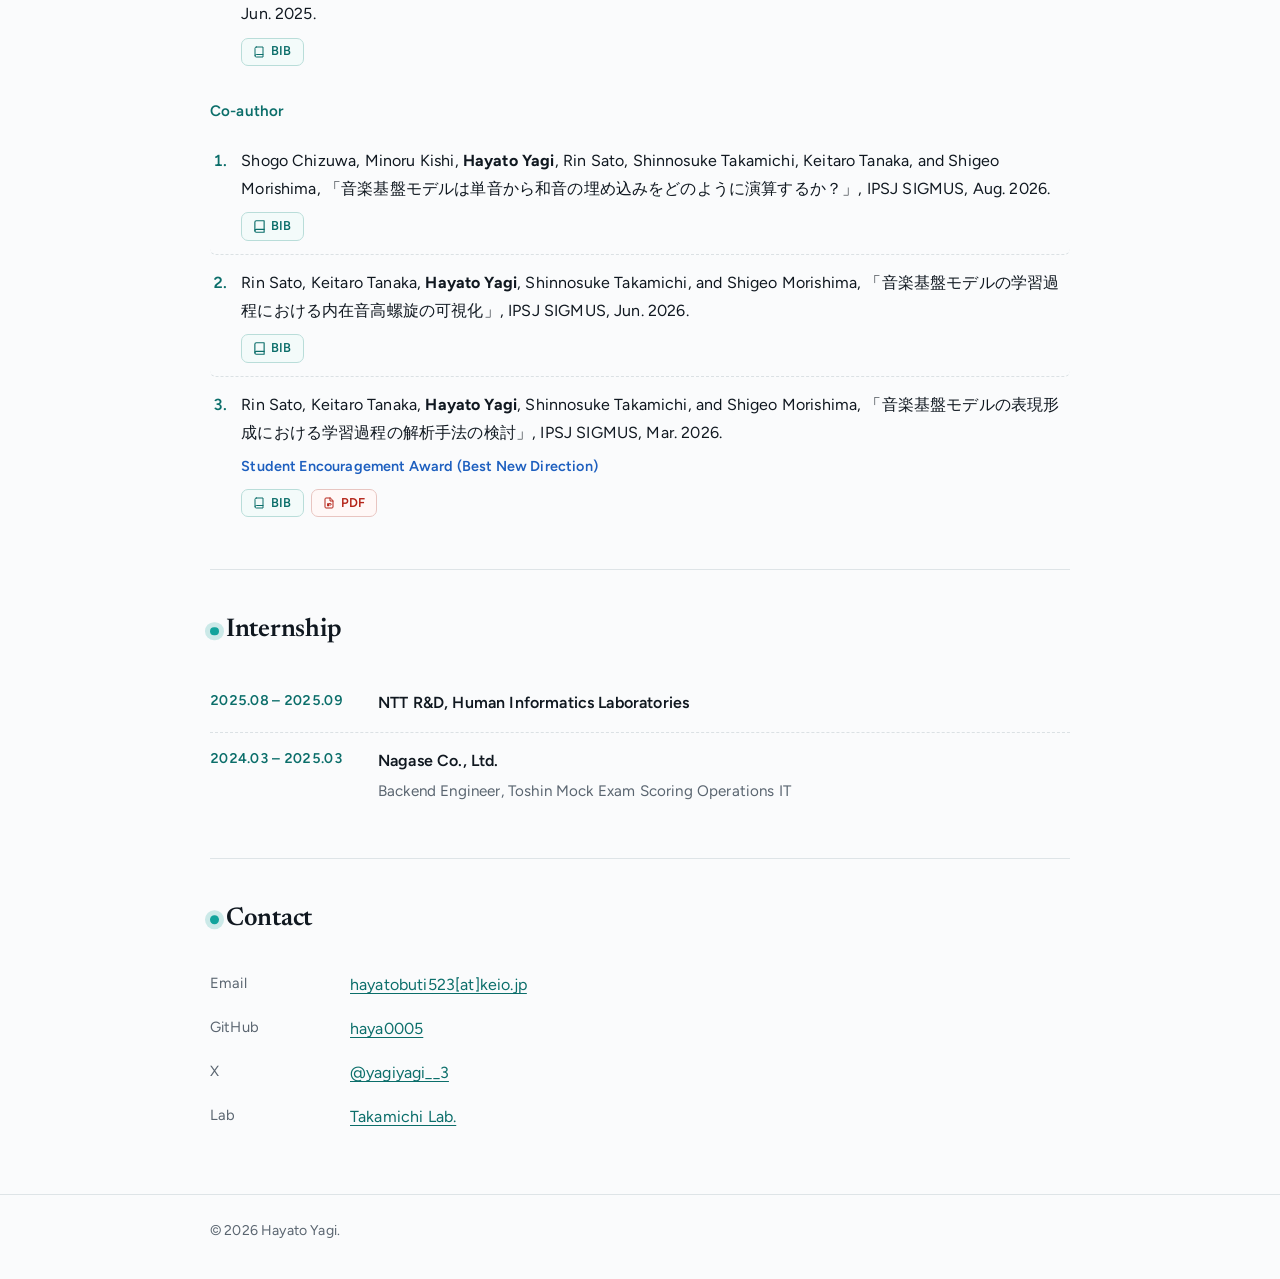
==== commit 084e4bda: "Link the ISMIR paper to its official program page." ====
--- a/index.html
+++ b/index.html
@@ -256,6 +256,7 @@
             <button type="button" class="btn btn-bib bib-toggle" aria-expanded="false">BIB</button>
             <a class="btn btn-arxiv" href="https://arxiv.org/abs/2607.29086" target="_blank" rel="noopener">arXiv</a>
             <a class="btn btn-pdf" href="https://arxiv.org/pdf/2607.29086" target="_blank" rel="noopener">PDF</a>
+            <a class="btn btn-program" href="https://ismir2026program.ismir.net/poster_251.html#details" target="_blank" rel="noopener">Program</a>
           </div>
           <pre class="bibtex hidden"><code>@inproceedings{yagi26ismir_helical-pitch,
   abbr_publisher = {ismir},
--- a/styles.css
+++ b/styles.css
@@ -747,6 +747,19 @@
   border-color: #c4b5fd;
 }
 
+.btn-program {
+  --btn-icon: url("data:image/svg+xml,%3Csvg xmlns='http://www.w3.org/2000/svg' viewBox='0 0 24 24' fill='none' stroke='%23000' stroke-width='2' stroke-linecap='round' stroke-linejoin='round'%3E%3Cpath d='M18 13v6a2 2 0 0 1-2 2H5a2 2 0 0 1-2-2V8a2 2 0 0 1 2-2h6'/%3E%3Cpolyline points='15 3 21 3 21 9'/%3E%3Cline x1='10' y1='14' x2='21' y2='3'/%3E%3C/svg%3E");
+  color: #0b6e6a;
+  border-color: #b9ddd9;
+  background: #f3fbfa;
+}
+
+.btn-program:hover {
+  background: var(--accent-soft);
+  color: var(--accent-deep);
+  border-color: #8fc7c2;
+}
+
 .bibtex {
   margin: 0.55rem 0 0;
   padding: 0.8rem 0.9rem;
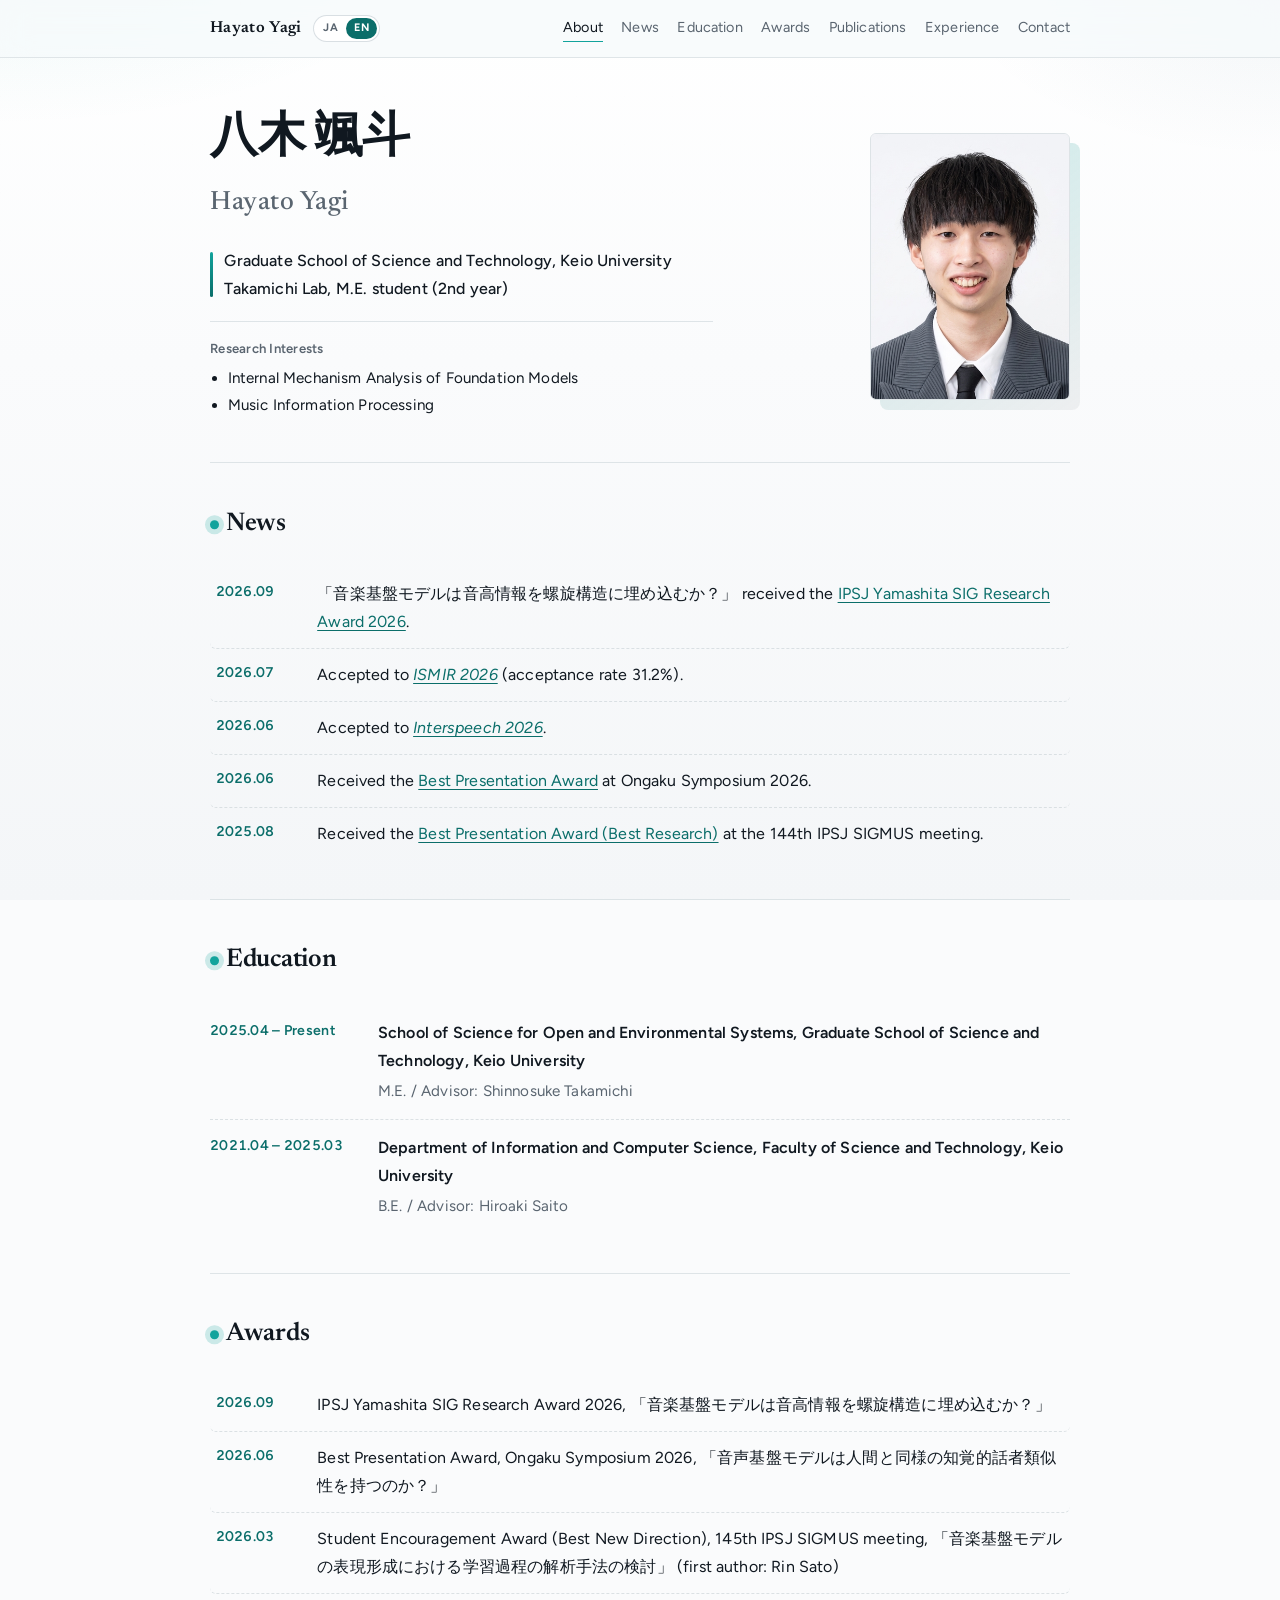
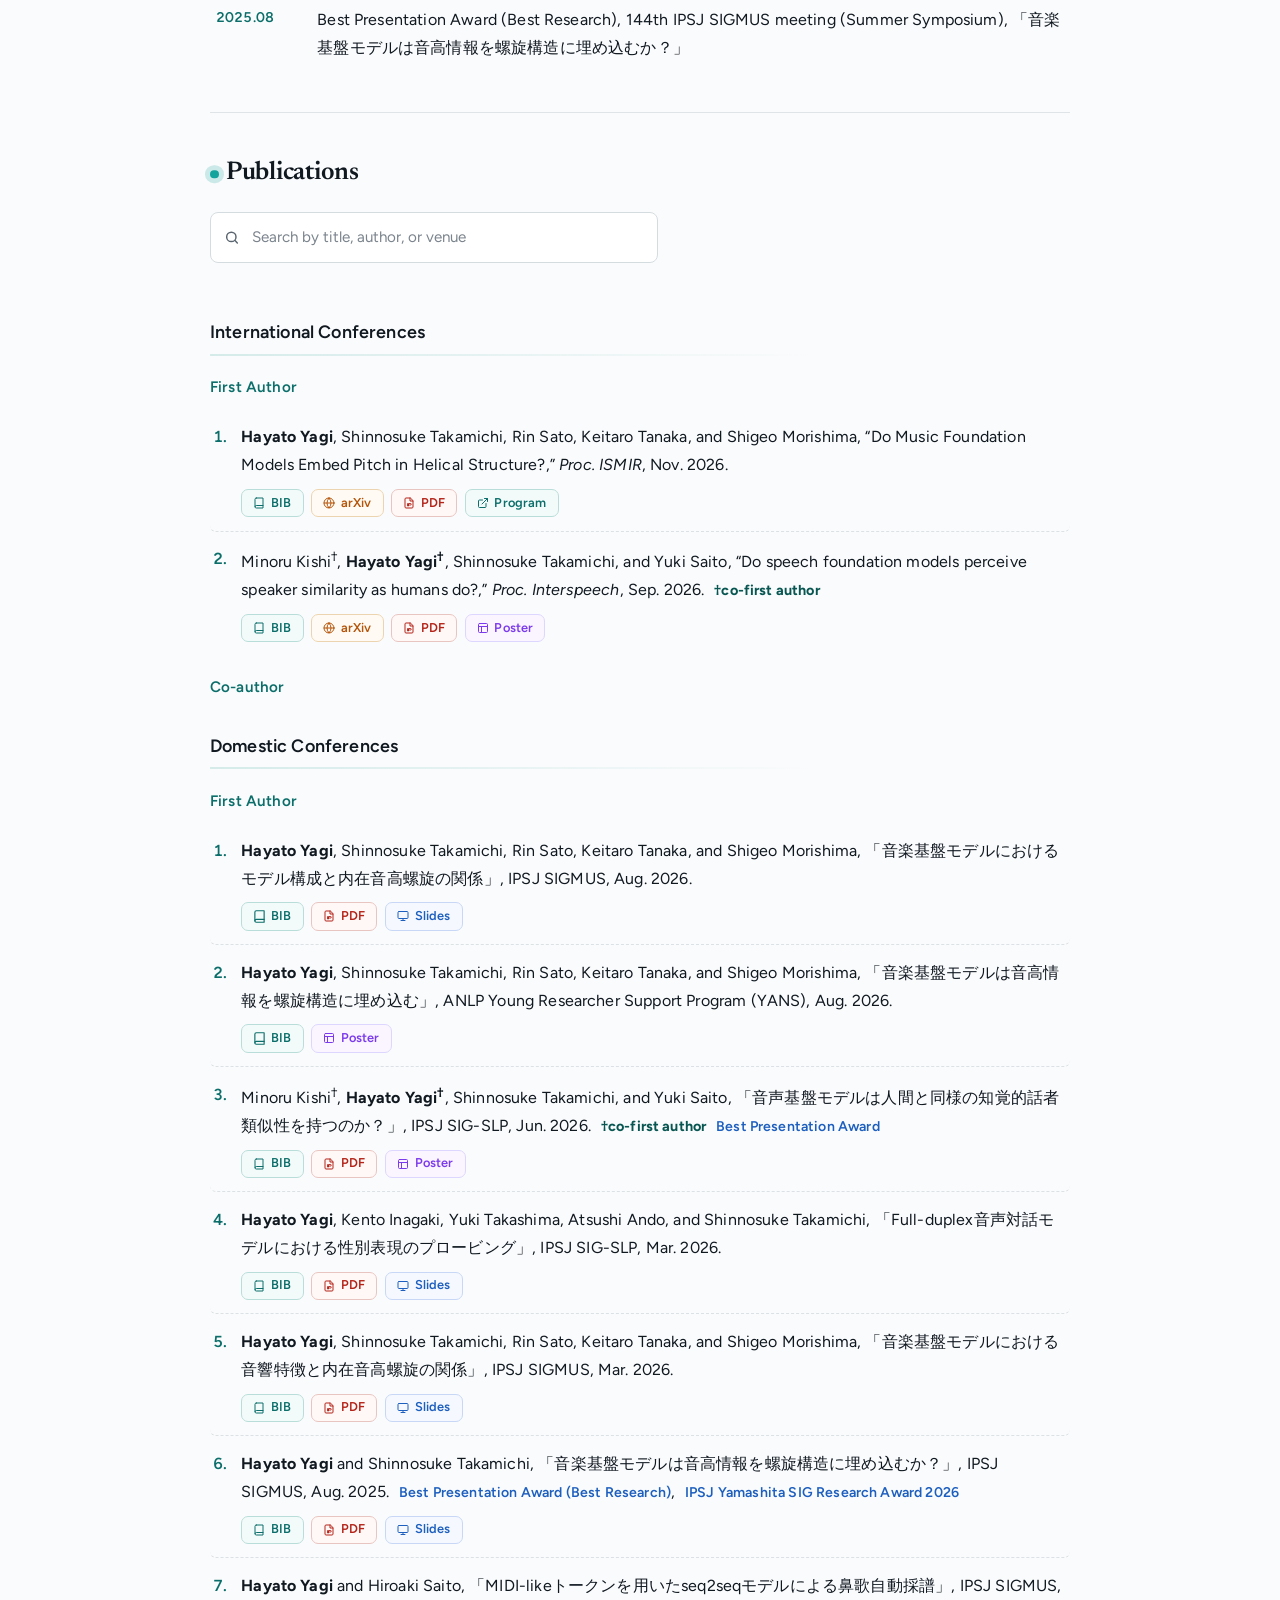
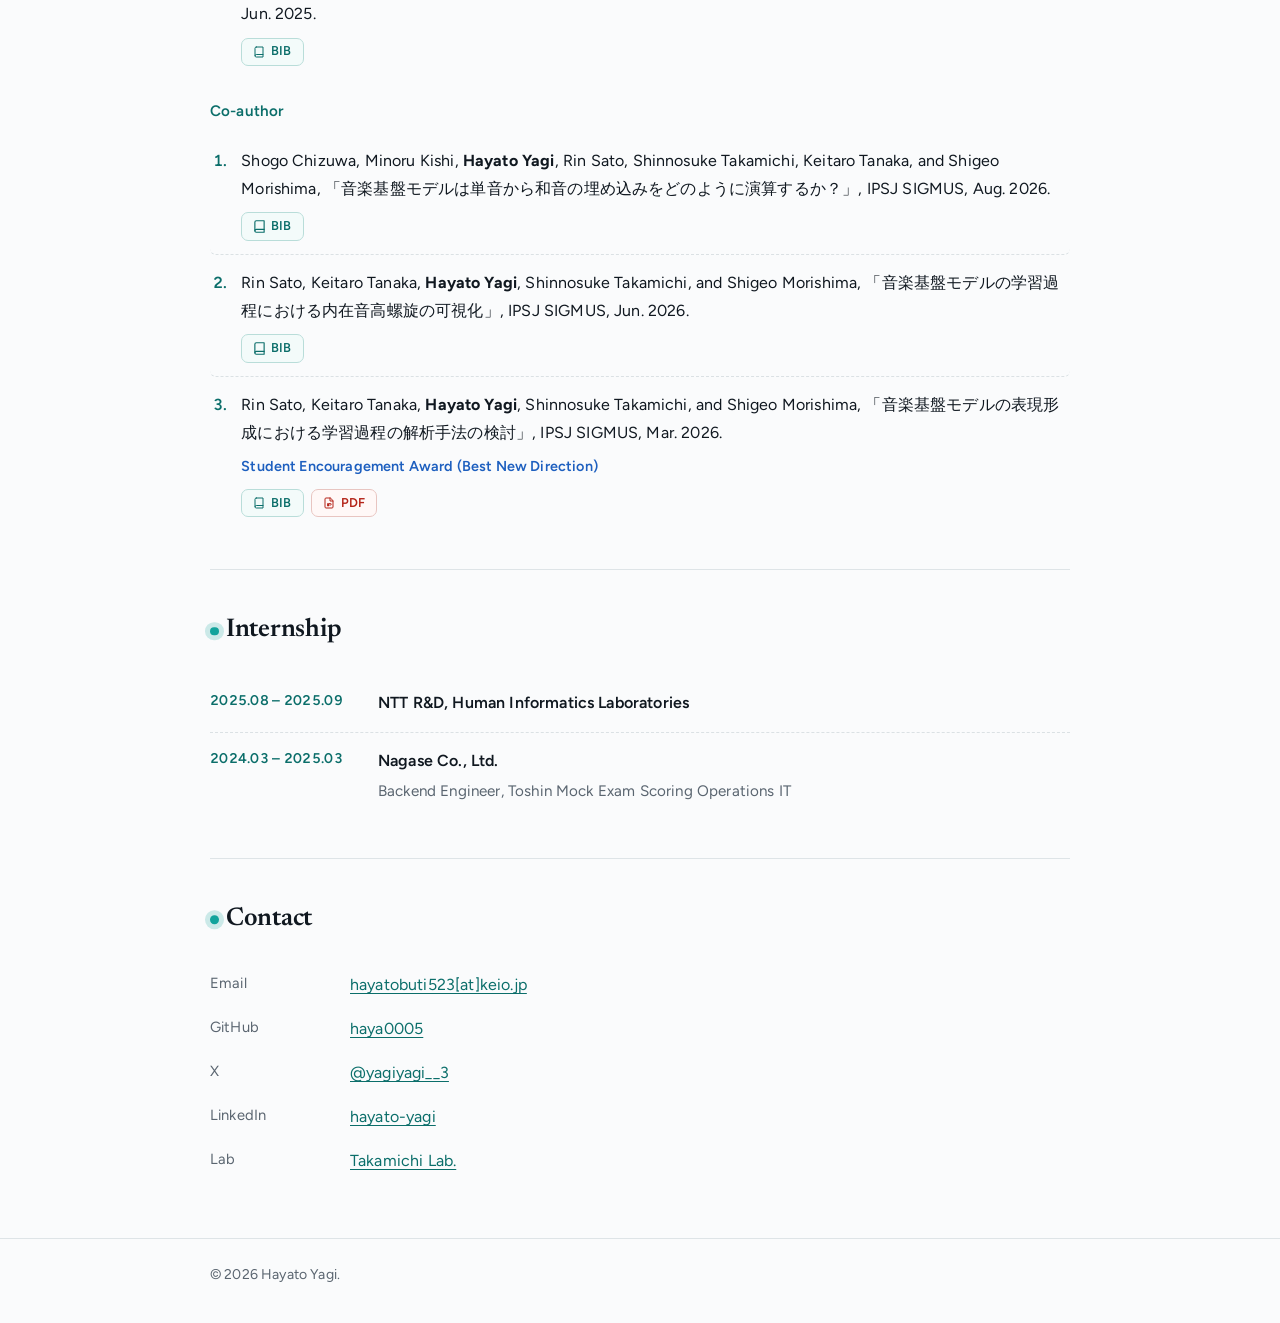
==== commit 6ac0d668: "Add LinkedIn to the contact section." ====
--- a/index.html
+++ b/index.html
@@ -72,6 +72,7 @@
     ],
     "sameAs": [
       "https://github.com/haya0005",
+      "https://www.linkedin.com/in/hayato-yagi-889734440",
       "https://x.com/yagiyagi__3",
       "https://takamichi-lab.github.io/"
     ],
@@ -514,6 +515,7 @@
         <li><span>Email</span> <a href="mailto:hayatobuti523@keio.jp">hayatobuti523[at]keio.jp</a></li>
         <li><span>GitHub</span> <a href="https://github.com/haya0005" target="_blank" rel="noopener">haya0005</a></li>
         <li><span>X</span> <a href="https://x.com/yagiyagi__3" target="_blank" rel="noopener">@yagiyagi__3</a></li>
+        <li><span>LinkedIn</span> <a href="https://www.linkedin.com/in/hayato-yagi-889734440" target="_blank" rel="noopener">hayato-yagi</a></li>
         <li><span>Lab</span> <a href="https://takamichi-lab.github.io/" target="_blank" rel="noopener">Takamichi Lab.</a></li>
       </ul>
     </section>
